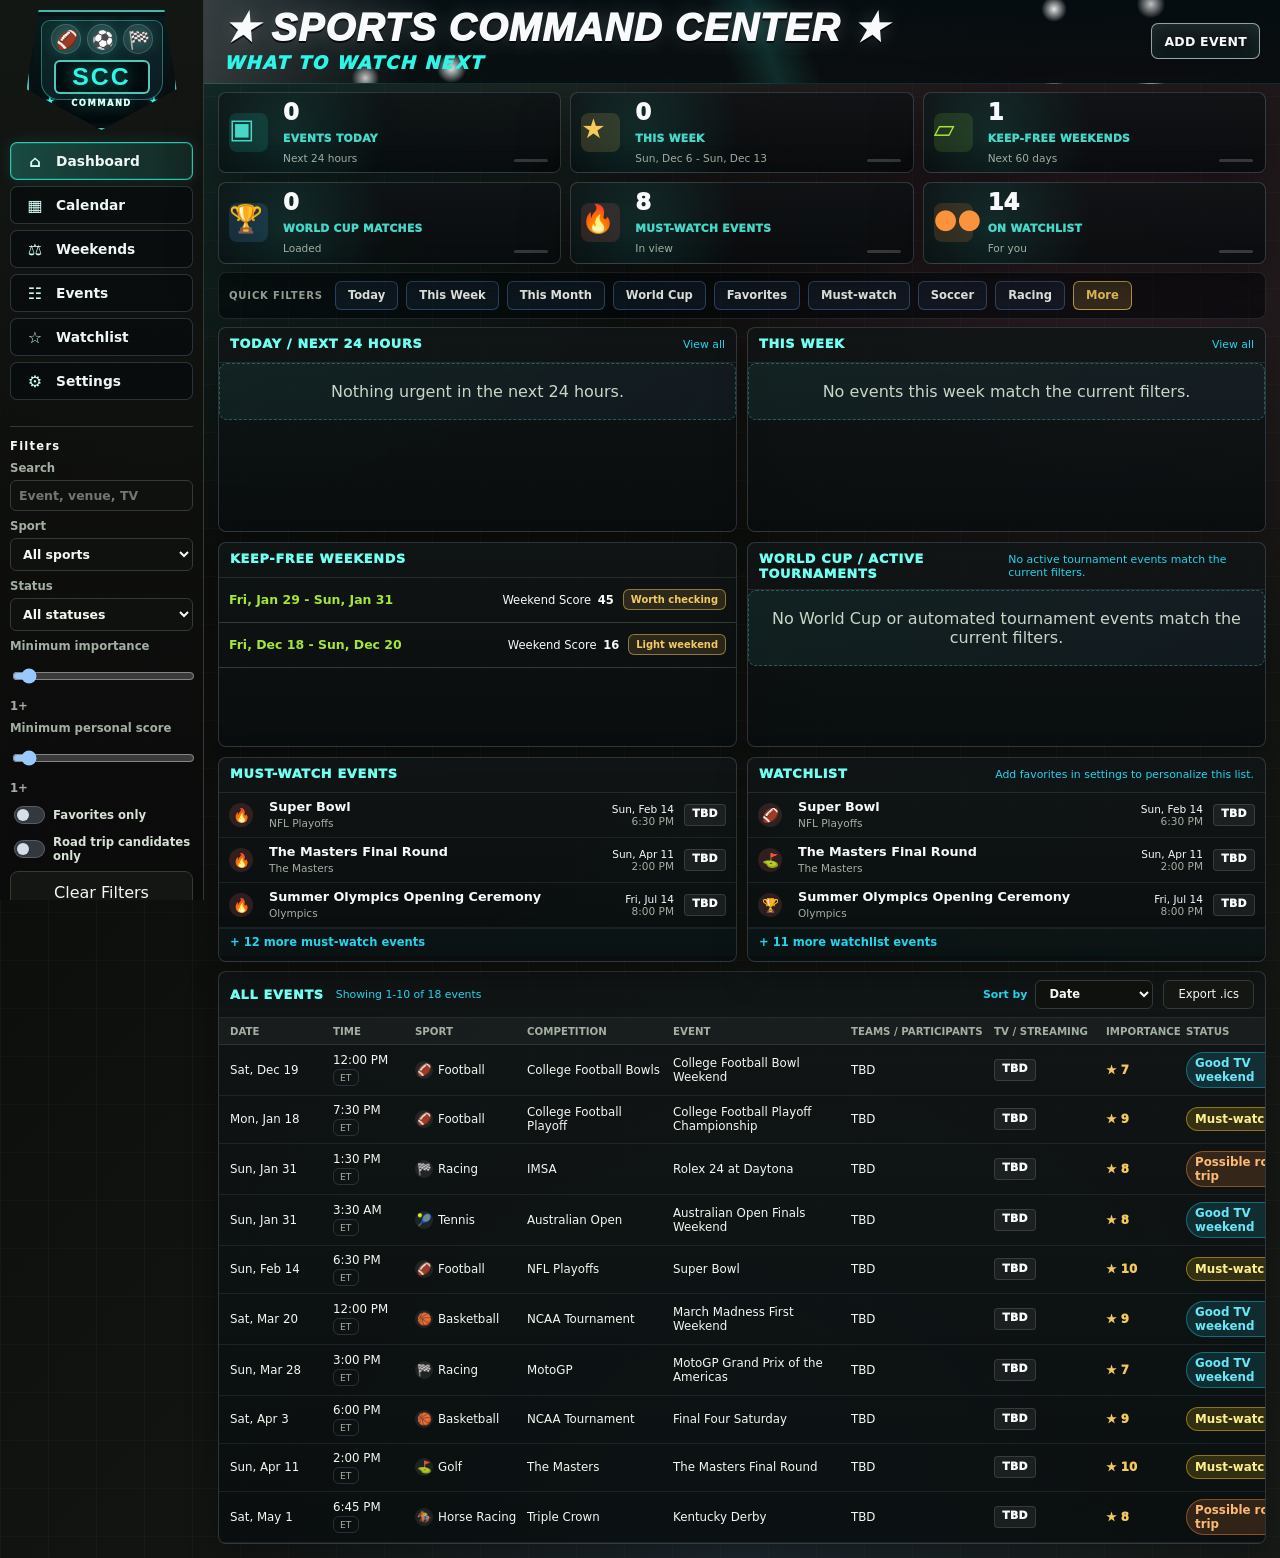
==== index.html @ c69b71da "Remove inactive header icons" ====
<!doctype html>
<html lang="en">
  <head>
    <meta charset="utf-8">
    <meta name="viewport" content="width=device-width, initial-scale=1">
    <title>Sports Command Center</title>
    <link rel="stylesheet" href="styles.css">
  </head>
  <body>
    <div class="app-shell">
      <aside class="sidebar">
        <div class="brand">
          <div class="brand-mark">
            <span class="brand-stars">★</span>
            <span class="brand-sports" aria-hidden="true">
              <span>🏈</span>
              <span>⚽</span>
              <span>🏁</span>
            </span>
            <strong>SCC</strong>
            <span class="brand-ribbon">COMMAND</span>
          </div>
          <div>
            <h1>Sports Command Center</h1>
            <p>Your watch calendar</p>
          </div>
        </div>

        <nav class="nav-list" aria-label="Main views">
          <button class="nav-item active" type="button" data-view="dashboard"><span>⌂</span> Dashboard</button>
          <button class="nav-item" type="button" data-view="calendar"><span>▦</span> Calendar</button>
          <button class="nav-item" type="button" data-view="weekends"><span>⚖</span> Weekends</button>
          <button class="nav-item" type="button" data-view="dashboard" data-nav-filter="all"><span>☷</span> Events</button>
          <button class="nav-item" type="button" data-view="dashboard" data-nav-filter="favorites"><span>☆</span> Watchlist</button>
          <button class="nav-item" type="button" data-view="settings"><span>⚙</span> Settings</button>
        </nav>

        <section class="filter-panel" aria-label="Event filters">
          <h2>Filters</h2>
          <label>
            Search
            <input id="searchInput" type="search" placeholder="Event, venue, TV">
          </label>
          <label>
            Sport
            <select id="sportFilter">
              <option value="all">All sports</option>
            </select>
          </label>
          <label>
            Status
            <select id="statusQuickFilter">
              <option value="all">All statuses</option>
              <option value="Must-watch">Must-watch</option>
              <option value="Good TV weekend">Good TV weekend</option>
              <option value="Possible road trip">Road trip candidate</option>
            </select>
          </label>
          <label>
            Minimum importance
            <input id="importanceFilter" type="range" min="1" max="10" value="1">
            <span id="importanceValue">1+</span>
          </label>
          <label>
            Minimum personal score
            <input id="personalScoreFilter" type="range" min="1" max="10" value="1">
            <span id="personalScoreValue">1+</span>
          </label>
          <label class="checkbox-row">
            <input id="favoritesFilter" type="checkbox">
            Favorites only
          </label>
          <label class="checkbox-row">
            <input id="roadTripFilter" type="checkbox">
            Road trip candidates only
          </label>
          <button id="clearFiltersButton" class="secondary-button" type="button">Clear Filters</button>
        </section>

        <section class="data-panel" aria-label="Share event data">
          <h2>Event updates</h2>
          <button id="exportButton" class="secondary-button" type="button">Export Shared JSON</button>
          <button id="importButton" class="secondary-button" type="button">Import JSON</button>
          <button id="calendarExportButton" class="secondary-button" type="button">Export Google Calendar</button>
          <input id="importFileInput" type="file" accept="application/json,.json" hidden>
          <p id="dataStatus" class="data-status">Share JSON for the app, or export high-priority events to calendar.</p>
          <div class="update-summary" aria-label="Hosted update status">
            <span id="updateSourceStatus">Source: events.json</span>
            <span id="autoUpdateStatus">Auto-update: on</span>
            <span id="lastCheckedStatus">Last checked: never</span>
            <span id="lastSuccessStatus">Last success: never</span>
            <span id="lastMergeStatus">Last merge: no hosted updates yet</span>
          </div>
        </section>

        <section class="sidebar-footer" aria-label="App status">
          <div class="header-update-card sidebar-update-card">
            <span>Last update</span>
            <strong id="headerLastUpdate">Not checked yet</strong>
            <small id="headerUpdateHealth">Ready</small>
            <button id="headerCheckUpdatesButton" class="secondary-button compact-action" type="button">Check for Updates</button>
          </div>
          <p class="data-status">Settings stay on this device.</p>
          <p id="appVersion" class="version-note">Version loading...</p>
        </section>
      </aside>

      <main class="main-content">
        <header class="page-header">
          <div>
            <h2 id="pageTitle">★ SPORTS COMMAND CENTER ★</h2>
            <p id="pageSubtitle" class="page-subtitle">WHAT TO WATCH NEXT</p>
          </div>
          <div class="header-actions">
            <button id="addEventButton" class="primary-button" type="button">Add Event</button>
          </div>
        </header>

        <section id="dashboardView" class="view active-view">
          <section class="command-hero" aria-label="Sports Command Center overview">
            <div>
              <p class="scoreboard-label">Live planning board</p>
              <h3>What should we watch next?</h3>
              <p id="heroSummary">Your personalized sports board is ready.</p>
            </div>
            <div id="worldCupIndicator" class="hero-indicator">World Cup status loading...</div>
          </section>

          <section class="stats-grid" aria-label="Event summary">
            <article class="stat-card">
              <span class="stat-icon">▣</span>
              <strong id="todayEvents">0</strong>
              <p>Events today</p>
              <small>Next 24 hours</small>
            </article>
            <article class="stat-card">
              <span class="stat-icon">★</span>
              <strong id="thisWeekEvents">0</strong>
              <p>This week</p>
              <small id="thisWeekRange">Upcoming</small>
            </article>
            <article class="stat-card">
              <span class="stat-icon">▱</span>
              <strong id="keepFreeWeekends">0</strong>
              <p>Keep-free weekends</p>
              <small>Next 60 days</small>
            </article>
            <article class="stat-card">
              <span class="stat-icon">🏆</span>
              <strong id="worldCupMatches">0</strong>
              <p>World Cup matches</p>
              <small>Loaded</small>
            </article>
            <article class="stat-card">
              <span class="stat-icon">🔥</span>
              <strong id="mustWatchEvents">0</strong>
              <p>Must-watch events</p>
              <small>In view</small>
            </article>
            <article class="stat-card">
              <span class="stat-icon">●●</span>
              <strong id="watchlistEvents">0</strong>
              <p>On watchlist</p>
              <small>For you</small>
            </article>
          </section>

          <section class="quick-filter-bar" aria-label="Dashboard quick filters">
            <button class="quick-chip" type="button" data-quick-filter="today">Today</button>
            <button class="quick-chip" type="button" data-quick-filter="week">This Week</button>
            <button class="quick-chip" type="button" data-quick-filter="month">This Month</button>
            <button class="quick-chip" type="button" data-quick-filter="world-cup">World Cup</button>
            <button class="quick-chip" type="button" data-quick-filter="favorites">Favorites</button>
            <button class="quick-chip" type="button" data-quick-filter="must-watch">Must-watch</button>
            <button class="quick-chip" type="button" data-quick-filter="soccer">Soccer</button>
            <button class="quick-chip" type="button" data-quick-filter="racing">Racing</button>
            <button class="quick-chip active" type="button" data-quick-filter="all">More</button>
          </section>

          <section class="dashboard-grid">
            <div class="dashboard-stack">
              <article class="panel highlight-panel today-panel">
                <div class="panel-heading">
                  <h3>Today / Next 24 Hours</h3>
                  <p>View all</p>
                </div>
                <div id="todayEventList" class="compact-list"></div>
              </article>

              <article class="panel week-panel">
                <div class="panel-heading">
                  <h3>This Week</h3>
                  <p>View all</p>
                </div>
                <div id="thisWeekList" class="compact-list"></div>
              </article>

              <article class="panel tournament-panel">
                <div class="panel-heading">
                  <h3>World Cup / Active Tournaments</h3>
                  <p id="activeTournamentSummary">View all</p>
                </div>
                <div id="activeTournamentList" class="compact-list"></div>
              </article>

              <article class="panel mustwatch-panel">
                <div class="panel-heading">
                  <h3>Must-Watch Events</h3>
                </div>
                <div id="mustWatchList" class="compact-list"></div>
              </article>

              <article class="panel keepfree-panel">
                <div class="panel-heading">
                  <h3>Keep-Free Weekends</h3>
                </div>
                <div id="bestWeekendList" class="weekend-score-list"></div>
              </article>

              <article class="panel watchlist-panel">
                <div class="panel-heading">
                  <h3>Watchlist</h3>
                  <p id="watchlistSummary">View all</p>
                </div>
                <div id="personalWatchList" class="compact-list"></div>
              </article>

              <article class="panel trip-panel">
                <div class="panel-heading">
                  <h3>Optional Trip Candidates</h3>
                  <p id="homeBaseSummary">Home base not set.</p>
                </div>
                <div id="tripList" class="compact-list"></div>
              </article>

              <article class="panel sports-panel">
                <div class="panel-heading">
                  <h3>Sports Covered</h3>
                </div>
                <div id="sportSummary" class="sport-summary"></div>
              </article>
            </div>

            <article class="panel event-list-panel">
              <div class="panel-heading">
                <h3>All Events</h3>
                <p id="eventListSummary">Showing upcoming events.</p>
                <div class="table-actions">
                  <label class="sort-control">Sort by
                    <select id="eventSortInput">
                      <option value="date">Date</option>
                      <option value="importance">Importance</option>
                      <option value="sport">Sport</option>
                    </select>
                  </label>
                  <button id="tableCalendarExportButton" class="secondary-button compact-action" type="button">Export .ics</button>
                </div>
              </div>
              <div id="eventList" class="event-list"></div>
            </article>
          </section>
        </section>

        <section id="calendarView" class="view">
          <div class="calendar-toolbar">
            <button id="previousMonthButton" class="secondary-button" type="button">Previous</button>
            <h3 id="calendarMonthLabel">Month</h3>
            <button id="nextMonthButton" class="secondary-button" type="button">Next</button>
          </div>
          <div class="calendar-weekdays" aria-hidden="true">
            <span>Sun</span>
            <span>Mon</span>
            <span>Tue</span>
            <span>Wed</span>
            <span>Thu</span>
            <span>Fri</span>
            <span>Sat</span>
          </div>
          <div id="calendarGrid" class="calendar-grid"></div>
        </section>

        <section id="weekendsView" class="view">
          <article class="panel">
            <div class="panel-heading">
              <h3>Weekend Planner</h3>
              <p>Events grouped Friday through Sunday.</p>
            </div>
            <div id="weekendList" class="weekend-list"></div>
          </article>
        </section>

        <section id="settingsView" class="view">
          <article class="panel settings-panel settings-view-panel" aria-label="App settings">
            <div class="panel-heading">
              <h3>Settings</h3>
              <p>Personalize your watch calendar.</p>
            </div>
            <div class="settings-grid">
              <label>
                Theme
                <select id="themeInput">
                  <option value="dark">Dark</option>
                  <option value="light">Light</option>
                  <option value="system">System</option>
                </select>
              </label>
              <label>
                Home base
                <input id="homeBaseInput" placeholder="City, State">
              </label>
              <label>
                Default timezone
                <input id="defaultTimezoneInput" placeholder="ET">
              </label>
              <label>
                Default TV service
                <input id="defaultTvInput" placeholder="YouTube TV, ESPN+, Peacock">
              </label>
              <label>
                Favorite sports
                <textarea id="favoriteSportsInput" rows="3" placeholder="Soccer, Racing, Football"></textarea>
              </label>
              <label>
                Favorite leagues and competitions
                <textarea id="favoriteCompetitionsInput" rows="3" placeholder="Champions League, Formula 1, NFL"></textarea>
              </label>
              <label>
                Favorite teams
                <textarea id="favoriteTeamsInput" rows="3" placeholder="Arsenal, USMNT, Dodgers"></textarea>
              </label>
              <label>
                Favorite drivers and athletes
                <textarea id="favoriteDriversInput" rows="3" placeholder="Max Verstappen, Chase Elliott"></textarea>
              </label>
              <label class="checkbox-row">
                <input id="autoUpdateInput" type="checkbox">
                Auto-update hosted events
              </label>
              <label>
                Update source
                <input id="updateUrlInput" placeholder="events.json">
              </label>
            </div>
            <div class="settings-actions">
              <button id="saveSettingsButton" class="primary-button" type="button">Save Settings</button>
              <button id="checkUpdatesButton" class="secondary-button" type="button">Check for Event Updates</button>
            </div>
            <p id="settingsStatus" class="data-status">Settings stay on this device.</p>
          </article>
        </section>
      </main>
    </div>

    <dialog id="eventDialog" class="event-dialog">
      <form id="eventForm" method="dialog">
        <div class="dialog-header">
          <div>
            <p class="eyebrow">Add manual event</p>
            <h2 id="dialogTitle">New sports event</h2>
          </div>
          <button id="closeDialogButton" class="icon-button" type="button" aria-label="Close">X</button>
        </div>

        <input id="eventIdInput" type="hidden">

        <div class="form-grid">
          <div class="form-section-title span-2">Event details</div>

          <label class="span-2">
            Event title
            <input id="titleInput" required placeholder="World Series Game 1">
          </label>

          <label>
            Sport
            <select id="sportInput" required>
              <option>Soccer</option>
              <option>Football</option>
              <option>Racing</option>
              <option>Baseball</option>
              <option>Basketball</option>
              <option>Hockey</option>
              <option>Tennis</option>
              <option>Golf</option>
              <option>Combat Sports</option>
              <option>Horse Racing</option>
              <option>Major Events</option>
            </select>
          </label>

          <label>
            Competition
            <input id="competitionInput" placeholder="MLB Playoffs">
          </label>

          <label>
            Date
            <input id="dateInput" type="date" required>
          </label>

          <label>
            Start time
            <input id="timeInput" type="time">
          </label>

          <label>
            Timezone
            <input id="timezoneInput" placeholder="ET">
          </label>

          <label>
            Importance 1-10
            <input id="importanceInput" type="number" min="1" max="10" value="7" required>
          </label>

          <label>
            Personal score 1-10
            <input id="personalImportanceInput" type="number" min="1" max="10" value="7">
          </label>

          <label>
            Status
            <select id="statusInput">
              <option>Must-watch</option>
              <option>Good TV weekend</option>
              <option>Possible road trip</option>
              <option>Already attending</option>
              <option>Skip</option>
            </select>
          </label>

          <label>
            Venue
            <input id="venueInput" placeholder="Stadium or venue">
          </label>

          <label>
            Location
            <input id="locationInput" placeholder="City, State">
          </label>

          <label>
            TV or streaming
            <input id="tvInput" placeholder="ESPN, Peacock, FOX">
          </label>

          <label class="span-2">
            Notes
            <textarea id="notesInput" rows="3" placeholder="Why this event matters"></textarea>
          </label>

          <div class="form-section-title span-2">Personalization</div>

          <label>
            Teams, clubs, or countries
            <textarea id="teamTagsInput" rows="2" placeholder="USMNT, Arsenal, Dodgers"></textarea>
          </label>

          <label>
            Drivers or athletes
            <textarea id="driverTagsInput" rows="2" placeholder="Max Verstappen, Chase Elliott"></textarea>
          </label>

          <label>
            League or competition tags
            <textarea id="competitionTagsInput" rows="2" placeholder="Formula 1, Champions League, NFL"></textarea>
          </label>

          <label>
            Other watch keywords
            <textarea id="favoriteTagsInput" rows="2" placeholder="Final, derby, rivalry, title race"></textarea>
          </label>

          <div class="form-section-title span-2">Optional trip planning</div>

          <label>
            Distance from home
            <input id="distanceInput" placeholder="320 miles, 4.5 hours, international">
          </label>

          <label>
            Trip status
            <select id="tripStatusInput">
              <option>Idea</option>
              <option>Considering</option>
              <option>Planning</option>
              <option>Booked</option>
              <option>Attended</option>
            </select>
          </label>

          <label>
            Hotel needed?
            <select id="hotelInput">
              <option value="false">No</option>
              <option value="true">Yes</option>
            </select>
          </label>

          <label>
            Ticket link
            <input id="ticketInput" type="url" placeholder="https://">
          </label>

          <label>
            My interest 1-10
            <input id="myInterestInput" type="number" min="1" max="10" value="7">
          </label>

          <label>
            Friend interest 1-10
            <input id="friendInterestInput" type="number" min="1" max="10" value="7">
          </label>

          <label class="span-2">
            Travel notes
            <textarea id="travelNotesInput" rows="3" placeholder="Drive time, hotel area, airport options"></textarea>
          </label>
        </div>

        <div class="dialog-actions">
          <button id="deleteEventButton" class="danger-button" type="button">Delete</button>
          <div class="dialog-action-group">
            <button id="cancelDialogButton" class="secondary-button" type="button">Cancel</button>
            <button class="primary-button" type="submit">Save Event</button>
          </div>
        </div>
      </form>
    </dialog>

    <dialog id="importPreviewDialog" class="event-dialog">
      <form id="importPreviewForm" method="dialog">
        <div class="dialog-header">
          <div>
            <p class="eyebrow">Import preview</p>
            <h2>Review shared calendar</h2>
          </div>
          <button id="closeImportPreviewButton" class="icon-button" type="button" aria-label="Close">X</button>
        </div>

        <div id="importPreviewContent" class="import-preview-content"></div>

        <div class="dialog-actions">
          <button id="cancelImportPreviewButton" class="secondary-button" type="button">Cancel</button>
          <div class="dialog-action-group">
            <button id="confirmImportButton" class="primary-button" type="button">Import Events</button>
          </div>
        </div>
      </form>
    </dialog>

    <script src="app.js"></script>
  </body>
</html>
---- styles.css ----
:root {
  color-scheme: dark;
  --background: #070807;
  --panel: #141614;
  --panel-strong: #20251f;
  --line: #343b33;
  --text: #f5f8f1;
  --muted: #a3afa3;
  --accent: #46d7c7;
  --gold: #f4c95d;
  --danger: #ff6b6b;
  --blue: #60a5fa;
  --pink: #f472b6;
  --green: #4ade80;
  --orange: #fb923c;
  --field: #79e56a;
  --stadium: #f8fafc;
  --shadow: 0 18px 50px rgba(0, 0, 0, 0.38);
}

body[data-theme="light"] {
  color-scheme: light;
  --background: #f5f7f2;
  --panel: #ffffff;
  --panel-strong: #edf3ec;
  --line: #cbd7ca;
  --text: #172017;
  --muted: #5e6b5d;
  --accent: #0f9f91;
  --gold: #c98b12;
  --danger: #c24141;
  --blue: #2563eb;
  --pink: #be3b8b;
  --green: #15803d;
  --orange: #c95f13;
  --field: #2f9e44;
  --stadium: #0f172a;
  --shadow: 0 18px 42px rgba(38, 52, 42, 0.14);
}

* {
  box-sizing: border-box;
}

body {
  margin: 0;
  min-height: 100vh;
  background:
    linear-gradient(90deg, rgba(255, 255, 255, 0.025) 1px, transparent 1px),
    linear-gradient(180deg, rgba(255, 255, 255, 0.018) 1px, transparent 1px),
    radial-gradient(circle at 50% -10%, rgba(248, 250, 252, 0.13), transparent 24%),
    radial-gradient(circle at 14% 0%, rgba(70, 215, 199, 0.18), transparent 30%),
    radial-gradient(circle at 86% 14%, rgba(244, 114, 182, 0.12), transparent 28%),
    radial-gradient(circle at 58% 100%, rgba(96, 165, 250, 0.12), transparent 32%),
    linear-gradient(135deg, #070807 0%, #10120f 48%, #171a16 100%);
  background-size: 48px 48px, 48px 48px, auto, auto, auto, auto, auto;
  color: var(--text);
  font-family: Inter, ui-sans-serif, system-ui, -apple-system, BlinkMacSystemFont, "Segoe UI", sans-serif;
}

body[data-theme="light"] {
  background:
    linear-gradient(90deg, rgba(15, 23, 42, 0.025) 1px, transparent 1px),
    linear-gradient(180deg, rgba(15, 23, 42, 0.02) 1px, transparent 1px),
    radial-gradient(circle at 14% 0%, rgba(15, 159, 145, 0.12), transparent 30%),
    radial-gradient(circle at 86% 14%, rgba(190, 59, 139, 0.09), transparent 28%),
    radial-gradient(circle at 58% 100%, rgba(37, 99, 235, 0.08), transparent 32%),
    linear-gradient(135deg, #f7faf5 0%, #eef4ee 48%, #e8efe7 100%);
}

input,
select,
textarea {
  width: 100%;
  border: 1px solid var(--line);
  border-radius: 8px;
  background: #0f110e;
  color: var(--text);
  font: inherit;
  padding: 11px 12px;
}

body[data-theme="light"] input,
body[data-theme="light"] select,
body[data-theme="light"] textarea {
  background: #ffffff;
}

textarea {
  resize: vertical;
}

input:focus,
select:focus,
textarea:focus {
  border-color: var(--accent);
  box-shadow: 0 0 0 3px rgba(70, 215, 199, 0.16);
  outline: none;
}

label {
  display: grid;
  gap: 7px;
  color: var(--muted);
  font-size: 0.84rem;
  font-weight: 750;
}

button {
  font: inherit;
  cursor: pointer;
}

a {
  color: var(--accent);
}

a:hover {
  color: var(--gold);
}

.app-shell {
  display: grid;
  grid-template-columns: 300px minmax(0, 1fr);
  min-height: 100vh;
}

.sidebar {
  border-right: 1px solid var(--line);
  background:
    linear-gradient(180deg, rgba(20, 22, 19, 0.96), rgba(10, 11, 10, 0.94)),
    linear-gradient(90deg, rgba(70, 215, 199, 0.08) 1px, transparent 1px),
    radial-gradient(circle at 30% 0%, rgba(70, 215, 199, 0.16), transparent 36%);
  background-size: auto, 38px 38px, auto;
  padding: 24px;
}

body[data-theme="light"] .sidebar {
  background:
    linear-gradient(180deg, rgba(255, 255, 255, 0.96), rgba(238, 244, 238, 0.95)),
    radial-gradient(circle at 30% 0%, rgba(15, 159, 145, 0.12), transparent 36%);
}

.brand {
  display: grid;
  grid-template-columns: 54px 1fr;
  gap: 14px;
  align-items: center;
  margin-bottom: 28px;
}

.brand-mark {
  display: grid;
  place-items: center;
  width: 54px;
  height: 54px;
  border: 1px solid rgba(70, 215, 199, 0.55);
  border-radius: 8px;
  background:
    linear-gradient(135deg, rgba(70, 215, 199, 0.3), rgba(244, 201, 93, 0.22), rgba(244, 114, 182, 0.18)),
    repeating-linear-gradient(0deg, rgba(255, 255, 255, 0.09) 0 2px, transparent 2px 5px);
  color: #8ffcf0;
  font-weight: 900;
  text-shadow: 0 0 16px rgba(70, 215, 199, 0.55);
}

.brand h1,
.page-header h2,
.panel-heading h3 {
  margin: 0;
}

.brand h1 {
  font-size: 1.08rem;
  line-height: 1.2;
}

.brand p,
.eyebrow,
.stat-card p,
.event-meta,
.compact-list p {
  color: var(--muted);
}

.brand p {
  margin: 6px 0 0;
  font-size: 0.86rem;
}

.nav-list {
  display: grid;
  gap: 8px;
  margin-bottom: 24px;
}

.nav-item,
.primary-button,
.secondary-button,
.danger-button {
  min-height: 42px;
  border: 1px solid var(--line);
  border-radius: 8px;
  color: var(--text);
}

.nav-item {
  text-align: left;
  padding: 0 14px;
  background: var(--panel);
}

.nav-item.active {
  border-color: rgba(70, 215, 199, 0.75);
  background: rgba(70, 215, 199, 0.14);
}

.primary-button:disabled {
  cursor: not-allowed;
  opacity: 0.58;
}

.main-content {
  min-width: 0;
  padding: 28px;
}

.page-header {
  display: flex;
  justify-content: space-between;
  gap: 18px;
  align-items: center;
  margin-bottom: 18px;
}

.page-header h2 {
  font-size: clamp(1.55rem, 2.3vw, 2.35rem);
  line-height: 1.05;
}

.page-subtitle {
  max-width: 760px;
  margin: 8px 0 0;
  color: var(--muted);
}

.eyebrow {
  margin: 0 0 6px;
  text-transform: uppercase;
  letter-spacing: 0.08em;
  font-size: 0.72rem;
  font-weight: 800;
}

.primary-button {
  padding: 0 18px;
  border-color: rgba(70, 215, 199, 0.85);
  background: linear-gradient(135deg, #2dd4bf, #2563eb 54%, #f97316);
  font-weight: 800;
  box-shadow: 0 12px 34px rgba(45, 212, 191, 0.22);
}

.secondary-button {
  padding: 0 14px;
  background: var(--panel);
}

.compact-action {
  min-height: 34px;
  margin-top: 12px;
}

.filter-panel,
.data-panel,
.settings-panel {
  display: grid;
  gap: 14px;
  border-top: 1px solid var(--line);
  margin-top: 24px;
  padding-top: 22px;
}

.filter-panel h2,
.data-panel h2,
.settings-panel h2 {
  margin: 0;
  font-size: 0.95rem;
}

.filter-panel .secondary-button,
.data-panel .secondary-button,
.settings-panel .secondary-button {
  width: 100%;
}

.data-status {
  margin: 0;
  color: var(--muted);
  font-size: 0.8rem;
  line-height: 1.4;
}

.version-note {
  margin: -4px 0 0;
  color: var(--muted);
  font-size: 0.74rem;
  font-weight: 800;
  letter-spacing: 0.04em;
  text-transform: uppercase;
}

.update-summary {
  display: grid;
  gap: 6px;
  border: 1px solid rgba(70, 215, 199, 0.22);
  border-radius: 8px;
  background: rgba(70, 215, 199, 0.07);
  color: var(--muted);
  font-size: 0.75rem;
  line-height: 1.35;
  padding: 10px;
}

.checkbox-row {
  display: flex;
  align-items: center;
  gap: 10px;
}

.checkbox-row input {
  width: 18px;
  height: 18px;
}

.danger-button {
  padding: 0 14px;
  border-color: rgba(255, 107, 107, 0.72);
  background: rgba(255, 107, 107, 0.13);
  color: #ffd7d7;
}

.view {
  display: none;
}

.active-view {
  display: block;
}

.command-hero {
  display: flex;
  justify-content: space-between;
  gap: 18px;
  align-items: stretch;
  border: 1px solid rgba(70, 215, 199, 0.38);
  border-radius: 8px;
  background:
    linear-gradient(115deg, rgba(34, 197, 94, 0.16), rgba(37, 99, 235, 0.12) 42%, rgba(249, 115, 22, 0.12)),
    repeating-linear-gradient(90deg, rgba(255, 255, 255, 0.055) 0 1px, transparent 1px 12px),
    rgba(15, 18, 16, 0.92);
  box-shadow: var(--shadow);
  margin-bottom: 14px;
  overflow: hidden;
  padding: 18px;
}

body[data-theme="light"] .command-hero {
  background:
    linear-gradient(115deg, rgba(34, 197, 94, 0.12), rgba(37, 99, 235, 0.08) 42%, rgba(249, 115, 22, 0.08)),
    repeating-linear-gradient(90deg, rgba(15, 23, 42, 0.04) 0 1px, transparent 1px 12px),
    rgba(255, 255, 255, 0.92);
}

.command-hero h3 {
  margin: 0;
  font-size: clamp(1.25rem, 2vw, 1.8rem);
}

.command-hero p {
  margin: 8px 0 0;
  color: var(--muted);
}

.scoreboard-label {
  color: var(--gold);
  font-size: 0.74rem;
  font-weight: 950;
  letter-spacing: 0.12em;
  text-transform: uppercase;
}

.hero-indicator {
  display: grid;
  place-items: center;
  min-width: 230px;
  border: 1px solid rgba(244, 201, 93, 0.36);
  border-radius: 8px;
  background:
    linear-gradient(180deg, rgba(244, 201, 93, 0.16), rgba(15, 18, 16, 0.18)),
    repeating-linear-gradient(0deg, rgba(244, 201, 93, 0.12) 0 1px, transparent 1px 5px);
  color: var(--gold);
  font-size: 0.9rem;
  font-weight: 900;
  padding: 14px;
  text-align: center;
}

.quick-filter-bar {
  display: flex;
  flex-wrap: wrap;
  gap: 8px;
  margin-bottom: 16px;
}

.quick-chip {
  min-height: 34px;
  border: 1px solid rgba(96, 165, 250, 0.34);
  border-radius: 999px;
  background: rgba(96, 165, 250, 0.08);
  color: var(--text);
  font-size: 0.82rem;
  font-weight: 850;
  padding: 0 12px;
}

.quick-chip.active {
  border-color: rgba(244, 201, 93, 0.74);
  background: rgba(244, 201, 93, 0.16);
  color: var(--gold);
}

.stats-grid {
  display: grid;
  grid-template-columns: repeat(4, minmax(0, 1fr));
  gap: 14px;
  margin-bottom: 18px;
}

.stat-card,
.panel {
  border: 1px solid var(--line);
  border-radius: 8px;
  background:
    linear-gradient(180deg, rgba(255, 255, 255, 0.035), transparent 38%),
    rgba(20, 22, 19, 0.9);
  box-shadow: var(--shadow);
}

body[data-theme="light"] .stat-card,
body[data-theme="light"] .panel {
  background: rgba(255, 255, 255, 0.88);
}

.stat-card {
  position: relative;
  overflow: hidden;
  padding: 16px;
}

.stat-card::after {
  content: "";
  position: absolute;
  inset: auto 12px 10px auto;
  width: 34px;
  height: 3px;
  border-radius: 999px;
  background: rgba(255, 255, 255, 0.18);
}

.stat-card::before {
  content: "";
  position: absolute;
  inset: 0 auto 0 0;
  width: 4px;
  background: var(--accent);
}

.stat-card:nth-child(2)::before {
  background: var(--gold);
}

.stat-card:nth-child(3)::before {
  background: var(--orange);
}

.stat-card:nth-child(4)::before {
  background: var(--blue);
}

.stat-card span {
  display: block;
  font-size: 1.7rem;
  font-weight: 900;
}

.stat-card p {
  margin: 4px 0 0;
  font-size: 0.86rem;
}

.dashboard-grid {
  display: grid;
  align-items: start;
  grid-template-columns: minmax(280px, 0.9fr) minmax(420px, 1.1fr);
  gap: 18px;
}

.dashboard-stack {
  display: grid;
  gap: 18px;
}

.panel {
  padding: 18px;
}

.event-list-panel {
  align-self: start;
}

.panel-heading {
  margin-bottom: 14px;
}

.panel-heading p {
  margin: 4px 0 0;
  color: var(--muted);
  font-size: 0.86rem;
}

.event-list,
.compact-list,
.sport-summary,
.weekend-list,
.weekend-score-list {
  display: grid;
  gap: 10px;
}

.event-card,
.sport-card,
.trip-card,
.watch-card,
.weekend-card,
.spotlight-card,
.weekend-score-card,
.mini-event-card {
  border: 1px solid var(--line);
  border-left-color: var(--sport-color, var(--accent));
  border-left-width: 4px;
  border-radius: 8px;
  background:
    linear-gradient(135deg, var(--sport-bg, rgba(70, 215, 199, 0.08)), rgba(29, 33, 28, 0.78) 34%),
    rgba(29, 33, 28, 0.76);
  padding: 14px;
}

body[data-theme="light"] .event-card,
body[data-theme="light"] .sport-card,
body[data-theme="light"] .trip-card,
body[data-theme="light"] .watch-card,
body[data-theme="light"] .weekend-card,
body[data-theme="light"] .spotlight-card,
body[data-theme="light"] .weekend-score-card,
body[data-theme="light"] .mini-event-card {
  background:
    linear-gradient(135deg, var(--sport-bg, rgba(15, 159, 145, 0.08)), rgba(255, 255, 255, 0.88) 34%),
    rgba(255, 255, 255, 0.9);
}

.highlight-panel {
  border-color: rgba(244, 201, 93, 0.32);
}

.spotlight-card {
  border-color: var(--sport-line, rgba(70, 215, 199, 0.5));
  background:
    linear-gradient(135deg, var(--sport-bg, rgba(70, 215, 199, 0.16)), rgba(244, 201, 93, 0.09) 52%, rgba(29, 33, 28, 0.84));
}

.spotlight-card h4,
.weekend-score-card h4 {
  margin: 0 0 8px;
}

.spotlight-card p,
.weekend-score-card p {
  margin: 8px 0 0;
  color: var(--muted);
  font-size: 0.86rem;
}

.event-button {
  width: 100%;
  color: var(--text);
  cursor: pointer;
  font: inherit;
  text-align: left;
  transition: border-color 140ms ease, transform 140ms ease, background 140ms ease;
}

.event-button:hover {
  border-color: var(--sport-line, rgba(70, 215, 199, 0.75));
  transform: translateY(-1px);
}

.event-topline {
  display: flex;
  justify-content: space-between;
  gap: 14px;
  align-items: flex-start;
}

.event-card h4 {
  margin: 0 0 8px;
  font-size: 1rem;
}

.event-matchup {
  margin: -2px 0 8px;
  color: var(--stadium);
  font-size: 0.88rem;
  font-weight: 850;
}

.event-meta {
  display: flex;
  flex-wrap: wrap;
  gap: 8px;
  align-items: center;
  font-size: 0.84rem;
}

.tag {
  display: inline-flex;
  align-items: center;
  min-height: 24px;
  border: 1px solid var(--tag-line);
  border-radius: 999px;
  padding: 3px 8px;
  background: var(--tag-bg);
  color: var(--tag-color);
  font-size: 0.74rem;
  font-weight: 850;
}

.status-tag {
  color: var(--tag-color);
}

.source-pill {
  border: 1px solid rgba(96, 165, 250, 0.45);
  border-radius: 999px;
  background: rgba(96, 165, 250, 0.13);
  color: var(--blue);
  font-size: 0.72rem;
  font-weight: 900;
  padding: 3px 8px;
}

.importance {
  display: grid;
  place-items: center;
  min-width: 36px;
  height: 32px;
  border-radius: 8px;
  background: linear-gradient(135deg, var(--gold), #f59e0b);
  color: #141613;
  font-weight: 950;
}

body[data-theme="light"] .importance {
  color: #241a08;
}

.sport-card strong,
.trip-card strong,
.watch-card strong {
  display: block;
  margin-bottom: 4px;
}

.sport-card span,
.trip-card p,
.watch-card p {
  font-size: 0.84rem;
}

.trip-card p,
.watch-card p {
  margin: 0;
}

.watch-card .event-meta {
  margin-top: 10px;
}

.mini-event-card {
  display: grid;
  gap: 5px;
  color: var(--text);
  padding: 12px;
}

.mini-event-card strong {
  font-size: 0.92rem;
}

.mini-event-card span {
  color: var(--muted);
  font-size: 0.78rem;
}

.watch-reason {
  color: var(--gold);
  font-weight: 850;
}

.score-label {
  border: 1px solid rgba(244, 201, 93, 0.5);
  border-radius: 999px;
  background: rgba(244, 201, 93, 0.13);
  color: var(--gold);
  font-size: 0.74rem;
  font-weight: 900;
  padding: 4px 8px;
}

.trip-details {
  display: grid;
  gap: 6px;
  margin-top: 8px;
  color: var(--muted);
  font-size: 0.82rem;
}

.trip-details span {
  display: block;
}

.interest-row {
  display: flex;
  flex-wrap: wrap;
  gap: 8px;
  margin-top: 10px;
}

.interest-pill {
  border: 1px solid var(--line);
  border-radius: 999px;
  padding: 4px 8px;
  color: var(--text);
  font-size: 0.75rem;
  font-weight: 800;
}

.calendar-toolbar {
  display: flex;
  align-items: center;
  justify-content: space-between;
  gap: 14px;
  margin-bottom: 14px;
}

.calendar-toolbar h3 {
  margin: 0;
  font-size: 1.15rem;
}

.calendar-weekdays,
.calendar-grid {
  display: grid;
  grid-template-columns: repeat(7, minmax(0, 1fr));
  gap: 8px;
}

.calendar-weekdays {
  margin-bottom: 8px;
  color: var(--muted);
  font-size: 0.78rem;
  font-weight: 850;
  text-transform: uppercase;
}

.calendar-weekdays span {
  padding: 0 8px;
}

.calendar-day {
  min-height: 136px;
  border: 1px solid var(--line);
  border-radius: 8px;
  background:
    linear-gradient(180deg, rgba(32, 37, 31, 0.94), rgba(20, 22, 19, 0.92));
  padding: 9px;
}

body[data-theme="light"] .calendar-day {
  background:
    linear-gradient(180deg, rgba(255, 255, 255, 0.94), rgba(239, 245, 238, 0.92));
}

.calendar-day.outside-month {
  opacity: 0.42;
}

.day-number {
  margin-bottom: 8px;
  color: var(--muted);
  font-size: 0.78rem;
  font-weight: 850;
}

.calendar-event {
  display: grid;
  gap: 4px;
  width: 100%;
  margin-bottom: 6px;
  border: 1px solid var(--line);
  border-radius: 8px;
  background:
    linear-gradient(135deg, var(--sport-bg, rgba(70, 215, 199, 0.12)), rgba(29, 33, 28, 0.92) 48%);
  color: var(--text);
  padding: 7px;
  text-align: left;
  transition: border-color 140ms ease, transform 140ms ease;
}

body[data-theme="light"] .calendar-event {
  background:
    linear-gradient(135deg, var(--sport-bg, rgba(15, 159, 145, 0.1)), rgba(255, 255, 255, 0.94) 48%);
}

.calendar-event:hover {
  border-color: var(--sport-line, rgba(70, 215, 199, 0.75));
  transform: translateY(-1px);
}

.calendar-event strong {
  font-size: 0.78rem;
  line-height: 1.25;
}

.calendar-event span {
  color: var(--muted);
  font-size: 0.74rem;
}

.weekend-card h4 {
  margin: 0 0 10px;
}

.weekend-events {
  display: grid;
  gap: 10px;
}

.empty-state {
  border: 1px dashed rgba(70, 215, 199, 0.35);
  border-radius: 8px;
  color: #c8d6c7;
  background: linear-gradient(135deg, rgba(70, 215, 199, 0.08), rgba(96, 165, 250, 0.06));
  padding: 18px;
  text-align: center;
}

body[data-theme="light"] .empty-state {
  color: #42513f;
  background: linear-gradient(135deg, rgba(15, 159, 145, 0.08), rgba(37, 99, 235, 0.05));
}

.event-dialog {
  width: min(940px, calc(100vw - 28px));
  border: 1px solid var(--line);
  border-radius: 8px;
  background: #10120f;
  color: var(--text);
  box-shadow: var(--shadow);
  padding: 0;
}

body[data-theme="light"] .event-dialog {
  background: #f8fbf6;
}

.event-dialog::backdrop {
  background: rgba(0, 0, 0, 0.72);
}

.event-dialog form {
  padding: 22px;
}

.dialog-header,
.dialog-actions {
  display: flex;
  align-items: center;
  justify-content: space-between;
  gap: 14px;
}

.dialog-header {
  margin-bottom: 18px;
}

.dialog-header h2 {
  margin: 0;
}

.icon-button {
  width: 42px;
  height: 42px;
  border: 1px solid var(--line);
  border-radius: 8px;
  background: var(--panel);
  color: var(--text);
}

body[data-theme="light"] .icon-button {
  background: #ffffff;
}

.form-grid {
  display: grid;
  grid-template-columns: repeat(2, minmax(0, 1fr));
  gap: 14px;
}

.form-section-title {
  border-top: 1px solid var(--line);
  color: var(--accent);
  font-size: 0.78rem;
  font-weight: 900;
  letter-spacing: 0.08em;
  margin-top: 4px;
  padding-top: 14px;
  text-transform: uppercase;
}

.form-section-title:first-child {
  border-top: 0;
  margin-top: 0;
  padding-top: 0;
}

.span-2 {
  grid-column: 1 / -1;
}

.dialog-actions {
  margin-top: 20px;
}

.dialog-action-group {
  display: flex;
  gap: 10px;
}

.import-preview-content {
  display: grid;
  gap: 16px;
}

.import-summary-grid {
  display: grid;
  grid-template-columns: repeat(3, minmax(0, 1fr));
  gap: 10px;
}

.import-summary-grid article {
  border: 1px solid var(--line);
  border-radius: 8px;
  background: var(--panel);
  padding: 12px;
}

.import-summary-grid strong {
  display: block;
  font-size: 1.35rem;
}

.import-summary-grid span {
  color: var(--muted);
  font-size: 0.78rem;
  font-weight: 800;
  text-transform: uppercase;
}

.import-preview-section h3 {
  margin: 0 0 8px;
  font-size: 0.95rem;
}

.import-preview-section ul {
  display: grid;
  gap: 6px;
  margin: 0;
  padding-left: 18px;
}

.import-preview-section li {
  color: var(--text);
}

.import-preview-section li span {
  color: var(--muted);
}

@media (max-width: 980px) {
  .app-shell,
  .dashboard-grid {
    grid-template-columns: 1fr;
  }

  .sidebar {
    border-bottom: 1px solid var(--line);
    border-right: 0;
  }

  .command-hero {
    flex-direction: column;
  }

  .hero-indicator {
    min-width: 0;
  }

  .stats-grid {
    grid-template-columns: repeat(2, minmax(0, 1fr));
  }
}

@media (max-width: 640px) {
  .sidebar,
  .main-content {
    padding: 18px;
  }

  .page-header {
    align-items: stretch;
    flex-direction: column;
  }

  .stats-grid {
    grid-template-columns: 1fr;
  }

  .event-topline {
    flex-direction: column;
  }

  .importance {
    align-self: flex-start;
  }

  .calendar-toolbar {
    align-items: stretch;
    flex-direction: column;
  }

  .calendar-weekdays {
    display: none;
  }

  .calendar-grid {
    grid-template-columns: 1fr;
  }

  .calendar-day {
    min-height: auto;
  }

  .form-grid {
    grid-template-columns: 1fr;
  }

  .span-2 {
    grid-column: auto;
  }

  .dialog-actions {
    align-items: stretch;
    flex-direction: column;
  }

  .dialog-action-group {
    flex-direction: column-reverse;
  }
}

/* Version 0.16 visual fidelity pass: scoreboard command-center layout. */
.app-shell {
  grid-template-columns: 220px minmax(0, 1fr);
}

.sidebar {
  padding: 18px 14px;
}

.brand {
  grid-template-columns: 1fr;
  gap: 10px;
  justify-items: center;
  text-align: center;
}

.brand-mark {
  position: relative;
  width: 112px;
  height: 92px;
  border-color: rgba(45, 212, 191, 0.72);
  border-radius: 8px 8px 22px 22px;
  color: #dffcf8;
}

.brand-mark strong {
  display: grid;
  place-items: center;
  width: 72px;
  height: 32px;
  border: 1px solid rgba(45, 212, 191, 0.7);
  border-radius: 6px;
  background: rgba(3, 18, 20, 0.78);
  color: #4ff8e8;
  font-size: 1.25rem;
  letter-spacing: 0.04em;
}

.brand-sports {
  position: absolute;
  top: 8px;
  font-size: 1.35rem;
  letter-spacing: -0.12em;
}

.brand h1 {
  font-size: 0.92rem;
  text-transform: uppercase;
}

.brand p {
  display: none;
}

.nav-item {
  display: flex;
  align-items: center;
  gap: 12px;
  min-height: 46px;
  border-color: transparent;
  background: transparent;
  color: #eef7f4;
  font-weight: 850;
}

.nav-item span {
  display: grid;
  place-items: center;
  width: 24px;
  color: #d7fff8;
  font-size: 1.15rem;
}

.nav-item.active {
  border-color: rgba(45, 212, 191, 0.85);
  background: linear-gradient(90deg, rgba(20, 184, 166, 0.34), rgba(20, 184, 166, 0.12));
  box-shadow: inset 0 0 16px rgba(45, 212, 191, 0.14);
}

.main-content {
  padding: 14px 18px 22px;
}

.page-header {
  min-height: 118px;
  border-bottom: 1px solid rgba(45, 212, 191, 0.18);
  background:
    linear-gradient(90deg, rgba(4, 9, 12, 0.18), rgba(4, 9, 12, 0.78)),
    radial-gradient(circle at 58% 0%, rgba(255, 255, 255, 0.44), transparent 9%),
    radial-gradient(circle at 64% 12%, rgba(255, 255, 255, 0.24), transparent 10%),
    radial-gradient(circle at 42% 16%, rgba(255, 255, 255, 0.18), transparent 9%),
    linear-gradient(155deg, rgba(11, 52, 64, 0.35), rgba(3, 7, 10, 0));
  margin: -14px -18px 16px;
  padding: 18px 22px 20px;
}

.page-header h2 {
  color: #ffffff;
  font-size: clamp(2rem, 4vw, 3.6rem);
  font-style: italic;
  font-weight: 1000;
  letter-spacing: 0;
  text-transform: uppercase;
}

.title-star {
  color: #2dd4bf;
  font-style: normal;
}

.eyebrow {
  color: #2ff7e7;
  font-size: 1.05rem;
  font-style: italic;
  letter-spacing: 0.08em;
}

.page-subtitle {
  display: none;
}

.header-actions {
  display: flex;
  align-items: center;
  gap: 10px;
}

.header-update-card {
  display: grid;
  grid-template-columns: 1fr auto;
  gap: 2px 14px;
  min-width: 300px;
  border: 1px solid rgba(148, 163, 184, 0.36);
  border-radius: 8px;
  background:
    radial-gradient(circle at 52% 52%, rgba(45, 212, 191, 0.22), transparent 18%),
    rgba(5, 10, 13, 0.82);
  padding: 12px;
}

.header-update-card span,
.header-update-card small {
  color: var(--muted);
  font-size: 0.72rem;
  font-weight: 850;
  text-transform: uppercase;
}

.header-update-card strong {
  color: #f8fafc;
  font-size: 0.86rem;
}

.header-update-card small {
  color: #7ee787;
  text-transform: none;
}

.header-update-card .secondary-button {
  grid-row: 1 / span 3;
  grid-column: 2;
  min-height: 38px;
  margin: 0;
  white-space: nowrap;
}

.command-hero {
  display: none;
}

.stats-grid {
  grid-template-columns: repeat(6, minmax(0, 1fr));
  gap: 12px;
}

.stat-card {
  display: grid;
  grid-template-columns: 54px 1fr;
  gap: 10px;
  min-height: 80px;
  align-items: center;
  padding: 12px;
}

.stat-card::before {
  width: 0;
}

.stat-icon {
  display: grid;
  grid-row: 1 / span 3;
  place-items: center;
  width: 48px;
  height: 48px;
  border-radius: 8px;
  background: rgba(45, 212, 191, 0.14);
  color: var(--accent);
  font-size: 1.6rem;
}

.stat-card:nth-child(2) .stat-icon {
  background: rgba(244, 201, 93, 0.15);
  color: var(--gold);
}

.stat-card:nth-child(3) .stat-icon {
  background: rgba(163, 230, 53, 0.13);
  color: #a3e635;
}

.stat-card:nth-child(4) .stat-icon {
  background: rgba(96, 165, 250, 0.15);
  color: #60a5fa;
}

.stat-card:nth-child(5) .stat-icon {
  background: rgba(248, 113, 113, 0.14);
  color: #f87171;
}

.stat-card:nth-child(6) .stat-icon {
  background: rgba(251, 146, 60, 0.15);
  color: #fb923c;
}

.stat-card strong {
  color: #f8fafc;
  font-size: 1.65rem;
  font-weight: 1000;
  line-height: 1;
}

.stat-card p {
  color: var(--accent);
  font-size: 0.78rem;
  font-weight: 950;
  margin: 0;
  text-transform: uppercase;
}

.stat-card small {
  color: var(--muted);
  font-size: 0.74rem;
}

.quick-filter-bar {
  border: 1px solid rgba(148, 163, 184, 0.18);
  border-radius: 8px;
  background: rgba(2, 7, 10, 0.56);
  padding: 12px;
}

.dashboard-grid {
  display: block;
}

.dashboard-stack {
  grid-template-columns: repeat(3, minmax(0, 1fr));
  gap: 14px;
}

.today-panel {
  order: 1;
}

.week-panel {
  order: 2;
}

.keepfree-panel {
  order: 3;
}

.tournament-panel {
  order: 4;
}

.mustwatch-panel {
  order: 5;
}

.watchlist-panel {
  order: 6;
}

.trip-panel,
.sports-panel {
  display: none;
  order: 7;
}

.panel {
  overflow: hidden;
  padding: 0;
}

.panel-heading {
  display: flex;
  justify-content: space-between;
  gap: 12px;
  align-items: baseline;
  border-bottom: 1px solid rgba(148, 163, 184, 0.16);
  margin: 0;
  padding: 12px 14px;
}

.panel-heading h3 {
  color: #70fff0;
  font-size: 0.98rem;
  font-weight: 1000;
  letter-spacing: 0.04em;
  text-transform: uppercase;
}

.panel-heading p {
  color: #22d3ee;
  font-size: 0.72rem;
  margin: 0;
}

.compact-list,
.sport-summary,
.weekend-score-list,
.event-list,
.weekend-list {
  gap: 0;
}

.mini-event-card {
  grid-template-columns: 58px 34px 1fr auto;
  align-items: center;
  border-width: 0 0 1px 0;
  border-left-width: 0;
  border-radius: 0;
  background: rgba(255, 255, 255, 0.015);
  min-height: 58px;
}

.mini-time {
  color: #2ff7e7;
  font-weight: 950;
}

.mini-time small {
  display: block;
  color: var(--muted);
}

.sport-disc {
  display: grid;
  place-items: center;
  width: 28px;
  height: 28px;
  border-radius: 50%;
  background: rgba(255, 255, 255, 0.09);
  font-size: 1.05rem;
}

.mini-main {
  display: grid;
  gap: 2px;
}

.mini-main strong {
  color: #f8fafc;
}

.mini-main small,
.mini-tv {
  color: var(--muted);
  font-size: 0.76rem;
}

.mini-tv {
  color: #f8fafc;
  font-weight: 950;
}

.tournament-header-row {
  display: grid;
  grid-template-columns: 40px 1fr 62px;
  gap: 10px;
  align-items: center;
  padding: 14px;
}

.trophy-mark {
  font-size: 1.7rem;
}

.tournament-header-row strong {
  display: block;
}

.tournament-header-row small,
.match-count small {
  display: block;
  color: var(--muted);
  font-size: 0.72rem;
}

.match-count {
  border: 1px solid rgba(96, 165, 250, 0.52);
  border-radius: 8px;
  color: #93c5fd;
  font-size: 1.35rem;
  font-weight: 1000;
  padding: 6px;
  text-align: center;
}

.world-cup-match-grid {
  display: grid;
  grid-template-columns: repeat(3, minmax(0, 1fr));
  gap: 8px;
  padding: 0 14px 12px;
}

.world-cup-tile {
  display: grid;
  gap: 8px;
  border: 1px solid rgba(148, 163, 184, 0.28);
  border-radius: 8px;
  background: linear-gradient(180deg, rgba(96, 165, 250, 0.12), rgba(255, 255, 255, 0.03));
  color: var(--text);
  padding: 10px;
  text-align: left;
}

.world-cup-tile > span {
  color: var(--muted);
  font-size: 0.68rem;
  font-weight: 900;
  text-transform: uppercase;
}

.flag-matchup {
  display: grid;
  grid-template-columns: 1fr auto 1fr;
  gap: 8px;
  align-items: center;
  text-align: center;
}

.flag-matchup span {
  display: grid;
  gap: 5px;
  font-size: 1.7rem;
}

.flag-matchup small {
  color: #f8fafc;
  font-size: 0.76rem;
  font-weight: 1000;
}

.link-button {
  border: 0;
  background: transparent;
  color: #22d3ee;
  font-weight: 850;
  padding: 0 14px 14px;
  text-align: left;
}

.event-list-panel {
  margin-top: 14px;
}

.events-table {
  display: grid;
}

.events-table-head,
.event-row {
  display: grid;
  grid-template-columns: 112px 70px 120px 160px minmax(220px, 1fr) 130px 90px 130px;
  gap: 12px;
  align-items: center;
  min-width: 1000px;
  padding: 10px 14px;
}

.events-table-head {
  border-bottom: 1px solid rgba(148, 163, 184, 0.16);
  background: rgba(255, 255, 255, 0.04);
  color: var(--muted);
  font-size: 0.72rem;
  font-weight: 900;
  text-transform: uppercase;
}

.event-row {
  width: 100%;
  border: 0;
  border-bottom: 1px solid rgba(148, 163, 184, 0.12);
  background: transparent;
  color: var(--text);
  font-size: 0.84rem;
  text-align: left;
}

.event-row:hover {
  background: rgba(45, 212, 191, 0.06);
}

.event-row small {
  border: 1px solid rgba(148, 163, 184, 0.22);
  border-radius: 6px;
  color: var(--muted);
  margin-left: 6px;
  padding: 2px 6px;
}

.row-icon {
  margin-right: 7px;
}

.row-importance {
  color: var(--gold);
  font-weight: 950;
}

.event-list {
  overflow-x: auto;
}

@media (max-width: 1200px) {
  .stats-grid,
  .dashboard-stack {
    grid-template-columns: repeat(2, minmax(0, 1fr));
  }

  .header-actions {
    align-items: flex-end;
    flex-direction: column;
  }
}

@media (max-width: 760px) {
  .app-shell {
    grid-template-columns: 1fr;
  }

  .sidebar {
    display: block;
  }

  .page-header {
    align-items: stretch;
    flex-direction: column;
    margin-top: 0;
  }

  .header-update-card {
    min-width: 0;
    width: 100%;
  }

  .stats-grid,
  .dashboard-stack,
  .world-cup-match-grid {
    grid-template-columns: 1fr;
  }
}

/* Version 0.16.2: approved concept fidelity pass. */
.app-shell {
  grid-template-columns: 214px minmax(0, 1fr);
}

.sidebar {
  min-height: 100vh;
  padding: 14px;
}

.brand {
  gap: 8px;
  margin-bottom: 18px;
}

.brand-mark {
  width: 118px;
  height: 102px;
  border-color: rgba(45, 212, 191, 0.75);
  border-radius: 10px 10px 28px 28px;
  clip-path: polygon(10% 0, 90% 0, 100% 72%, 50% 100%, 0 72%);
}

.brand-mark strong {
  width: 78px;
  height: 34px;
  font-size: 1.3rem;
}

.brand-sports {
  top: 9px;
  font-size: 1.45rem;
}

.nav-list {
  gap: 7px;
  margin-bottom: 20px;
}

.nav-item {
  min-height: 43px;
}

.filter-panel,
.data-panel,
.settings-panel {
  gap: 10px;
  margin-top: 18px;
  padding-top: 17px;
}

.main-content {
  padding: 0 18px 18px;
}

.page-header {
  min-height: 108px;
  margin: 0 -18px 10px;
  padding: 12px 22px 13px;
}

.page-header h2 {
  font-size: clamp(2rem, 3.25vw, 3rem);
}

.eyebrow {
  font-size: 0.98rem;
}

.header-update-card {
  min-width: 292px;
  padding: 10px 12px;
}

.primary-button {
  min-height: 36px;
  padding: 0 12px;
  background: rgba(45, 212, 191, 0.13);
  box-shadow: inset 0 0 18px rgba(45, 212, 191, 0.12);
}

.stats-grid {
  gap: 10px;
  margin-bottom: 10px;
}

.stat-card {
  grid-template-columns: 50px 1fr;
  gap: 8px;
  min-height: 74px;
  padding: 10px;
}

.stat-icon {
  width: 44px;
  height: 44px;
}

.stat-card strong {
  font-size: 1.55rem;
}

.stat-card p {
  font-size: 0.72rem;
}

.stat-card small {
  font-size: 0.7rem;
}

.quick-filter-bar {
  gap: 10px;
  margin-bottom: 10px;
  padding: 10px;
}

.quick-filter-bar::before {
  content: "Quick filters";
  align-self: center;
  color: var(--muted);
  font-size: 0.7rem;
  font-weight: 900;
  letter-spacing: 0.08em;
  margin-right: 4px;
  text-transform: uppercase;
}

.quick-chip {
  min-height: 31px;
  font-size: 0.78rem;
  padding: 0 13px;
}

.dashboard-stack {
  gap: 12px;
}

.panel-heading {
  min-height: 42px;
  padding: 9px 13px;
}

.panel-heading h3 {
  font-size: 0.88rem;
}

.mini-event-card {
  grid-template-columns: 56px 32px 1fr auto;
  min-height: 49px;
  padding: 9px 12px;
}

.sport-disc {
  width: 27px;
  height: 27px;
}

.mini-main strong {
  font-size: 0.86rem;
}

.channel-badge,
.mini-tv {
  display: inline-grid;
  place-items: center;
  min-width: 48px;
  min-height: 24px;
  border: 1px solid rgba(148, 163, 184, 0.22);
  border-radius: 5px;
  background: rgba(255, 255, 255, 0.06);
  color: #f8fafc;
  font-size: 0.75rem;
  font-weight: 1000;
  letter-spacing: 0.02em;
  padding: 2px 7px;
}

.tournament-header-row {
  padding: 12px 13px;
}

.world-cup-match-grid {
  gap: 7px;
  padding: 0 13px 10px;
}

.world-cup-tile {
  gap: 7px;
  padding: 8px;
}

.flag-matchup span {
  font-size: 1.55rem;
}

.event-list-panel {
  margin-top: 12px;
}

.event-list-panel .panel-heading {
  display: grid;
  grid-template-columns: auto 1fr auto;
  align-items: center;
}

.table-actions {
  display: flex;
  gap: 10px;
  justify-content: flex-end;
  align-items: center;
}

.sort-control {
  display: flex;
  align-items: center;
  gap: 8px;
  color: #22d3ee;
  font-size: 0.74rem;
  font-weight: 800;
}

.sort-control select {
  width: 132px;
  min-height: 32px;
  padding: 5px 9px;
}

.table-actions .compact-action {
  min-height: 32px;
  margin: 0;
}

.events-table-head,
.event-row {
  grid-template-columns: 104px 62px 112px 150px minmax(190px, 1fr) minmax(150px, 0.8fr) 116px 82px 118px;
  gap: 10px;
  min-width: 1160px;
  padding: 8px 13px;
}

.event-row {
  min-height: 42px;
  font-size: 0.8rem;
}

.priority-row {
  display: grid;
  grid-template-columns: 34px 1fr auto auto;
  gap: 10px;
  align-items: center;
  min-height: 55px;
  border: 0;
  border-bottom: 1px solid rgba(148, 163, 184, 0.12);
  background: transparent;
  padding: 9px 13px;
}

.priority-icon {
  display: grid;
  place-items: center;
  width: 28px;
  height: 28px;
  border-radius: 50%;
  background: rgba(248, 113, 113, 0.15);
  color: #f87171;
  font-size: 1rem;
}

.priority-main {
  display: grid;
  gap: 2px;
}

.priority-main strong {
  color: #f8fafc;
  font-size: 0.88rem;
}

.priority-main small,
.priority-date small {
  color: var(--muted);
  font-size: 0.74rem;
}

.priority-date {
  display: grid;
  color: #f8fafc;
  font-size: 0.78rem;
  text-align: right;
}

@media (max-width: 760px) {
  .event-list-panel .panel-heading,
  .table-actions {
    display: grid;
    justify-content: stretch;
  }

  .sort-control {
    justify-content: space-between;
  }
}

/* Version 0.16.3: pixel-target visual match pass. */
.app-shell {
  grid-template-columns: 204px minmax(0, 1fr);
}

.sidebar {
  position: sticky;
  top: 0;
  display: flex;
  flex-direction: column;
  height: 100vh;
  overflow-y: auto;
  padding: 10px;
  scrollbar-width: thin;
}

.brand {
  display: grid;
  grid-template-columns: 1fr;
  justify-items: center;
  gap: 0;
  margin-bottom: 12px;
  text-align: center;
}

.brand h1,
.brand p {
  display: none;
}

.brand-mark {
  position: relative;
  width: 150px;
  height: 120px;
  isolation: isolate;
  border: 2px solid rgba(94, 234, 212, 0.78);
  border-radius: 13px 13px 34px 34px;
  background:
    linear-gradient(180deg, rgba(11, 28, 30, 0.96), rgba(4, 10, 12, 0.98)),
    radial-gradient(circle at 50% 18%, rgba(94, 234, 212, 0.22), transparent 45%);
  box-shadow:
    inset 0 0 0 4px rgba(8, 17, 20, 0.86),
    0 0 24px rgba(45, 212, 191, 0.24);
  clip-path: polygon(8% 0, 92% 0, 100% 66%, 50% 100%, 0 66%);
}

.brand-mark::before {
  content: "";
  position: absolute;
  inset: 8px 12px 28px;
  z-index: -1;
  border: 1px solid rgba(94, 234, 212, 0.38);
  border-radius: 9px 9px 18px 18px;
  background: linear-gradient(145deg, rgba(45, 212, 191, 0.1), rgba(96, 165, 250, 0.08));
}

.brand-sports {
  position: absolute;
  top: 12px;
  left: 50%;
  display: flex;
  gap: 6px;
  transform: translateX(-50%);
}

.brand-sports span {
  display: grid;
  place-items: center;
  width: 30px;
  height: 30px;
  border: 1px solid rgba(255, 255, 255, 0.18);
  border-radius: 50%;
  background: rgba(255, 255, 255, 0.08);
  font-size: 1.12rem;
}

.brand-mark strong {
  position: absolute;
  top: 48px;
  left: 50%;
  width: 96px;
  height: 34px;
  border: 2px solid rgba(94, 234, 212, 0.85);
  border-radius: 6px;
  background: rgba(2, 8, 10, 0.82);
  color: #2ff7e7;
  display: grid;
  place-items: center;
  transform: translateX(-50%);
  font-family: Impact, Haettenschweiler, "Arial Black", sans-serif;
  font-size: 1.55rem;
  letter-spacing: 0.08em;
  text-shadow: 0 0 15px rgba(45, 212, 191, 0.72);
}

.brand-ribbon {
  position: absolute;
  bottom: 20px;
  left: 50%;
  color: #d9fff9;
  font-size: 0.52rem;
  font-weight: 1000;
  letter-spacing: 0.18em;
  transform: translateX(-50%);
}

.brand-stars {
  position: absolute;
  bottom: 20px;
  left: 16px;
  color: #2ff7e7;
  font-size: 0.75rem;
}

.brand-stars::after {
  content: "★";
  position: absolute;
  left: 104px;
}

.nav-list {
  gap: 6px;
  margin-bottom: 14px;
}

.nav-item {
  display: flex;
  align-items: center;
  gap: 11px;
  min-height: 38px;
  border-color: rgba(148, 163, 184, 0.26);
  border-radius: 7px;
  background: rgba(4, 9, 11, 0.56);
  font-size: 0.86rem;
  font-weight: 850;
}

.nav-item span {
  display: grid;
  place-items: center;
  width: 20px;
  color: #d6fff9;
  font-size: 1rem;
}

.nav-item.active {
  border-color: rgba(45, 212, 191, 0.92);
  background: linear-gradient(90deg, rgba(45, 212, 191, 0.28), rgba(45, 212, 191, 0.1));
  box-shadow: inset 0 0 0 1px rgba(45, 212, 191, 0.2), 0 0 16px rgba(45, 212, 191, 0.14);
}

.filter-panel,
.data-panel,
.settings-panel {
  gap: 8px;
  margin-top: 12px;
  padding-top: 12px;
}

.filter-panel h2,
.data-panel h2,
.settings-panel h2 {
  font-size: 0.72rem;
  letter-spacing: 0.11em;
}

.filter-panel label,
.data-panel label,
.settings-panel label {
  gap: 5px;
  font-size: 0.73rem;
}

.filter-panel input,
.filter-panel select,
.settings-panel input,
.settings-panel select,
.settings-panel textarea {
  min-height: 31px;
  border-radius: 6px;
  padding: 7px 8px;
  font-size: 0.78rem;
}

.checkbox-row {
  display: flex;
  grid-template-columns: none;
  align-items: center;
  gap: 8px;
  color: #d7e1d6;
  font-weight: 650;
}

.checkbox-row input[type="checkbox"] {
  position: relative;
  width: 31px;
  min-width: 31px;
  height: 18px;
  min-height: 18px;
  appearance: none;
  border: 1px solid rgba(148, 163, 184, 0.35);
  border-radius: 999px;
  background: rgba(148, 163, 184, 0.3);
  padding: 0;
}

.checkbox-row input[type="checkbox"]::after {
  content: "";
  position: absolute;
  top: 2px;
  left: 2px;
  width: 12px;
  height: 12px;
  border-radius: 50%;
  background: #d8dee9;
  transition: transform 140ms ease, background 140ms ease;
}

.checkbox-row input[type="checkbox"]:checked {
  border-color: rgba(45, 212, 191, 0.72);
  background: rgba(45, 212, 191, 0.34);
}

.checkbox-row input[type="checkbox"]:checked::after {
  background: #2ff7e7;
  transform: translateX(13px);
}

.data-panel .secondary-button,
.settings-panel .secondary-button {
  min-height: 31px;
  border-radius: 6px;
  font-size: 0.74rem;
}

.sidebar-update-card {
  grid-template-columns: 1fr;
  min-width: 0;
  margin-top: 6px;
  padding: 9px;
}

.sidebar-update-card .secondary-button {
  grid-row: auto;
  grid-column: auto;
  margin-top: 6px;
  width: 100%;
}

.version-note {
  color: #2ff7e7;
  font-size: 0.8rem;
}

.main-content {
  padding: 0 14px 14px;
}

.page-header {
  min-height: 84px;
  margin: 0 -14px 8px;
  padding: 9px 20px 10px;
  background:
    radial-gradient(circle at 15% 94%, rgba(255, 255, 255, 0.78), transparent 1.5%),
    radial-gradient(circle at 23% 82%, rgba(255, 255, 255, 0.92), transparent 1.8%),
    radial-gradient(circle at 79% 11%, rgba(255, 255, 255, 0.9), transparent 1.5%),
    radial-gradient(circle at 88% 5%, rgba(255, 255, 255, 0.75), transparent 1.5%),
    linear-gradient(108deg, rgba(255, 255, 255, 0.2), transparent 21%),
    linear-gradient(70deg, transparent 48%, rgba(45, 212, 191, 0.16), transparent 56%),
    linear-gradient(180deg, rgba(3, 12, 16, 0.94), rgba(5, 10, 12, 0.76));
}

.page-header::before {
  opacity: 0.52;
}

.page-header h2 {
  max-width: min(820px, 62vw);
  color: #f8fafc;
  font-family: Impact, Haettenschweiler, "Arial Black", sans-serif;
  font-size: clamp(1.9rem, 3vw, 2.65rem);
  font-style: italic;
  letter-spacing: 0.035em;
  line-height: 0.98;
  white-space: nowrap;
  text-shadow: 0 2px 0 rgba(0, 0, 0, 0.72), 0 0 20px rgba(255, 255, 255, 0.18);
}

.page-subtitle {
  display: block;
  margin: 5px 0 0;
  color: #2ff7e7;
  font-size: clamp(0.92rem, 1.4vw, 1.16rem);
  font-style: italic;
  font-weight: 1000;
  letter-spacing: 0.09em;
  text-transform: uppercase;
}

.header-actions {
  gap: 12px;
}

.primary-button {
  min-height: 36px;
  border-color: rgba(248, 250, 252, 0.6);
  border-radius: 7px;
  background:
    linear-gradient(180deg, rgba(255, 255, 255, 0.08), rgba(255, 255, 255, 0.02)),
    rgba(7, 12, 15, 0.78);
  color: #f8fafc;
  font-size: 0.78rem;
  letter-spacing: 0.02em;
  text-transform: uppercase;
}

.command-hero {
  display: none;
}

.stats-grid {
  grid-template-columns: repeat(6, minmax(118px, 1fr));
  gap: 9px;
  margin: 0 0 8px;
}

.stat-card {
  grid-template-columns: 46px 1fr;
  min-height: 67px;
  border-color: rgba(148, 163, 184, 0.28);
  background:
    radial-gradient(circle at 20% 50%, rgba(45, 212, 191, 0.13), transparent 36%),
    linear-gradient(180deg, rgba(255, 255, 255, 0.035), rgba(255, 255, 255, 0.008)),
    rgba(5, 9, 11, 0.86);
  padding: 8px 10px;
}

.stat-icon {
  width: 39px;
  height: 39px;
  border-radius: 8px;
  font-size: 1.25rem;
}

.stat-card strong {
  font-size: 1.42rem;
}

.stat-card p {
  font-size: 0.67rem;
  letter-spacing: 0.03em;
}

.stat-card small {
  font-size: 0.66rem;
  line-height: 1.1;
}

.quick-filter-bar {
  flex-wrap: nowrap;
  gap: 8px;
  overflow-x: auto;
  margin-bottom: 8px;
  padding: 8px 10px;
}

.quick-filter-bar::before {
  flex: 0 0 auto;
  font-size: 0.63rem;
}

.quick-chip {
  flex: 0 0 auto;
  min-height: 29px;
  border-radius: 6px;
  font-size: 0.72rem;
  padding: 0 12px;
}

.dashboard-stack {
  grid-template-columns: repeat(3, minmax(0, 1fr));
  gap: 10px;
}

.dashboard-stack .panel {
  min-height: 205px;
}

.panel {
  border-color: rgba(148, 163, 184, 0.26);
  background:
    linear-gradient(180deg, rgba(255, 255, 255, 0.04), rgba(255, 255, 255, 0.012)),
    rgba(5, 10, 11, 0.84);
  box-shadow: 0 12px 32px rgba(0, 0, 0, 0.3);
}

.panel-heading {
  min-height: 35px;
  padding: 8px 11px;
}

.panel-heading h3 {
  font-size: 0.8rem;
  letter-spacing: 0.055em;
}

.panel-heading p {
  font-size: 0.68rem;
}

.mini-event-card {
  grid-template-columns: 52px 28px 1fr auto;
  min-height: 45px;
  padding: 7px 10px;
}

.mini-time {
  color: #2ff7e7;
  font-size: 0.78rem;
  line-height: 1.15;
}

.mini-time small {
  font-size: 0.66rem;
}

.sport-disc,
.sport-logo {
  display: grid;
  place-items: center;
  width: 25px;
  height: 25px;
  border-radius: 50%;
  background: rgba(255, 255, 255, 0.09);
  object-fit: contain;
}

.sport-logo,
.channel-logo,
.flag-logo {
  padding: 2px;
}

.mini-main strong {
  font-size: 0.79rem;
  line-height: 1.15;
}

.mini-main small {
  font-size: 0.68rem;
  line-height: 1.15;
}

.channel-badge {
  min-width: 42px;
  min-height: 22px;
  border-radius: 4px;
  font-size: 0.68rem;
  line-height: 1;
  padding: 2px 6px;
  white-space: nowrap;
}

.channel-logo {
  max-width: 44px;
  max-height: 16px;
}

.more-row {
  width: 100%;
  min-height: 28px;
  border: 0;
  border-top: 1px solid rgba(148, 163, 184, 0.1);
  background: rgba(45, 212, 191, 0.025);
  color: #22d3ee;
  font-size: 0.72rem;
  font-weight: 850;
  text-align: left;
  padding: 0 11px;
}

.tournament-header-row {
  grid-template-columns: 32px 1fr 53px;
  gap: 8px;
  padding: 9px 11px;
}

.trophy-mark {
  font-size: 1.35rem;
}

.tournament-header-row strong {
  font-size: 0.83rem;
}

.tournament-header-row small,
.match-count small {
  font-size: 0.62rem;
}

.match-count {
  font-size: 1.05rem;
  padding: 4px;
}

.world-cup-match-grid {
  gap: 6px;
  padding: 0 11px 8px;
}

.world-cup-tile {
  gap: 5px;
  min-height: 68px;
  padding: 7px;
}

.world-cup-tile > span {
  font-size: 0.58rem;
}

.world-cup-tile strong {
  font-size: 0.64rem;
}

.flag-matchup {
  gap: 5px;
}

.flag-matchup span {
  gap: 3px;
  font-size: 1.3rem;
}

.flag-emoji {
  display: block;
}

.flag-logo {
  width: 28px;
  height: 19px;
  border-radius: 3px;
  object-fit: cover;
}

.flag-matchup small {
  font-size: 0.64rem;
}

.link-button {
  padding: 0 11px 9px;
  font-size: 0.72rem;
}

.priority-row {
  grid-template-columns: 30px 1fr auto auto;
  min-height: 45px;
  padding: 7px 10px;
}

.priority-icon {
  width: 24px;
  height: 24px;
  font-size: 0.86rem;
}

.priority-main strong {
  font-size: 0.8rem;
  line-height: 1.15;
}

.priority-main small,
.priority-date,
.priority-date small {
  font-size: 0.66rem;
}

.weekend-score-card {
  display: grid;
  grid-template-columns: minmax(112px, 1fr) auto auto;
  align-items: center;
  gap: 9px;
  min-height: 45px;
  border-width: 0 0 1px 0;
  border-left-width: 0;
  border-radius: 0;
  background: transparent;
  padding: 7px 10px;
}

.weekend-date {
  color: #a3e635;
  font-size: 0.78rem;
  font-weight: 900;
}

.weekend-score {
  color: #f8fafc;
  font-size: 0.72rem;
  white-space: nowrap;
}

.weekend-score strong {
  margin-left: 3px;
}

.score-label {
  border-radius: 6px;
  font-size: 0.62rem;
  padding: 4px 7px;
  text-align: center;
  white-space: nowrap;
}

.event-list-panel {
  margin-top: 9px;
}

.event-list-panel .panel-heading {
  min-height: 39px;
  padding: 8px 11px;
}

.sort-control {
  font-size: 0.68rem;
}

.sort-control select {
  width: 118px;
  min-height: 29px;
  border-radius: 6px;
  font-size: 0.72rem;
}

.table-actions .compact-action {
  min-height: 29px;
  border-radius: 6px;
  font-size: 0.72rem;
}

.events-table-head,
.event-row {
  grid-template-columns: 95px 74px 104px 138px minmax(170px, 1fr) minmax(135px, 0.75fr) 104px 72px 112px;
  min-width: 1080px;
  gap: 8px;
  padding: 7px 11px;
}

.events-table-head {
  font-size: 0.64rem;
}

.event-row {
  min-height: 36px;
  font-size: 0.74rem;
}

.event-row small {
  display: block;
  width: fit-content;
  margin: 2px 0 0;
  font-size: 0.58rem;
}

.row-icon {
  display: inline-grid;
  place-items: center;
  width: 18px;
  height: 18px;
  margin-right: 5px;
  border-radius: 50%;
  background: rgba(255, 255, 255, 0.08);
}

@media (max-width: 1300px) {
  .stats-grid {
    grid-template-columns: repeat(3, minmax(0, 1fr));
  }

  .dashboard-stack {
    grid-template-columns: repeat(2, minmax(0, 1fr));
  }
}

@media (max-width: 760px) {
  .app-shell {
    grid-template-columns: 1fr;
  }

  .sidebar {
    position: static;
    height: auto;
    max-height: none;
  }

  .brand-mark {
    width: 132px;
    height: 106px;
  }

  .page-header {
    min-height: 0;
    margin: 0 -14px 8px;
  }

  .page-header h2 {
    max-width: 100%;
    white-space: normal;
  }

  .header-actions {
    align-items: flex-start;
    flex-direction: row;
    flex-wrap: wrap;
  }

  .stats-grid,
  .dashboard-stack,
  .world-cup-match-grid {
    grid-template-columns: 1fr;
  }

  .dashboard-stack .panel {
    min-height: 0;
  }

  .quick-filter-bar {
    flex-wrap: nowrap;
  }

  .weekend-score-card {
    grid-template-columns: 1fr;
  }
}

/* Version 0.16.4: move settings out of the sidebar rail. */
.sidebar-footer {
  display: grid;
  gap: 8px;
  margin-top: auto;
  padding-top: 12px;
  border-top: 1px solid rgba(148, 163, 184, 0.2);
}

.sidebar-footer .data-status {
  margin: 0;
  color: #d7e1d6;
  font-size: 0.72rem;
  line-height: 1.35;
}

.settings-view-panel {
  display: grid;
  gap: 0;
  margin: 0;
  padding: 0;
}

.settings-view-panel .panel-heading {
  border-bottom-color: rgba(45, 212, 191, 0.22);
}

.settings-grid {
  display: grid;
  grid-template-columns: repeat(2, minmax(0, 1fr));
  gap: 14px;
  padding: 16px;
}

.settings-grid label {
  gap: 7px;
  color: #d7e1d6;
  font-size: 0.78rem;
  font-weight: 850;
}

.settings-grid input,
.settings-grid select,
.settings-grid textarea {
  min-height: 38px;
  border-color: rgba(148, 163, 184, 0.28);
  border-radius: 7px;
  background: rgba(2, 8, 10, 0.62);
  padding: 9px 10px;
  font-size: 0.84rem;
}

.settings-grid .checkbox-row {
  align-self: end;
  min-height: 38px;
}

.settings-actions {
  display: flex;
  flex-wrap: wrap;
  gap: 10px;
  padding: 0 16px 14px;
}

.settings-actions .primary-button,
.settings-actions .secondary-button {
  min-height: 36px;
}

.settings-view-panel > .data-status {
  margin: 0;
  border-top: 1px solid rgba(148, 163, 184, 0.14);
  padding: 12px 16px 14px;
}

@media (max-width: 760px) {
  .sidebar-footer {
    margin-top: 14px;
  }

  .settings-grid {
    grid-template-columns: 1fr;
  }
}
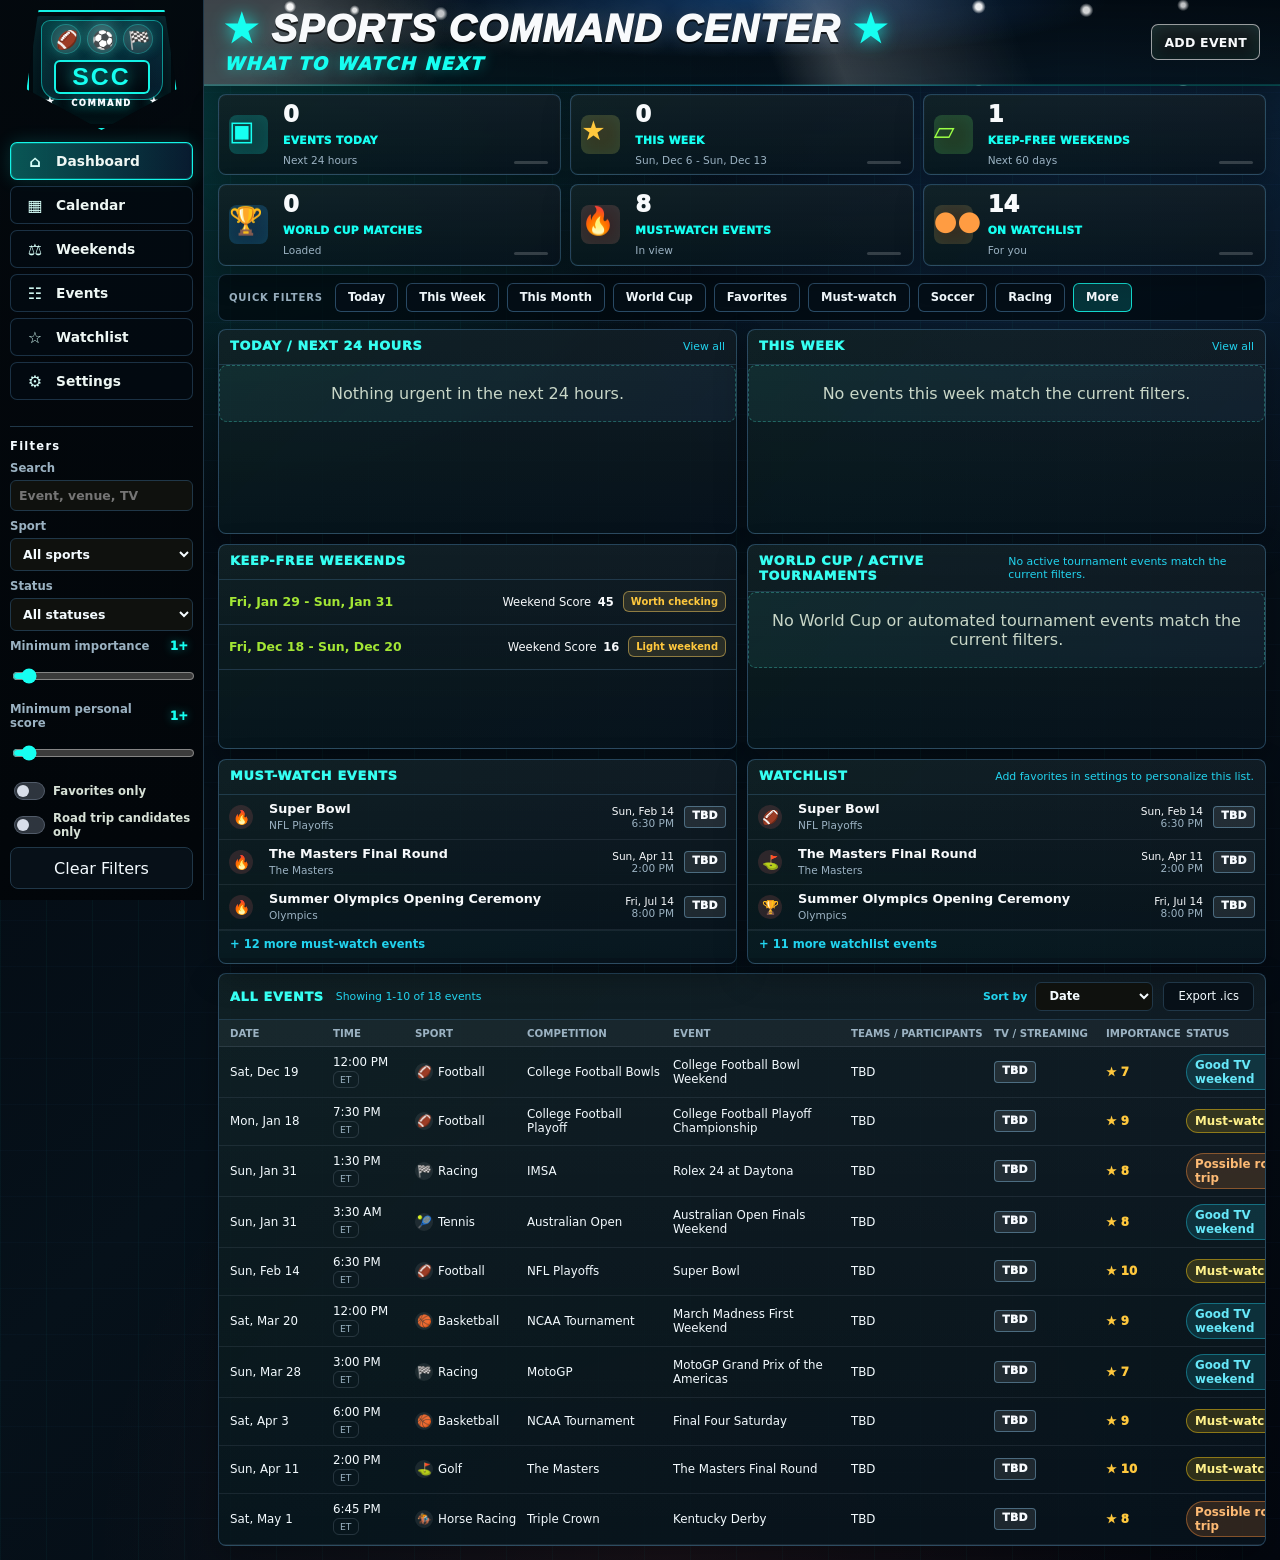
==== commit 6a849656: "Polish command center visuals" ====
--- a/index.html
+++ b/index.html
@@ -56,15 +56,13 @@
               <option value="Possible road trip">Road trip candidate</option>
             </select>
           </label>
-          <label>
-            Minimum importance
+          <label class="range-filter-label">
+            <span class="filter-label-row">Minimum importance <span id="importanceValue">1+</span></span>
             <input id="importanceFilter" type="range" min="1" max="10" value="1">
-            <span id="importanceValue">1+</span>
-          </label>
-          <label>
-            Minimum personal score
+          </label>
+          <label class="range-filter-label">
+            <span class="filter-label-row">Minimum personal score <span id="personalScoreValue">1+</span></span>
             <input id="personalScoreFilter" type="range" min="1" max="10" value="1">
-            <span id="personalScoreValue">1+</span>
           </label>
           <label class="checkbox-row">
             <input id="favoritesFilter" type="checkbox">
@@ -84,13 +82,6 @@
           <button id="calendarExportButton" class="secondary-button" type="button">Export Google Calendar</button>
           <input id="importFileInput" type="file" accept="application/json,.json" hidden>
           <p id="dataStatus" class="data-status">Share JSON for the app, or export high-priority events to calendar.</p>
-          <div class="update-summary" aria-label="Hosted update status">
-            <span id="updateSourceStatus">Source: events.json</span>
-            <span id="autoUpdateStatus">Auto-update: on</span>
-            <span id="lastCheckedStatus">Last checked: never</span>
-            <span id="lastSuccessStatus">Last success: never</span>
-            <span id="lastMergeStatus">Last merge: no hosted updates yet</span>
-          </div>
         </section>
 
         <section class="sidebar-footer" aria-label="App status">
@@ -108,7 +99,7 @@
       <main class="main-content">
         <header class="page-header">
           <div>
-            <h2 id="pageTitle">★ SPORTS COMMAND CENTER ★</h2>
+            <h2 id="pageTitle"><span class="title-star">★</span> SPORTS COMMAND CENTER <span class="title-star">★</span></h2>
             <p id="pageSubtitle" class="page-subtitle">WHAT TO WATCH NEXT</p>
           </div>
           <div class="header-actions">
--- a/styles.css
+++ b/styles.css
@@ -309,18 +309,6 @@
   text-transform: uppercase;
 }
 
-.update-summary {
-  display: grid;
-  gap: 6px;
-  border: 1px solid rgba(70, 215, 199, 0.22);
-  border-radius: 8px;
-  background: rgba(70, 215, 199, 0.07);
-  color: var(--muted);
-  font-size: 0.75rem;
-  line-height: 1.35;
-  padding: 10px;
-}
-
 .checkbox-row {
   display: flex;
   align-items: center;
@@ -2775,3 +2763,245 @@
     grid-template-columns: 1fr;
   }
 }
+
+/* Version 0.17.0: final command-center visual polish. */
+body:not([data-theme="light"]) {
+  --background: #02060d;
+  --panel: #071018;
+  --panel-strong: #0b1824;
+  --line: #203748;
+  --text: #f4fbff;
+  --muted: #9bb2c2;
+  --accent: #16fff1;
+  --gold: #ffc83d;
+  --danger: #ff594f;
+  --blue: #2f8cff;
+  --pink: #ff4f91;
+  --green: #9cff45;
+  --orange: #ff8a2b;
+  --field: #38f5ff;
+  --stadium: #f8fbff;
+  --shadow: 0 18px 42px rgba(0, 0, 0, 0.42);
+}
+
+body:not([data-theme="light"]) {
+  background:
+    linear-gradient(90deg, rgba(22, 255, 241, 0.035) 1px, transparent 1px),
+    linear-gradient(180deg, rgba(47, 140, 255, 0.026) 1px, transparent 1px),
+    radial-gradient(circle at 18% 0%, rgba(22, 255, 241, 0.22), transparent 28%),
+    radial-gradient(circle at 84% 4%, rgba(47, 140, 255, 0.18), transparent 30%),
+    radial-gradient(circle at 52% 100%, rgba(255, 89, 79, 0.08), transparent 34%),
+    linear-gradient(135deg, #02060d 0%, #06111a 48%, #03070f 100%);
+  background-size: 46px 46px, 46px 46px, auto, auto, auto, auto;
+}
+
+body:not([data-theme="light"]) .sidebar {
+  background:
+    linear-gradient(180deg, rgba(3, 8, 13, 0.98), rgba(2, 6, 10, 0.98)),
+    radial-gradient(circle at 50% 0%, rgba(22, 255, 241, 0.22), transparent 28%),
+    linear-gradient(90deg, rgba(22, 255, 241, 0.08) 1px, transparent 1px);
+  background-size: auto, auto, 34px 34px;
+}
+
+body:not([data-theme="light"]) .page-header {
+  min-height: 86px;
+  overflow: hidden;
+  background:
+    radial-gradient(circle at 8% 8%, rgba(255, 255, 255, 0.95) 0 3px, transparent 6px),
+    radial-gradient(circle at 14% 12%, rgba(255, 255, 255, 0.86) 0 2px, transparent 5px),
+    radial-gradient(circle at 22% 16%, rgba(255, 255, 255, 0.74) 0 3px, transparent 7px),
+    radial-gradient(circle at 72% 8%, rgba(255, 255, 255, 0.92) 0 3px, transparent 7px),
+    radial-gradient(circle at 82% 12%, rgba(255, 255, 255, 0.82) 0 3px, transparent 7px),
+    radial-gradient(circle at 91% 6%, rgba(255, 255, 255, 0.75) 0 2px, transparent 6px),
+    linear-gradient(112deg, rgba(255, 255, 255, 0.23) 0 7%, transparent 24%),
+    linear-gradient(68deg, transparent 52%, rgba(255, 255, 255, 0.18) 58%, transparent 75%),
+    radial-gradient(ellipse at 50% 0%, rgba(47, 140, 255, 0.32), transparent 48%),
+    linear-gradient(180deg, rgba(2, 10, 17, 0.97), rgba(4, 16, 24, 0.78));
+  border-bottom-color: rgba(22, 255, 241, 0.24);
+  box-shadow: inset 0 -1px 0 rgba(22, 255, 241, 0.16), 0 12px 34px rgba(0, 0, 0, 0.32);
+}
+
+body:not([data-theme="light"]) .page-header::before {
+  opacity: 0.62;
+  background:
+    linear-gradient(90deg, transparent, rgba(22, 255, 241, 0.28), transparent),
+    repeating-linear-gradient(90deg, rgba(255, 255, 255, 0.06) 0 1px, transparent 1px 9px);
+}
+
+.page-header h2 {
+  text-transform: uppercase;
+}
+
+.title-star {
+  color: #16fff1;
+  font-style: normal;
+  text-shadow: 0 0 18px rgba(22, 255, 241, 0.86);
+}
+
+body:not([data-theme="light"]) .page-subtitle {
+  color: #16fff1;
+  text-shadow: 0 0 14px rgba(22, 255, 241, 0.38);
+}
+
+body:not([data-theme="light"]) .brand-mark {
+  border-color: rgba(22, 255, 241, 0.95);
+  background:
+    linear-gradient(180deg, rgba(7, 25, 34, 0.96), rgba(1, 8, 13, 0.98)),
+    radial-gradient(circle at 50% 18%, rgba(47, 140, 255, 0.22), transparent 45%);
+  box-shadow:
+    inset 0 0 0 4px rgba(2, 8, 13, 0.92),
+    inset 0 0 30px rgba(22, 255, 241, 0.12),
+    0 0 24px rgba(22, 255, 241, 0.28),
+    0 18px 36px rgba(0, 0, 0, 0.34);
+}
+
+body:not([data-theme="light"]) .brand-mark::before {
+  border-color: rgba(22, 255, 241, 0.48);
+  background:
+    radial-gradient(circle at 50% 12%, rgba(255, 255, 255, 0.1), transparent 32%),
+    linear-gradient(145deg, rgba(22, 255, 241, 0.14), rgba(47, 140, 255, 0.1));
+}
+
+body:not([data-theme="light"]) .brand-sports span {
+  border-color: rgba(22, 255, 241, 0.28);
+  background: rgba(255, 255, 255, 0.1);
+  box-shadow: 0 0 14px rgba(22, 255, 241, 0.14);
+}
+
+body:not([data-theme="light"]) .brand-mark strong {
+  border-color: rgba(22, 255, 241, 0.95);
+  background: linear-gradient(180deg, rgba(5, 19, 27, 0.96), rgba(1, 8, 13, 0.98));
+  color: #16fff1;
+  text-shadow: 0 0 16px rgba(22, 255, 241, 0.82);
+}
+
+body:not([data-theme="light"]) .brand-ribbon,
+body:not([data-theme="light"]) .brand-stars {
+  color: #f8fbff;
+  text-shadow: 0 0 12px rgba(22, 255, 241, 0.72);
+}
+
+body:not([data-theme="light"]) .nav-item {
+  border-color: rgba(116, 192, 255, 0.22);
+  background: rgba(3, 12, 18, 0.72);
+}
+
+body:not([data-theme="light"]) .nav-item.active {
+  border-color: rgba(22, 255, 241, 0.95);
+  background: linear-gradient(90deg, rgba(22, 255, 241, 0.32), rgba(47, 140, 255, 0.14));
+  box-shadow: inset 0 0 0 1px rgba(22, 255, 241, 0.2), 0 0 18px rgba(22, 255, 241, 0.16);
+}
+
+body:not([data-theme="light"]) .stat-card,
+body:not([data-theme="light"]) .panel {
+  border-color: rgba(116, 192, 255, 0.28);
+  background:
+    linear-gradient(180deg, rgba(255, 255, 255, 0.052), rgba(255, 255, 255, 0.012)),
+    linear-gradient(135deg, rgba(22, 255, 241, 0.04), rgba(47, 140, 255, 0.03)),
+    rgba(3, 11, 16, 0.88);
+}
+
+body:not([data-theme="light"]) .stat-card {
+  box-shadow: inset 0 0 0 1px rgba(255, 255, 255, 0.02), 0 12px 28px rgba(0, 0, 0, 0.28);
+}
+
+body:not([data-theme="light"]) .stat-icon {
+  background: rgba(22, 255, 241, 0.16);
+  color: #16fff1;
+  box-shadow: inset 0 0 16px rgba(22, 255, 241, 0.08);
+}
+
+body:not([data-theme="light"]) .stat-card:nth-child(2) .stat-icon {
+  background: rgba(255, 200, 61, 0.17);
+  color: #ffc83d;
+}
+
+body:not([data-theme="light"]) .stat-card:nth-child(3) .stat-icon {
+  background: rgba(156, 255, 69, 0.15);
+  color: #9cff45;
+}
+
+body:not([data-theme="light"]) .stat-card:nth-child(4) .stat-icon {
+  background: rgba(47, 140, 255, 0.18);
+  color: #58a6ff;
+}
+
+body:not([data-theme="light"]) .stat-card:nth-child(5) .stat-icon {
+  background: rgba(255, 89, 79, 0.17);
+  color: #ff665c;
+}
+
+body:not([data-theme="light"]) .stat-card:nth-child(6) .stat-icon {
+  background: rgba(255, 138, 43, 0.17);
+  color: #ff9c42;
+}
+
+body:not([data-theme="light"]) .panel-heading {
+  border-bottom-color: rgba(116, 192, 255, 0.18);
+}
+
+body:not([data-theme="light"]) .panel-heading h3 {
+  color: #36fff2;
+}
+
+body:not([data-theme="light"]) .quick-filter-bar {
+  border-color: rgba(116, 192, 255, 0.22);
+  background: rgba(2, 9, 15, 0.72);
+}
+
+body:not([data-theme="light"]) .quick-chip {
+  border-color: rgba(116, 192, 255, 0.34);
+  background: rgba(5, 15, 24, 0.9);
+}
+
+body:not([data-theme="light"]) .quick-chip.active,
+body:not([data-theme="light"]) .quick-chip:hover {
+  border-color: rgba(22, 255, 241, 0.82);
+  background: rgba(22, 255, 241, 0.16);
+  color: #f8fbff;
+}
+
+body:not([data-theme="light"]) .mini-event-card:hover,
+body:not([data-theme="light"]) .priority-row:hover,
+body:not([data-theme="light"]) .event-row:hover {
+  background: rgba(22, 255, 241, 0.075);
+}
+
+body:not([data-theme="light"]) .channel-badge {
+  border-color: rgba(148, 213, 255, 0.38);
+  background: rgba(255, 255, 255, 0.09);
+  color: #f8fbff;
+}
+
+.range-filter-label {
+  gap: 6px;
+}
+
+.filter-label-row {
+  display: flex;
+  align-items: center;
+  justify-content: space-between;
+  gap: 8px;
+  width: 100%;
+}
+
+#importanceValue,
+#personalScoreValue {
+  display: inline-flex;
+  align-items: center;
+  justify-content: center;
+  min-width: 28px;
+  color: #16fff1;
+  font-weight: 1000;
+  text-shadow: 0 0 10px rgba(22, 255, 241, 0.45);
+}
+
+body:not([data-theme="light"]) input[type="range"] {
+  accent-color: #16fff1;
+}
+
+@media (max-width: 760px) {
+  .filter-label-row {
+    align-items: flex-start;
+  }
+}
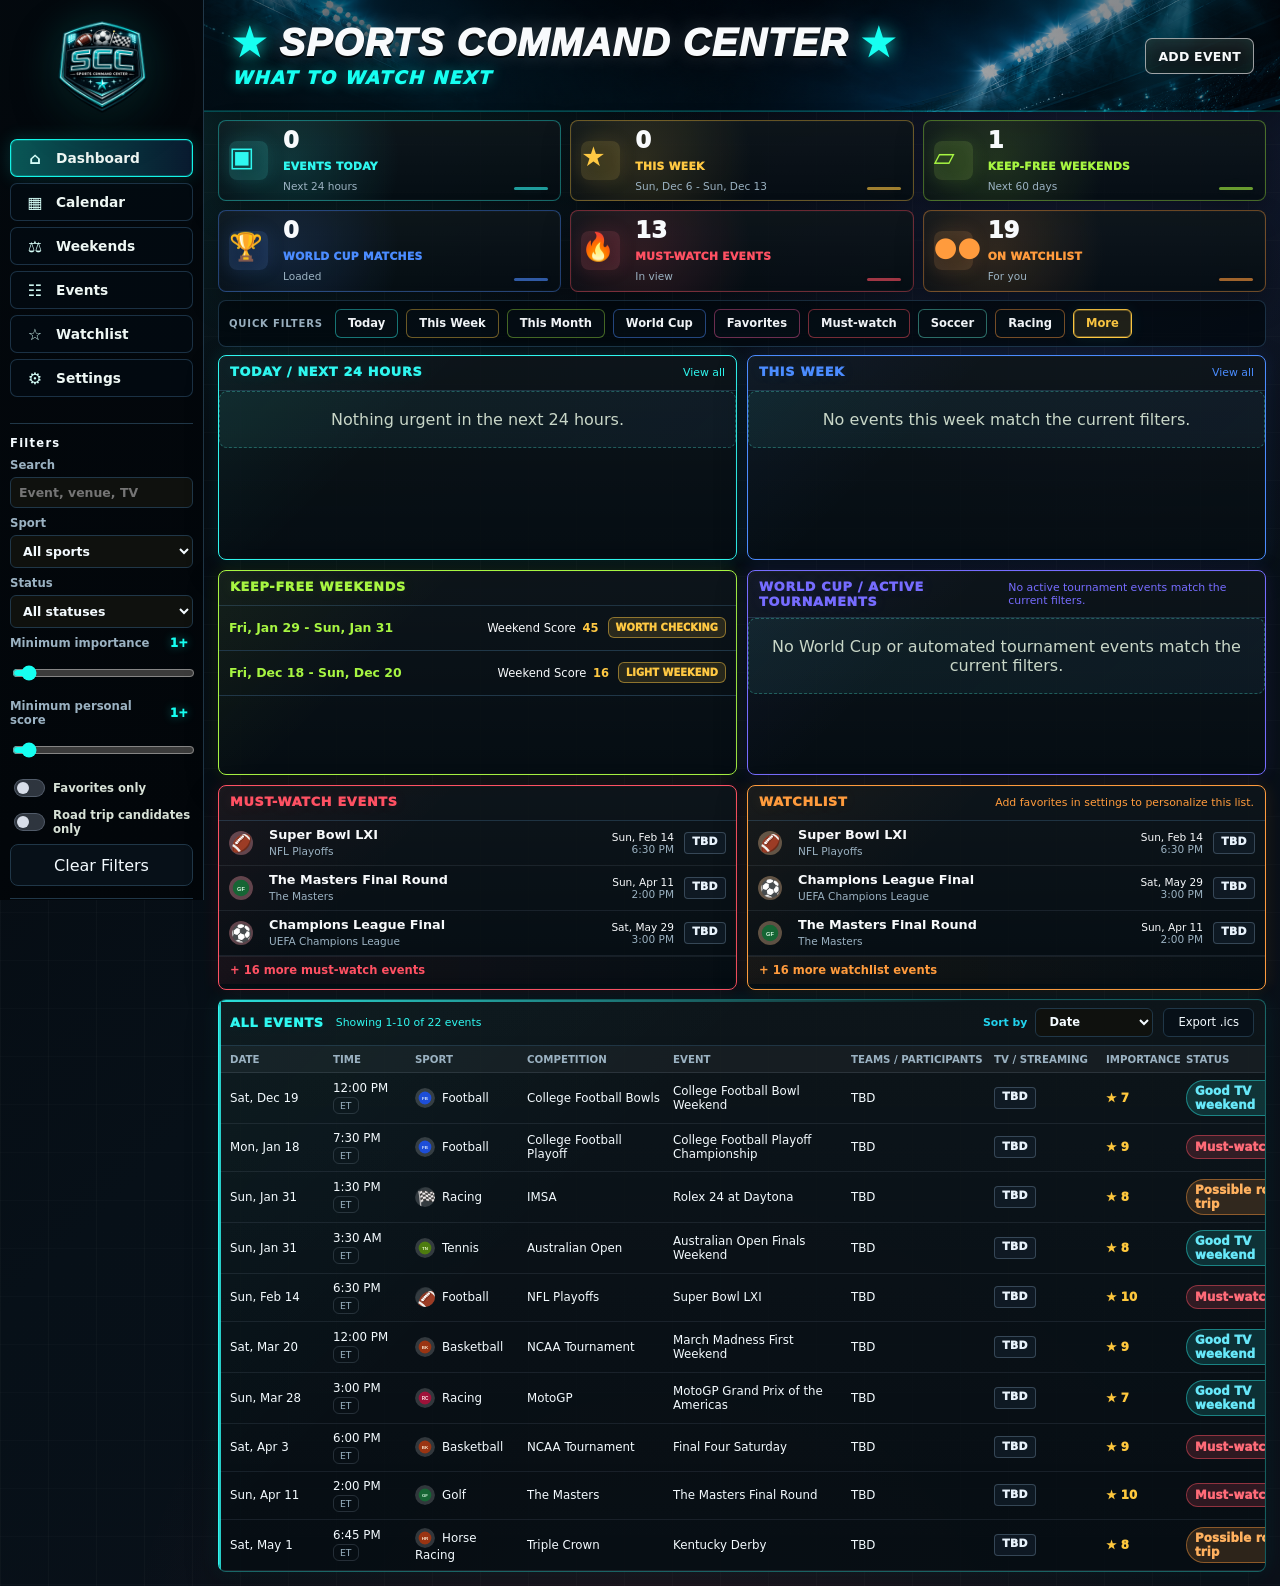
==== commit d9818be0: "Update Sports Command Center to v0.18.3" ====
--- a/index.html
+++ b/index.html
@@ -10,6 +10,7 @@
     <div class="app-shell">
       <aside class="sidebar">
         <div class="brand">
+          <img src="assets/brand/scc-crest.png" alt="Sports Command Center crest" class="brand-logo">
           <div class="brand-mark">
             <span class="brand-stars">★</span>
             <span class="brand-sports" aria-hidden="true">
--- a/styles.css
+++ b/styles.css
@@ -3005,3 +3005,664 @@
     align-items: flex-start;
   }
 }
+
+.logo-frame {
+  display: grid;
+  place-items: center;
+  position: relative;
+  flex: 0 0 auto;
+  overflow: hidden;
+}
+
+.logo-frame img {
+  display: block;
+}
+
+.logo-fallback {
+  display: none;
+}
+
+.logo-failed img {
+  display: none;
+}
+
+.logo-failed .logo-fallback {
+  display: grid;
+  place-items: center;
+  width: 100%;
+  height: 100%;
+}
+
+.sport-logo-frame {
+  width: 25px;
+  height: 25px;
+  border-radius: 50%;
+  background: rgba(255, 255, 255, 0.09);
+}
+
+.sport-logo {
+  width: 100%;
+  height: 100%;
+  object-fit: contain;
+  padding: 3px;
+}
+
+.channel-logo-frame {
+  width: 46px;
+  height: 18px;
+  border-radius: 3px;
+}
+
+.channel-logo {
+  width: 100%;
+  height: 100%;
+  object-fit: contain;
+  padding: 0;
+}
+
+.channel-badge .logo-fallback {
+  color: inherit;
+  font: inherit;
+  white-space: nowrap;
+}
+
+.flag-logo-frame {
+  width: 28px;
+  height: 19px;
+  border-radius: 3px;
+  background: rgba(255, 255, 255, 0.08);
+}
+
+.flag-logo {
+  width: 100%;
+  height: 100%;
+  border-radius: 3px;
+  object-fit: cover;
+  padding: 0;
+}
+
+.priority-icon .sport-logo-frame {
+  width: 24px;
+  height: 24px;
+}
+
+.trophy-mark .sport-logo-frame {
+  width: 28px;
+  height: 28px;
+}
+
+.row-logo {
+  display: inline-flex;
+  align-items: center;
+  margin-right: 7px;
+  vertical-align: middle;
+}
+
+.row-logo .sport-logo-frame {
+  width: 20px;
+  height: 20px;
+}
+
+.brand-logo {
+  display: block;
+  width: min(176px, 100%);
+  max-height: 124px;
+  height: auto;
+  object-fit: contain;
+  object-position: center;
+  filter: drop-shadow(0 14px 24px rgba(0, 0, 0, 0.42)) drop-shadow(0 0 18px rgba(22, 255, 241, 0.16));
+}
+
+.brand-mark {
+  display: none !important;
+}
+
+.page-header,
+body[data-theme="light"] .page-header,
+body:not([data-theme="light"]) .page-header {
+  min-height: 112px;
+  padding: 14px 26px 13px 28px;
+  background-image:
+    linear-gradient(90deg, rgba(2, 8, 14, 0.68), rgba(2, 8, 14, 0.22), rgba(2, 8, 14, 0.58)),
+    url("assets/brand/stadium-banner.png");
+  background-size: cover;
+  background-position: center 28%;
+  background-repeat: no-repeat;
+}
+
+.page-header::before,
+body:not([data-theme="light"]) .page-header::before {
+  opacity: 0.1;
+}
+
+@media (max-width: 760px) {
+  .page-header,
+  body[data-theme="light"] .page-header,
+  body:not([data-theme="light"]) .page-header {
+    min-height: 104px;
+    padding: 12px 16px;
+    background-position: center top;
+  }
+}
+
+/* Version 0.18.3 command-center color system. */
+:root {
+  --bg-main: #05080d;
+  --bg-panel: rgba(7, 13, 18, 0.92);
+  --bg-panel-soft: rgba(12, 20, 27, 0.86);
+  --border-soft: rgba(120, 165, 190, 0.24);
+  --panel-surface: rgba(3, 11, 16, 0.9);
+  --panel-sheen: rgba(255, 255, 255, 0.045);
+
+  --brand-cyan: #2ff7f0;
+  --accent-cyan: #2ff7f0;
+  --accent-blue: #4b8cff;
+  --accent-violet: #766cff;
+  --accent-lime: #a7f542;
+  --accent-gold: #ffc943;
+  --accent-orange: #ff9b3d;
+  --accent-red: #ff5163;
+  --accent-pink: #ff5ea8;
+
+  --text-main: #f5f8fb;
+  --text-muted: #9aa8b5;
+
+  --background: var(--bg-main);
+  --panel: #071018;
+  --panel-strong: #101923;
+  --line: var(--border-soft);
+  --text: var(--text-main);
+  --muted: var(--text-muted);
+  --accent: var(--brand-cyan);
+  --gold: var(--accent-gold);
+  --danger: var(--accent-red);
+  --blue: var(--accent-blue);
+  --pink: var(--accent-pink);
+  --green: var(--accent-lime);
+  --orange: var(--accent-orange);
+  --stadium: var(--text-main);
+  --shadow: 0 18px 44px rgba(0, 0, 0, 0.36);
+}
+
+body[data-theme="light"] {
+  --bg-main: #f4f7fb;
+  --bg-panel: rgba(255, 255, 255, 0.94);
+  --bg-panel-soft: rgba(244, 248, 252, 0.9);
+  --border-soft: rgba(69, 93, 118, 0.24);
+  --panel-surface: rgba(255, 255, 255, 0.94);
+  --panel-sheen: rgba(75, 140, 255, 0.06);
+
+  --brand-cyan: #008f9a;
+  --accent-cyan: #008f9a;
+  --accent-blue: #245fd6;
+  --accent-violet: #5b4fc9;
+  --accent-lime: #4f8d15;
+  --accent-gold: #b17700;
+  --accent-orange: #b6530f;
+  --accent-red: #c9374b;
+  --accent-pink: #b22e74;
+
+  --text-main: #101820;
+  --text-muted: #566574;
+
+  --background: var(--bg-main);
+  --panel: #ffffff;
+  --panel-strong: #edf3f8;
+  --line: var(--border-soft);
+  --text: var(--text-main);
+  --muted: var(--text-muted);
+  --accent: var(--brand-cyan);
+  --gold: var(--accent-gold);
+  --danger: var(--accent-red);
+  --blue: var(--accent-blue);
+  --pink: var(--accent-pink);
+  --green: var(--accent-lime);
+  --orange: var(--accent-orange);
+  --stadium: var(--text-main);
+  --shadow: 0 16px 38px rgba(28, 41, 54, 0.13);
+}
+
+body:not([data-theme="light"]) {
+  background:
+    linear-gradient(90deg, rgba(255, 255, 255, 0.022) 1px, transparent 1px),
+    linear-gradient(180deg, rgba(255, 255, 255, 0.016) 1px, transparent 1px),
+    radial-gradient(circle at 16% -8%, rgba(47, 247, 240, 0.18), transparent 28%),
+    radial-gradient(circle at 84% 8%, rgba(118, 108, 255, 0.12), transparent 26%),
+    radial-gradient(circle at 52% 108%, rgba(255, 81, 99, 0.1), transparent 30%),
+    linear-gradient(135deg, #05080d 0%, #071018 46%, #0b111a 100%);
+  background-size: 48px 48px, 48px 48px, auto, auto, auto, auto;
+}
+
+.today-panel {
+  --section-accent: var(--accent-cyan);
+  --section-border: rgba(47, 247, 240, 0.4);
+  --section-bg: rgba(47, 247, 240, 0.055);
+  --section-shadow: rgba(47, 247, 240, 0.13);
+}
+
+.week-panel {
+  --section-accent: var(--accent-blue);
+  --section-border: rgba(75, 140, 255, 0.42);
+  --section-bg: rgba(75, 140, 255, 0.06);
+  --section-shadow: rgba(75, 140, 255, 0.13);
+}
+
+.keepfree-panel {
+  --section-accent: var(--accent-lime);
+  --section-secondary: var(--accent-gold);
+  --section-border: rgba(167, 245, 66, 0.42);
+  --section-bg: rgba(167, 245, 66, 0.055);
+  --section-shadow: rgba(167, 245, 66, 0.12);
+}
+
+.tournament-panel {
+  --section-accent: var(--accent-violet);
+  --section-secondary: var(--accent-blue);
+  --section-border: rgba(118, 108, 255, 0.43);
+  --section-bg: rgba(118, 108, 255, 0.06);
+  --section-shadow: rgba(118, 108, 255, 0.14);
+}
+
+.mustwatch-panel {
+  --section-accent: var(--accent-red);
+  --section-border: rgba(255, 81, 99, 0.44);
+  --section-bg: rgba(255, 81, 99, 0.055);
+  --section-shadow: rgba(255, 81, 99, 0.13);
+}
+
+.watchlist-panel {
+  --section-accent: var(--accent-orange);
+  --section-secondary: var(--accent-gold);
+  --section-border: rgba(255, 155, 61, 0.43);
+  --section-bg: rgba(255, 155, 61, 0.055);
+  --section-shadow: rgba(255, 155, 61, 0.13);
+}
+
+.event-list-panel {
+  --section-accent: var(--brand-cyan);
+  --section-border: rgba(47, 247, 240, 0.34);
+  --section-bg: rgba(47, 247, 240, 0.035);
+  --section-shadow: rgba(47, 247, 240, 0.09);
+}
+
+.dashboard-stack .panel,
+.event-list-panel {
+  position: relative;
+  border-color: var(--section-border, var(--border-soft));
+  border-left-color: var(--section-accent, var(--brand-cyan));
+  background:
+    linear-gradient(135deg, var(--section-bg, rgba(47, 247, 240, 0.045)), transparent 34%),
+    linear-gradient(180deg, var(--panel-sheen), rgba(255, 255, 255, 0.012)),
+    var(--panel-surface);
+  box-shadow:
+    inset 0 0 0 1px rgba(255, 255, 255, 0.015),
+    0 13px 32px rgba(0, 0, 0, 0.28),
+    0 0 22px var(--section-shadow, rgba(47, 247, 240, 0.08));
+}
+
+body[data-theme="light"] .dashboard-stack .panel,
+body[data-theme="light"] .event-list-panel {
+  box-shadow:
+    inset 0 0 0 1px rgba(255, 255, 255, 0.6),
+    0 14px 30px rgba(24, 36, 48, 0.11);
+}
+
+.dashboard-stack .panel::before,
+.event-list-panel::before {
+  content: "";
+  position: absolute;
+  inset: 0 auto auto 0;
+  width: 100%;
+  height: 2px;
+  background: linear-gradient(90deg, var(--section-accent, var(--brand-cyan)), transparent 72%);
+  opacity: 0.9;
+  pointer-events: none;
+}
+
+.dashboard-stack .panel::after,
+.event-list-panel::after {
+  content: "";
+  position: absolute;
+  inset: 0 auto 0 0;
+  width: 2px;
+  background: var(--section-accent, var(--brand-cyan));
+  opacity: 0.82;
+  pointer-events: none;
+}
+
+.panel-heading {
+  border-bottom-color: rgba(120, 165, 190, 0.18);
+}
+
+.panel-heading h3,
+body:not([data-theme="light"]) .panel-heading h3 {
+  color: var(--section-accent, var(--brand-cyan));
+  text-shadow: 0 0 14px var(--section-shadow, rgba(47, 247, 240, 0.24));
+}
+
+.panel-heading p,
+.more-row,
+.link-button {
+  color: var(--section-accent, var(--brand-cyan));
+}
+
+.more-row,
+.link-button {
+  background: linear-gradient(90deg, var(--section-bg, rgba(47, 247, 240, 0.04)), transparent);
+}
+
+.today-panel .mini-time,
+.today-panel .more-row {
+  color: var(--accent-cyan);
+}
+
+.week-panel .mini-time,
+.week-panel .more-row {
+  color: var(--accent-blue);
+}
+
+.tournament-panel .tournament-count,
+.tournament-panel .world-cup-tile strong,
+.tournament-panel .link-button {
+  color: var(--section-secondary, var(--accent-blue));
+}
+
+.tournament-panel .world-cup-tile {
+  border-color: rgba(118, 108, 255, 0.34);
+  background:
+    linear-gradient(135deg, rgba(118, 108, 255, 0.12), rgba(75, 140, 255, 0.05)),
+    rgba(9, 16, 24, 0.82);
+}
+
+.mustwatch-panel .priority-icon {
+  background: rgba(255, 81, 99, 0.16);
+  color: var(--accent-red);
+  box-shadow: inset 0 0 14px rgba(255, 81, 99, 0.1);
+}
+
+.watchlist-panel .priority-icon {
+  background: rgba(255, 155, 61, 0.16);
+  color: var(--accent-orange);
+  box-shadow: inset 0 0 14px rgba(255, 155, 61, 0.1);
+}
+
+.keepfree-panel .weekend-date {
+  color: var(--accent-lime);
+}
+
+.keepfree-panel .score-label,
+.weekend-card .score-label {
+  border: 1px solid rgba(255, 201, 67, 0.48);
+  background: rgba(255, 201, 67, 0.13);
+  color: var(--accent-gold);
+  font-weight: 950;
+  text-transform: uppercase;
+}
+
+.weekend-score strong {
+  color: var(--accent-gold);
+}
+
+.event-list-panel .panel-heading h3 {
+  color: var(--brand-cyan);
+}
+
+.event-list-panel .event-row:hover {
+  background: rgba(47, 247, 240, 0.055);
+}
+
+.stat-card {
+  --tile-accent: var(--accent-cyan);
+  --tile-border: rgba(47, 247, 240, 0.34);
+  --tile-bg: rgba(47, 247, 240, 0.14);
+  --tile-glow: rgba(47, 247, 240, 0.12);
+  border-color: var(--tile-border);
+  background:
+    radial-gradient(circle at 21% 50%, var(--tile-bg), transparent 40%),
+    linear-gradient(180deg, var(--panel-sheen), rgba(255, 255, 255, 0.01)),
+    var(--panel-surface);
+  box-shadow:
+    inset 0 0 0 1px rgba(255, 255, 255, 0.016),
+    0 12px 28px rgba(0, 0, 0, 0.26),
+    0 0 18px var(--tile-glow);
+}
+
+.stat-card:nth-child(1) {
+  --tile-accent: var(--accent-cyan);
+  --tile-border: rgba(47, 247, 240, 0.38);
+  --tile-bg: rgba(47, 247, 240, 0.15);
+  --tile-glow: rgba(47, 247, 240, 0.14);
+}
+
+.stat-card:nth-child(2) {
+  --tile-accent: var(--accent-gold);
+  --tile-border: rgba(255, 201, 67, 0.38);
+  --tile-bg: rgba(255, 201, 67, 0.14);
+  --tile-glow: rgba(255, 201, 67, 0.13);
+}
+
+.stat-card:nth-child(3) {
+  --tile-accent: var(--accent-lime);
+  --tile-border: rgba(167, 245, 66, 0.38);
+  --tile-bg: rgba(167, 245, 66, 0.14);
+  --tile-glow: rgba(167, 245, 66, 0.12);
+}
+
+.stat-card:nth-child(4) {
+  --tile-accent: var(--accent-blue);
+  --tile-border: rgba(75, 140, 255, 0.4);
+  --tile-bg: rgba(75, 140, 255, 0.15);
+  --tile-glow: rgba(75, 140, 255, 0.14);
+}
+
+.stat-card:nth-child(5) {
+  --tile-accent: var(--accent-red);
+  --tile-border: rgba(255, 81, 99, 0.4);
+  --tile-bg: rgba(255, 81, 99, 0.15);
+  --tile-glow: rgba(255, 81, 99, 0.13);
+}
+
+.stat-card:nth-child(6) {
+  --tile-accent: var(--accent-orange);
+  --tile-border: rgba(255, 155, 61, 0.4);
+  --tile-bg: rgba(255, 155, 61, 0.15);
+  --tile-glow: rgba(255, 155, 61, 0.13);
+}
+
+.stat-card .stat-icon,
+body:not([data-theme="light"]) .stat-icon {
+  background: var(--tile-bg);
+  color: var(--tile-accent);
+  box-shadow:
+    inset 0 0 16px rgba(255, 255, 255, 0.04),
+    0 0 18px var(--tile-glow);
+}
+
+.stat-card p,
+body:not([data-theme="light"]) .stat-card p {
+  color: var(--tile-accent);
+}
+
+.stat-card::after {
+  background: var(--tile-accent);
+  box-shadow: 0 0 14px var(--tile-glow);
+  opacity: 0.62;
+}
+
+.quick-chip {
+  --chip-accent: var(--brand-cyan);
+  --chip-border: rgba(120, 165, 190, 0.3);
+  --chip-bg: rgba(7, 15, 22, 0.82);
+  --chip-active-bg: rgba(47, 247, 240, 0.13);
+  border-color: var(--chip-border);
+  background: var(--chip-bg);
+  color: var(--text-main);
+}
+
+.quick-chip[data-quick-filter="today"] {
+  --chip-accent: var(--accent-cyan);
+  --chip-border: rgba(47, 247, 240, 0.45);
+  --chip-active-bg: rgba(47, 247, 240, 0.14);
+}
+
+.quick-chip[data-quick-filter="week"] {
+  --chip-accent: var(--accent-gold);
+  --chip-border: rgba(255, 201, 67, 0.42);
+  --chip-active-bg: rgba(255, 201, 67, 0.14);
+}
+
+.quick-chip[data-quick-filter="month"] {
+  --chip-accent: var(--accent-lime);
+  --chip-border: rgba(167, 245, 66, 0.4);
+  --chip-active-bg: rgba(167, 245, 66, 0.13);
+}
+
+.quick-chip[data-quick-filter="world-cup"] {
+  --chip-accent: var(--accent-blue);
+  --chip-border: rgba(75, 140, 255, 0.46);
+  --chip-active-bg: rgba(75, 140, 255, 0.14);
+}
+
+.quick-chip[data-quick-filter="favorites"] {
+  --chip-accent: var(--accent-pink);
+  --chip-border: rgba(255, 94, 168, 0.42);
+  --chip-active-bg: rgba(255, 94, 168, 0.13);
+}
+
+.quick-chip[data-quick-filter="must-watch"] {
+  --chip-accent: var(--accent-red);
+  --chip-border: rgba(255, 81, 99, 0.46);
+  --chip-active-bg: rgba(255, 81, 99, 0.14);
+}
+
+.quick-chip[data-quick-filter="soccer"] {
+  --chip-accent: var(--accent-lime);
+  --chip-border: rgba(94, 234, 212, 0.44);
+  --chip-active-bg: rgba(94, 234, 212, 0.12);
+}
+
+.quick-chip[data-quick-filter="racing"] {
+  --chip-accent: var(--accent-orange);
+  --chip-border: rgba(255, 155, 61, 0.46);
+  --chip-active-bg: rgba(255, 155, 61, 0.14);
+}
+
+.quick-chip[data-quick-filter="all"] {
+  --chip-accent: var(--accent-gold);
+  --chip-border: rgba(255, 201, 67, 0.34);
+  --chip-active-bg: rgba(255, 201, 67, 0.11);
+}
+
+.quick-chip.active,
+.quick-chip:hover,
+body:not([data-theme="light"]) .quick-chip.active,
+body:not([data-theme="light"]) .quick-chip:hover {
+  border-color: var(--chip-accent);
+  background: var(--chip-active-bg);
+  color: var(--chip-accent);
+  box-shadow:
+    inset 0 0 0 1px var(--chip-border),
+    0 0 16px rgba(47, 247, 240, 0.08);
+}
+
+body[data-theme="light"] .quick-chip {
+  background: rgba(255, 255, 255, 0.82);
+  color: var(--text-main);
+}
+
+body[data-theme="light"] .quick-chip.active,
+body[data-theme="light"] .quick-chip:hover {
+  background: var(--chip-active-bg);
+  color: var(--chip-accent);
+}
+
+.status-tag {
+  font-weight: 950;
+  letter-spacing: 0.01em;
+}
+
+.channel-badge,
+.mini-tv,
+body:not([data-theme="light"]) .channel-badge {
+  border-color: rgba(126, 153, 178, 0.36);
+  background: rgba(18, 30, 42, 0.76);
+  color: #e8f2fb;
+}
+
+body[data-theme="light"] .channel-badge,
+body[data-theme="light"] .mini-tv {
+  border-color: rgba(79, 98, 118, 0.28);
+  background: rgba(236, 242, 248, 0.82);
+  color: #24303d;
+}
+
+.source-pill {
+  border-color: rgba(75, 140, 255, 0.42);
+  background: rgba(75, 140, 255, 0.12);
+  color: var(--accent-blue);
+}
+
+body:not([data-theme="light"]) .dashboard-stack .panel,
+body:not([data-theme="light"]) .event-list-panel {
+  border-color: var(--section-border, var(--border-soft));
+  border-left-color: var(--section-accent, var(--brand-cyan));
+  background:
+    linear-gradient(135deg, var(--section-bg, rgba(47, 247, 240, 0.045)), transparent 34%),
+    linear-gradient(180deg, var(--panel-sheen), rgba(255, 255, 255, 0.012)),
+    var(--panel-surface);
+}
+
+body:not([data-theme="light"]) .stats-grid .stat-card {
+  border-color: var(--tile-border);
+  background:
+    radial-gradient(circle at 21% 50%, var(--tile-bg), transparent 40%),
+    linear-gradient(180deg, var(--panel-sheen), rgba(255, 255, 255, 0.01)),
+    var(--panel-surface);
+}
+
+body:not([data-theme="light"]) .stats-grid .stat-card .stat-icon {
+  background: var(--tile-bg);
+  color: var(--tile-accent);
+  box-shadow:
+    inset 0 0 16px rgba(255, 255, 255, 0.04),
+    0 0 18px var(--tile-glow);
+}
+
+body:not([data-theme="light"]) .stats-grid .stat-card p {
+  color: var(--tile-accent);
+}
+
+body:not([data-theme="light"]) .quick-filter-bar .quick-chip {
+  border-color: var(--chip-border);
+  background: var(--chip-bg);
+  color: var(--text-main);
+}
+
+body:not([data-theme="light"]) .quick-filter-bar .quick-chip.active,
+body:not([data-theme="light"]) .quick-filter-bar .quick-chip:hover {
+  border-color: var(--chip-accent);
+  background: var(--chip-active-bg);
+  color: var(--chip-accent);
+}
+
+/* Keep the six dashboard module borders continuous instead of corner-lit. */
+.dashboard-stack .panel,
+body:not([data-theme="light"]) .dashboard-stack .panel,
+body[data-theme="light"] .dashboard-stack .panel {
+  border: 1px solid var(--section-accent, var(--brand-cyan));
+  box-shadow:
+    inset 0 0 0 1px rgba(255, 255, 255, 0.018),
+    0 13px 32px rgba(0, 0, 0, 0.28),
+    0 0 18px var(--section-shadow, rgba(47, 247, 240, 0.08));
+}
+
+.dashboard-stack .panel::before,
+.dashboard-stack .panel::after {
+  display: none;
+}
+
+body[data-theme="light"] .dashboard-stack .panel {
+  box-shadow:
+    inset 0 0 0 1px rgba(255, 255, 255, 0.62),
+    0 14px 30px rgba(24, 36, 48, 0.11);
+}
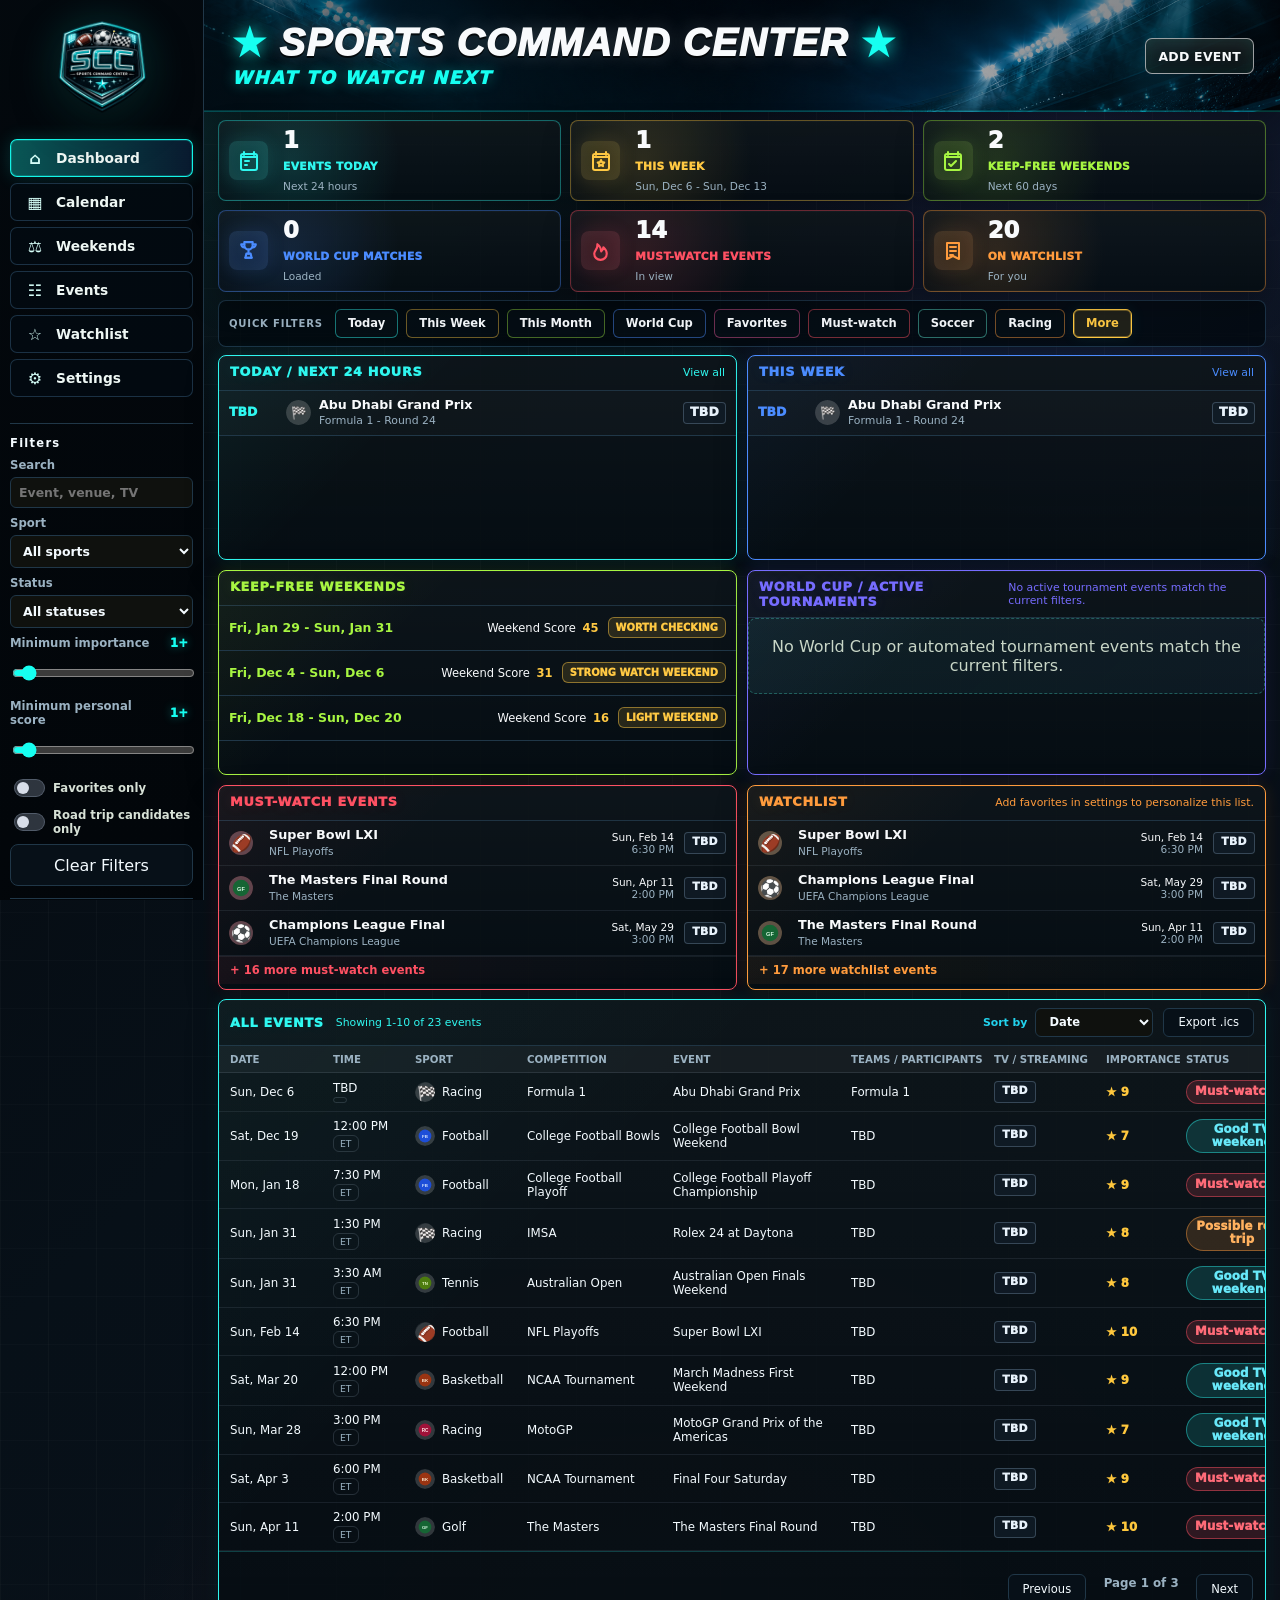
==== commit 71dd1090: "Polish stat tile icons" ====
--- a/index.html
+++ b/index.html
@@ -120,37 +120,82 @@
 
           <section class="stats-grid" aria-label="Event summary">
             <article class="stat-card">
-              <span class="stat-icon">▣</span>
+              <span class="stat-icon" aria-hidden="true">
+                <svg viewBox="0 0 24 24" focusable="false">
+                  <path d="M7 3v3" />
+                  <path d="M17 3v3" />
+                  <path d="M4 8h16" />
+                  <rect x="4" y="5" width="16" height="16" rx="2" />
+                  <path d="M8 12h4" />
+                  <path d="M8 16h2" />
+                </svg>
+              </span>
               <strong id="todayEvents">0</strong>
               <p>Events today</p>
               <small>Next 24 hours</small>
             </article>
             <article class="stat-card">
-              <span class="stat-icon">★</span>
+              <span class="stat-icon" aria-hidden="true">
+                <svg viewBox="0 0 24 24" focusable="false">
+                  <path d="M7 3v3" />
+                  <path d="M17 3v3" />
+                  <path d="M4 8h16" />
+                  <rect x="4" y="5" width="16" height="16" rx="2" />
+                  <path d="m12 11 1 2.1 2.3.3-1.7 1.6.4 2.2-2-1.1-2 1.1.4-2.2-1.7-1.6 2.3-.3Z" />
+                </svg>
+              </span>
               <strong id="thisWeekEvents">0</strong>
               <p>This week</p>
               <small id="thisWeekRange">Upcoming</small>
             </article>
             <article class="stat-card">
-              <span class="stat-icon">▱</span>
+              <span class="stat-icon" aria-hidden="true">
+                <svg viewBox="0 0 24 24" focusable="false">
+                  <path d="M7 3v3" />
+                  <path d="M17 3v3" />
+                  <path d="M4 8h16" />
+                  <rect x="4" y="5" width="16" height="16" rx="2" />
+                  <path d="m8 15 2 2 5-5" />
+                </svg>
+              </span>
               <strong id="keepFreeWeekends">0</strong>
               <p>Keep-free weekends</p>
               <small>Next 60 days</small>
             </article>
             <article class="stat-card">
-              <span class="stat-icon">🏆</span>
+              <span class="stat-icon" aria-hidden="true">
+                <svg viewBox="0 0 24 24" focusable="false">
+                  <path d="M8 4h8v3a4 4 0 0 1-8 0Z" />
+                  <path d="M8 6H5a3 3 0 0 0 3 3" />
+                  <path d="M16 6h3a3 3 0 0 1-3 3" />
+                  <path d="M12 11v4" />
+                  <path d="M9 19h6" />
+                  <path d="M10 15h4l1 4H9Z" />
+                </svg>
+              </span>
               <strong id="worldCupMatches">0</strong>
               <p>World Cup matches</p>
               <small>Loaded</small>
             </article>
             <article class="stat-card">
-              <span class="stat-icon">🔥</span>
+              <span class="stat-icon" aria-hidden="true">
+                <svg viewBox="0 0 24 24" focusable="false">
+                  <path d="M12 21c3.3 0 6-2.5 6-5.9 0-2.3-1.2-4.4-3.2-6.2-.3 1.9-1 3.2-2.1 4-.2-2.9-1.4-5.2-3.7-6.9.4 3.1-.8 4.7-1.9 6.2A5.7 5.7 0 0 0 6 15.1C6 18.5 8.7 21 12 21Z" />
+                </svg>
+              </span>
               <strong id="mustWatchEvents">0</strong>
               <p>Must-watch events</p>
               <small>In view</small>
             </article>
             <article class="stat-card">
-              <span class="stat-icon">●●</span>
+              <span class="stat-icon" aria-hidden="true">
+                <svg viewBox="0 0 24 24" focusable="false">
+                  <path d="M6 20V4h12v16l-6-3Z" />
+                  <path d="M9 8h6" />
+                  <path d="M9 12h6" />
+                  <path d="M9 16h3" />
+                </svg>
+              </span>
               <strong id="watchlistEvents">0</strong>
               <p>On watchlist</p>
               <small>For you</small>
@@ -249,6 +294,11 @@
                 </div>
               </div>
               <div id="eventList" class="event-list"></div>
+              <div id="eventPagination" class="event-pagination" hidden>
+                <button id="eventPreviousPageButton" class="secondary-button compact-action" type="button">Previous</button>
+                <span id="eventPageCount">Page 1 of 1</span>
+                <button id="eventNextPageButton" class="secondary-button compact-action" type="button">Next</button>
+              </div>
             </article>
           </section>
         </section>
--- a/styles.css
+++ b/styles.css
@@ -1874,6 +1874,33 @@
   margin: 0;
 }
 
+.event-pagination {
+  display: flex;
+  justify-content: flex-end;
+  align-items: center;
+  gap: 9px;
+  padding: 10px 12px 12px;
+  border-top: 1px solid rgba(47, 247, 240, 0.22);
+}
+
+.event-pagination[hidden] {
+  display: none;
+}
+
+.event-pagination span {
+  min-width: 92px;
+  color: var(--muted);
+  font-size: 0.74rem;
+  font-weight: 800;
+  text-align: center;
+}
+
+.event-pagination .compact-action {
+  min-height: 29px;
+  border-radius: 6px;
+  font-size: 0.72rem;
+}
+
 .events-table-head,
 .event-row {
   grid-template-columns: 104px 62px 112px 150px minmax(190px, 1fr) minmax(150px, 0.8fr) 116px 82px 118px;
@@ -1941,6 +1968,10 @@
   }
 
   .sort-control {
+    justify-content: space-between;
+  }
+
+  .event-pagination {
     justify-content: space-between;
   }
 }
@@ -3577,8 +3608,14 @@
 }
 
 .status-tag {
+  display: inline-flex;
+  align-items: center;
+  justify-content: center;
+  min-width: 92px;
   font-weight: 950;
   letter-spacing: 0.01em;
+  line-height: 1.12;
+  text-align: center;
 }
 
 .channel-badge,
@@ -3645,10 +3682,13 @@
   color: var(--chip-accent);
 }
 
-/* Keep the six dashboard module borders continuous instead of corner-lit. */
+/* Keep the dashboard module borders continuous instead of corner-lit. */
 .dashboard-stack .panel,
+.event-list-panel,
 body:not([data-theme="light"]) .dashboard-stack .panel,
-body[data-theme="light"] .dashboard-stack .panel {
+body:not([data-theme="light"]) .event-list-panel,
+body[data-theme="light"] .dashboard-stack .panel,
+body[data-theme="light"] .event-list-panel {
   border: 1px solid var(--section-accent, var(--brand-cyan));
   box-shadow:
     inset 0 0 0 1px rgba(255, 255, 255, 0.018),
@@ -3657,12 +3697,49 @@
 }
 
 .dashboard-stack .panel::before,
-.dashboard-stack .panel::after {
+.dashboard-stack .panel::after,
+.event-list-panel::before,
+.event-list-panel::after {
   display: none;
 }
 
-body[data-theme="light"] .dashboard-stack .panel {
+body[data-theme="light"] .dashboard-stack .panel,
+body[data-theme="light"] .event-list-panel {
   box-shadow:
     inset 0 0 0 1px rgba(255, 255, 255, 0.62),
     0 14px 30px rgba(24, 36, 48, 0.11);
 }
+
+.stat-card::after {
+  display: none;
+}
+
+/* Version 0.19.3: keep stat tile SVG icons centered and consistent. */
+.stats-grid .stat-card .stat-icon,
+body:not([data-theme="light"]) .stats-grid .stat-card .stat-icon,
+body[data-theme="light"] .stats-grid .stat-card .stat-icon {
+  display: inline-grid;
+  place-items: center;
+  width: 39px;
+  height: 39px;
+  line-height: 1;
+  font-size: 0;
+  color: var(--tile-accent);
+}
+
+.stats-grid .stat-icon svg {
+  display: block;
+  width: 24px;
+  height: 24px;
+  fill: none;
+  stroke: currentColor;
+  stroke-width: 2.05;
+  stroke-linecap: round;
+  stroke-linejoin: round;
+}
+
+.stats-grid .stat-card:nth-child(4) .stat-icon svg,
+.stats-grid .stat-card:nth-child(5) .stat-icon svg {
+  width: 25px;
+  height: 25px;
+}
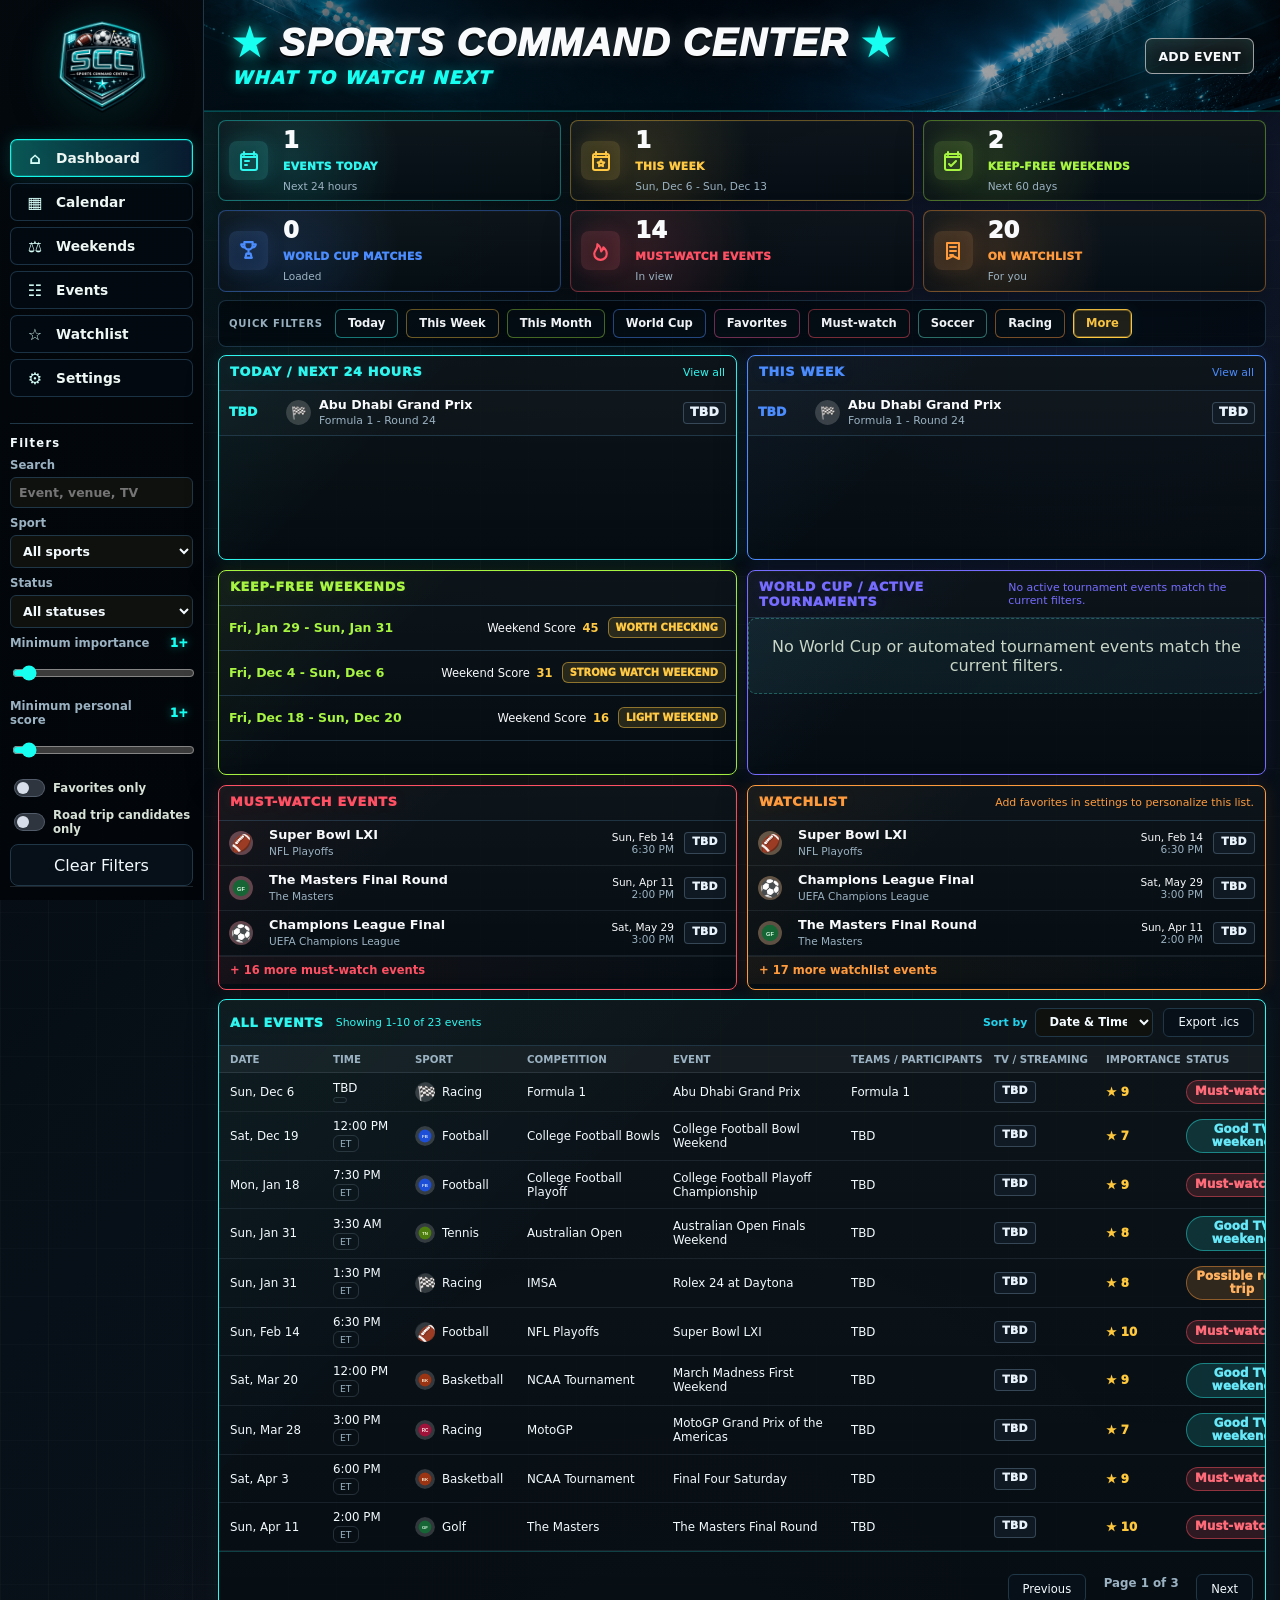
==== commit f79da597: "Add dedicated events board" ====
--- a/index.html
+++ b/index.html
@@ -31,7 +31,7 @@
           <button class="nav-item active" type="button" data-view="dashboard"><span>⌂</span> Dashboard</button>
           <button class="nav-item" type="button" data-view="calendar"><span>▦</span> Calendar</button>
           <button class="nav-item" type="button" data-view="weekends"><span>⚖</span> Weekends</button>
-          <button class="nav-item" type="button" data-view="dashboard" data-nav-filter="all"><span>☷</span> Events</button>
+          <button class="nav-item" type="button" data-view="events"><span>☷</span> Events</button>
           <button class="nav-item" type="button" data-view="dashboard" data-nav-filter="favorites"><span>☆</span> Watchlist</button>
           <button class="nav-item" type="button" data-view="settings"><span>⚙</span> Settings</button>
         </nav>
@@ -74,15 +74,6 @@
             Road trip candidates only
           </label>
           <button id="clearFiltersButton" class="secondary-button" type="button">Clear Filters</button>
-        </section>
-
-        <section class="data-panel" aria-label="Share event data">
-          <h2>Event updates</h2>
-          <button id="exportButton" class="secondary-button" type="button">Export Shared JSON</button>
-          <button id="importButton" class="secondary-button" type="button">Import JSON</button>
-          <button id="calendarExportButton" class="secondary-button" type="button">Export Google Calendar</button>
-          <input id="importFileInput" type="file" accept="application/json,.json" hidden>
-          <p id="dataStatus" class="data-status">Share JSON for the app, or export high-priority events to calendar.</p>
         </section>
 
         <section class="sidebar-footer" aria-label="App status">
@@ -285,7 +276,7 @@
                 <div class="table-actions">
                   <label class="sort-control">Sort by
                     <select id="eventSortInput">
-                      <option value="date">Date</option>
+                      <option value="date">Date &amp; Time</option>
                       <option value="importance">Importance</option>
                       <option value="sport">Sport</option>
                     </select>
@@ -298,6 +289,96 @@
                 <button id="eventPreviousPageButton" class="secondary-button compact-action" type="button">Previous</button>
                 <span id="eventPageCount">Page 1 of 1</span>
                 <button id="eventNextPageButton" class="secondary-button compact-action" type="button">Next</button>
+              </div>
+            </article>
+          </section>
+        </section>
+
+        <section id="eventsView" class="view">
+          <section class="events-command-board" aria-label="Events command board">
+            <div class="events-board-intro">
+              <div>
+                <p class="scoreboard-label">Event board</p>
+                <h3>Shared sports agenda</h3>
+                <p id="eventsBoardSummary">Browse upcoming events with watch priority, TV info, and shared interest signals.</p>
+              </div>
+              <button id="eventsBoardExportButton" class="secondary-button compact-action" type="button">Export .ics</button>
+            </div>
+
+            <section class="events-board-stats" aria-label="Events page summary">
+              <article class="events-board-stat">
+                <span>Upcoming</span>
+                <strong id="eventsBoardUpcoming">0</strong>
+              </article>
+              <article class="events-board-stat">
+                <span>Next 7 days</span>
+                <strong id="eventsBoardNext7">0</strong>
+              </article>
+              <article class="events-board-stat">
+                <span>This weekend</span>
+                <strong id="eventsBoardWeekend">0</strong>
+              </article>
+              <article class="events-board-stat">
+                <span>Must-watch</span>
+                <strong id="eventsBoardMustWatch">0</strong>
+              </article>
+              <article class="events-board-stat">
+                <span>Watchlist</span>
+                <strong id="eventsBoardFavorites">0</strong>
+              </article>
+              <article class="events-board-stat">
+                <span>TV TBD</span>
+                <strong id="eventsBoardTbdTv">0</strong>
+              </article>
+            </section>
+
+            <section class="events-board-controls" aria-label="Event board controls">
+              <label class="events-search-control">
+                Search events
+                <input id="eventsPageSearchInput" type="search" placeholder="Team, race, competition, channel">
+              </label>
+              <label>
+                Date range
+                <select id="eventsDateRangeInput">
+                  <option value="upcoming">Upcoming</option>
+                  <option value="today">Today / 24 hours</option>
+                  <option value="week">Next 7 days</option>
+                  <option value="weekend">This weekend</option>
+                  <option value="thirty">Next 30 days</option>
+                  <option value="month">This month</option>
+                  <option value="all">All matching</option>
+                </select>
+              </label>
+              <label>
+                Sort by
+                <select id="eventsPageSortInput">
+                  <option value="date">Date &amp; Time</option>
+                  <option value="priority">Watch priority</option>
+                  <option value="must-watch">Must-watch first</option>
+                  <option value="sport">Sport</option>
+                  <option value="competition">Competition</option>
+                </select>
+              </label>
+              <button id="eventsPageClearButton" class="secondary-button compact-action" type="button">Reset Board</button>
+              <div class="events-board-chips" aria-label="Event board quick filters">
+                <button class="events-board-chip active" type="button" data-events-filter="all">All</button>
+                <button class="events-board-chip" type="button" data-events-filter="must-watch">Must-watch</button>
+                <button class="events-board-chip" type="button" data-events-filter="favorites">Watchlist</button>
+                <button class="events-board-chip" type="button" data-events-filter="world-cup">World Cup</button>
+                <button class="events-board-chip" type="button" data-events-filter="racing">Racing</button>
+                <button class="events-board-chip" type="button" data-events-filter="soccer">Soccer</button>
+                <button class="events-board-chip" type="button" data-events-filter="tbd-tv">TV TBD</button>
+              </div>
+            </section>
+
+            <article class="panel events-agenda-panel">
+              <div class="panel-heading">
+                <h3>Upcoming Agenda</h3>
+                <p id="eventsPageSummary">Showing matching events.</p>
+              </div>
+              <div id="eventsAgendaList" class="events-agenda-list"></div>
+              <div id="eventsPagePagination" class="event-pagination" hidden>
+                <button id="eventsPageMoreButton" class="secondary-button compact-action" type="button">Load More Events</button>
               </div>
             </article>
           </section>
@@ -383,6 +464,18 @@
                 <input id="updateUrlInput" placeholder="events.json">
               </label>
             </div>
+            <section class="settings-share-panel" aria-label="Share event data">
+              <div>
+                <h4>Share event data</h4>
+                <p id="dataStatus" class="data-status">Share JSON for the app, or export high-priority events to calendar.</p>
+              </div>
+              <div class="settings-share-actions">
+                <button id="exportButton" class="secondary-button" type="button">Export Shared JSON</button>
+                <button id="importButton" class="secondary-button" type="button">Import JSON</button>
+                <button id="calendarExportButton" class="secondary-button" type="button">Export Google Calendar</button>
+                <input id="importFileInput" type="file" accept="application/json,.json" hidden>
+              </div>
+            </section>
             <div class="settings-actions">
               <button id="saveSettingsButton" class="primary-button" type="button">Save Settings</button>
               <button id="checkUpdatesButton" class="secondary-button" type="button">Check for Event Updates</button>
--- a/styles.css
+++ b/styles.css
@@ -2767,11 +2767,50 @@
   min-height: 38px;
 }
 
+.settings-share-panel {
+  display: grid;
+  grid-template-columns: minmax(0, 1fr) minmax(280px, 0.9fr);
+  gap: 14px;
+  align-items: center;
+  border-top: 1px solid rgba(148, 163, 184, 0.14);
+  border-bottom: 1px solid rgba(148, 163, 184, 0.14);
+  background:
+    radial-gradient(circle at 0% 50%, rgba(45, 212, 191, 0.11), transparent 32%),
+    rgba(2, 8, 14, 0.36);
+  padding: 14px 16px;
+}
+
+.settings-share-panel h4 {
+  margin: 0 0 5px;
+  color: #70fff0;
+  font-size: 0.88rem;
+  font-weight: 1000;
+  letter-spacing: 0.08em;
+  text-transform: uppercase;
+}
+
+.settings-share-actions {
+  display: grid;
+  grid-template-columns: repeat(3, minmax(0, 1fr));
+  gap: 8px;
+}
+
+.settings-share-actions .secondary-button {
+  min-height: 36px;
+  border-color: rgba(45, 212, 191, 0.28);
+  background: rgba(7, 18, 28, 0.78);
+}
+
+.settings-share-actions .secondary-button:hover {
+  border-color: rgba(45, 212, 191, 0.68);
+  color: #70fff0;
+}
+
 .settings-actions {
   display: flex;
   flex-wrap: wrap;
   gap: 10px;
-  padding: 0 16px 14px;
+  padding: 14px 16px;
 }
 
 .settings-actions .primary-button,
@@ -2791,6 +2830,11 @@
   }
 
   .settings-grid {
+    grid-template-columns: 1fr;
+  }
+
+  .settings-share-panel,
+  .settings-share-actions {
     grid-template-columns: 1fr;
   }
 }
@@ -3743,3 +3787,1420 @@
   width: 25px;
   height: 25px;
 }
+
+/* Version 0.20.0: premium SCC broadcast Calendar view. */
+#calendarView {
+  --calendar-accent: var(--brand-cyan, #2ff7f0);
+  --calendar-blue: var(--accent-blue, #4b8cff);
+  --calendar-gold: var(--accent-gold, #ffc943);
+  --calendar-red: var(--accent-red, #ff5163);
+  --calendar-cell: rgba(5, 15, 23, 0.88);
+  --calendar-cell-strong: rgba(8, 22, 33, 0.94);
+  --calendar-line: rgba(89, 145, 184, 0.28);
+  --calendar-glow: rgba(47, 247, 240, 0.12);
+}
+
+.calendar-toolbar {
+  align-items: center;
+  margin-bottom: 10px;
+  border: 1px solid rgba(47, 247, 240, 0.32);
+  border-radius: 8px;
+  background:
+    radial-gradient(circle at 50% 0%, rgba(47, 247, 240, 0.16), transparent 34%),
+    linear-gradient(90deg, rgba(47, 247, 240, 0.09), rgba(75, 140, 255, 0.07) 48%, rgba(47, 247, 240, 0.055)),
+    rgba(3, 10, 16, 0.9);
+  box-shadow:
+    inset 0 1px 0 rgba(255, 255, 255, 0.06),
+    0 0 22px rgba(47, 247, 240, 0.08);
+  padding: 7px;
+}
+
+.calendar-toolbar h3 {
+  color: var(--text-main, var(--text));
+  font-size: 1.04rem;
+  font-weight: 950;
+  letter-spacing: 0.03em;
+  text-align: center;
+  text-transform: uppercase;
+  text-shadow: 0 0 18px rgba(47, 247, 240, 0.22);
+}
+
+.calendar-toolbar .secondary-button {
+  min-width: 96px;
+  border-color: rgba(47, 247, 240, 0.24);
+  background: rgba(7, 18, 28, 0.78);
+  color: var(--text-main, var(--text));
+  font-size: 0.78rem;
+  font-weight: 850;
+}
+
+.calendar-toolbar .secondary-button:hover {
+  border-color: var(--calendar-accent);
+  color: var(--calendar-accent);
+  box-shadow: 0 0 14px rgba(47, 247, 240, 0.14);
+}
+
+.calendar-weekdays {
+  gap: 6px;
+  margin-bottom: 6px;
+  border: 1px solid rgba(75, 140, 255, 0.18);
+  border-radius: 8px;
+  background:
+    linear-gradient(90deg, rgba(47, 247, 240, 0.065), rgba(75, 140, 255, 0.045)),
+    rgba(2, 8, 14, 0.76);
+  color: var(--calendar-accent);
+  font-size: 0.66rem;
+  letter-spacing: 0.12em;
+  padding: 6px;
+}
+
+.calendar-weekdays span {
+  border-right: 1px solid rgba(120, 165, 190, 0.12);
+  padding: 2px 8px;
+}
+
+.calendar-weekdays span:last-child {
+  border-right: 0;
+}
+
+.calendar-grid {
+  gap: 7px;
+  border: 1px solid rgba(47, 247, 240, 0.24);
+  border-radius: 8px;
+  background:
+    radial-gradient(circle at 18% 0%, rgba(47, 247, 240, 0.12), transparent 34%),
+    radial-gradient(circle at 82% 100%, rgba(75, 140, 255, 0.11), transparent 32%),
+    linear-gradient(90deg, rgba(255, 255, 255, 0.018) 1px, transparent 1px),
+    linear-gradient(180deg, rgba(255, 255, 255, 0.014) 1px, transparent 1px),
+    rgba(2, 8, 14, 0.76);
+  background-size: auto, auto, 36px 36px, 36px 36px, auto;
+  box-shadow:
+    inset 0 0 0 1px rgba(255, 255, 255, 0.018),
+    0 14px 34px rgba(0, 0, 0, 0.3),
+    0 0 22px rgba(47, 247, 240, 0.07);
+  padding: 7px;
+}
+
+.calendar-day {
+  position: relative;
+  display: flex;
+  min-height: 126px;
+  max-height: 220px;
+  overflow-y: auto;
+  flex-direction: column;
+  gap: 5px;
+  border: 1px solid var(--calendar-line);
+  border-radius: 8px;
+  background:
+    linear-gradient(180deg, rgba(255, 255, 255, 0.035), transparent 18%),
+    radial-gradient(circle at 12% 0%, rgba(47, 247, 240, 0.055), transparent 36%),
+    linear-gradient(180deg, var(--calendar-cell-strong), var(--calendar-cell));
+  box-shadow:
+    inset 0 1px 0 rgba(255, 255, 255, 0.045),
+    inset 0 -18px 30px rgba(0, 0, 0, 0.12);
+  padding: 7px;
+  scrollbar-color: rgba(47, 247, 240, 0.42) rgba(255, 255, 255, 0.04);
+  scrollbar-width: thin;
+}
+
+.calendar-day:hover {
+  border-color: rgba(47, 247, 240, 0.48);
+  background:
+    linear-gradient(180deg, rgba(255, 255, 255, 0.045), transparent 18%),
+    radial-gradient(circle at 12% 0%, rgba(47, 247, 240, 0.09), transparent 38%),
+    linear-gradient(180deg, rgba(9, 26, 39, 0.96), rgba(4, 14, 22, 0.94));
+}
+
+.calendar-day::-webkit-scrollbar {
+  width: 5px;
+}
+
+.calendar-day::-webkit-scrollbar-track {
+  background: rgba(255, 255, 255, 0.04);
+}
+
+.calendar-day::-webkit-scrollbar-thumb {
+  border-radius: 999px;
+  background: rgba(47, 247, 240, 0.42);
+}
+
+.calendar-day.outside-month {
+  opacity: 1;
+  border-color: rgba(84, 116, 143, 0.16);
+  background:
+    linear-gradient(180deg, rgba(255, 255, 255, 0.02), transparent 18%),
+    linear-gradient(180deg, rgba(6, 13, 20, 0.62), rgba(4, 9, 15, 0.66));
+}
+
+.calendar-day.is-weekend:not(.outside-month) {
+  background:
+    linear-gradient(180deg, rgba(255, 255, 255, 0.035), transparent 18%),
+    radial-gradient(circle at 90% 0%, rgba(75, 140, 255, 0.09), transparent 35%),
+    linear-gradient(180deg, var(--calendar-cell-strong), var(--calendar-cell));
+}
+
+.calendar-day.has-events {
+  border-color: rgba(47, 247, 240, 0.3);
+}
+
+.calendar-day.has-priority-events {
+  border-color: rgba(255, 81, 99, 0.46);
+  box-shadow:
+    inset 0 1px 0 rgba(255, 255, 255, 0.05),
+    0 0 18px rgba(255, 81, 99, 0.08);
+}
+
+.calendar-day.is-today {
+  border-color: rgba(47, 247, 240, 0.72);
+  box-shadow:
+    inset 0 1px 0 rgba(255, 255, 255, 0.06),
+    0 0 0 1px rgba(47, 247, 240, 0.18),
+    0 0 24px rgba(47, 247, 240, 0.14);
+}
+
+.day-number {
+  display: inline-grid;
+  min-width: 24px;
+  height: 22px;
+  width: fit-content;
+  place-items: center;
+  margin: 0 0 2px;
+  border: 1px solid rgba(120, 165, 190, 0.2);
+  border-radius: 6px;
+  background: rgba(8, 20, 30, 0.74);
+  color: var(--text-muted, var(--muted));
+  font-size: 0.68rem;
+  font-weight: 950;
+  line-height: 1;
+  padding: 0 7px;
+}
+
+.outside-month .day-number {
+  border-color: rgba(120, 165, 190, 0.12);
+  background: rgba(255, 255, 255, 0.035);
+  color: rgba(154, 168, 181, 0.56);
+}
+
+.is-today .day-number {
+  border-color: rgba(47, 247, 240, 0.85);
+  background: var(--calendar-accent);
+  color: #021015;
+  box-shadow: 0 0 16px rgba(47, 247, 240, 0.28);
+}
+
+.calendar-event {
+  display: grid;
+  grid-template-columns: minmax(0, 1fr);
+  gap: 3px;
+  width: 100%;
+  margin: 0;
+  border: 1px solid rgba(120, 165, 190, 0.18);
+  border-left: 3px solid var(--sport-color, var(--calendar-accent));
+  border-radius: 6px;
+  background:
+    linear-gradient(90deg, var(--sport-bg, rgba(47, 247, 240, 0.12)), transparent 42%),
+    linear-gradient(180deg, rgba(16, 31, 44, 0.9), rgba(6, 15, 24, 0.92));
+  color: var(--text-main, var(--text));
+  padding: 5px 6px 5px 7px;
+  text-align: left;
+  transition: border-color 140ms ease, transform 140ms ease, background 140ms ease;
+}
+
+.calendar-event:hover {
+  border-color: var(--sport-line, rgba(47, 247, 240, 0.62));
+  border-left-color: var(--sport-color, var(--calendar-accent));
+  background:
+    linear-gradient(90deg, var(--sport-bg, rgba(47, 247, 240, 0.15)), transparent 48%),
+    linear-gradient(180deg, rgba(19, 38, 54, 0.96), rgba(7, 18, 29, 0.96));
+  transform: translateY(-1px);
+}
+
+.calendar-event.priority-calendar-event {
+  border-color: rgba(255, 81, 99, 0.4);
+  border-left-color: var(--calendar-red);
+  box-shadow: inset 0 0 0 1px rgba(255, 81, 99, 0.06);
+}
+
+.calendar-event .tag {
+  width: fit-content;
+  max-width: 82px;
+  border-radius: 5px;
+  overflow: hidden;
+  padding: 2px 5px;
+  color: var(--sport-color, var(--tag-color));
+  font-size: 0.54rem;
+  letter-spacing: 0.02em;
+  line-height: 1;
+  text-overflow: ellipsis;
+  white-space: nowrap;
+}
+
+.calendar-event strong {
+  display: -webkit-box;
+  overflow: hidden;
+  color: var(--text-main, var(--text));
+  font-size: 0.7rem;
+  font-weight: 900;
+  line-height: 1.16;
+  -webkit-box-orient: vertical;
+  -webkit-line-clamp: 2;
+}
+
+.calendar-event-meta {
+  display: block;
+  overflow: hidden;
+  color: var(--text-muted, var(--muted));
+  font-size: 0.61rem;
+  font-weight: 750;
+  letter-spacing: 0.01em;
+  line-height: 1.15;
+  text-overflow: ellipsis;
+  white-space: nowrap;
+}
+
+body[data-theme="light"] #calendarView {
+  --calendar-cell: rgba(242, 247, 252, 0.92);
+  --calendar-cell-strong: rgba(255, 255, 255, 0.96);
+  --calendar-line: rgba(69, 93, 118, 0.24);
+  --calendar-glow: rgba(0, 143, 154, 0.11);
+}
+
+body[data-theme="light"] .calendar-toolbar,
+body[data-theme="light"] .calendar-weekdays,
+body[data-theme="light"] .calendar-grid {
+  background:
+    linear-gradient(90deg, rgba(0, 143, 154, 0.08), rgba(36, 95, 214, 0.05)),
+    rgba(255, 255, 255, 0.9);
+  box-shadow: 0 14px 28px rgba(24, 36, 48, 0.08);
+}
+
+body[data-theme="light"] .calendar-day {
+  background:
+    linear-gradient(180deg, rgba(255, 255, 255, 0.92), rgba(239, 246, 252, 0.9));
+  box-shadow:
+    inset 0 1px 0 rgba(255, 255, 255, 0.75),
+    0 8px 18px rgba(24, 36, 48, 0.05);
+}
+
+body[data-theme="light"] .calendar-day.outside-month {
+  background:
+    linear-gradient(180deg, rgba(245, 249, 252, 0.78), rgba(230, 238, 246, 0.72));
+}
+
+body[data-theme="light"] .day-number {
+  background: rgba(237, 244, 250, 0.95);
+  color: var(--text-muted);
+}
+
+body[data-theme="light"] .is-today .day-number {
+  background: var(--calendar-accent);
+  color: #ffffff;
+}
+
+body[data-theme="light"] .calendar-event {
+  background:
+    linear-gradient(90deg, var(--sport-bg, rgba(0, 143, 154, 0.09)), transparent 42%),
+    linear-gradient(180deg, rgba(255, 255, 255, 0.98), rgba(241, 247, 252, 0.94));
+}
+
+@media (max-width: 760px) {
+  .calendar-toolbar {
+    display: grid;
+    grid-template-columns: repeat(2, minmax(0, 1fr));
+    gap: 7px;
+  }
+
+  .calendar-toolbar h3 {
+    grid-column: 1 / -1;
+    order: -1;
+  }
+
+  .calendar-toolbar .secondary-button {
+    width: 100%;
+    min-width: 0;
+  }
+
+  .calendar-grid {
+    grid-template-columns: 1fr;
+    padding: 6px;
+  }
+
+  .calendar-day {
+    min-height: 92px;
+    max-height: none;
+  }
+
+  .calendar-event {
+    padding: 6px 7px;
+  }
+
+  .calendar-event strong {
+    font-size: 0.73rem;
+  }
+}
+
+/* Version 0.20.1: Weekends shared-interest command board. */
+#weekendsView {
+  --weekend-cyan: var(--brand-cyan, #2ff7f0);
+  --weekend-blue: var(--accent-blue, #4b8cff);
+  --weekend-gold: var(--accent-gold, #ffc943);
+  --weekend-lime: var(--accent-lime, #a7f542);
+  --weekend-orange: var(--accent-orange, #ff9b3d);
+  --weekend-red: var(--accent-red, #ff5163);
+}
+
+#weekendsView > .panel {
+  border-color: rgba(47, 247, 240, 0.3);
+  background:
+    radial-gradient(circle at 12% 0%, rgba(47, 247, 240, 0.11), transparent 32%),
+    radial-gradient(circle at 86% 12%, rgba(75, 140, 255, 0.09), transparent 30%),
+    linear-gradient(180deg, rgba(9, 22, 34, 0.94), rgba(3, 10, 16, 0.96));
+  box-shadow:
+    inset 0 0 0 1px rgba(255, 255, 255, 0.018),
+    0 18px 38px rgba(0, 0, 0, 0.3),
+    0 0 22px rgba(47, 247, 240, 0.06);
+}
+
+#weekendsView .panel-heading {
+  border-bottom-color: rgba(47, 247, 240, 0.24);
+  background:
+    linear-gradient(90deg, rgba(47, 247, 240, 0.08), rgba(75, 140, 255, 0.055) 48%, rgba(47, 247, 240, 0.035)),
+    rgba(2, 8, 14, 0.72);
+}
+
+#weekendsView .panel-heading h3 {
+  color: var(--weekend-cyan);
+  text-shadow: 0 0 16px rgba(47, 247, 240, 0.22);
+}
+
+#weekendsView .weekend-list {
+  gap: 14px;
+  padding: 12px;
+}
+
+.weekend-command-card {
+  position: relative;
+  overflow: hidden;
+  border-color: var(--sport-line, rgba(47, 247, 240, 0.34));
+  border-left-color: var(--sport-color, var(--weekend-cyan));
+  background:
+    radial-gradient(circle at 0% 0%, var(--sport-bg, rgba(47, 247, 240, 0.12)), transparent 34%),
+    linear-gradient(135deg, rgba(17, 41, 58, 0.82), rgba(5, 14, 23, 0.95) 48%, rgba(2, 8, 14, 0.98)),
+    var(--panel-surface, rgba(5, 13, 21, 0.96));
+  box-shadow:
+    inset 0 1px 0 rgba(255, 255, 255, 0.055),
+    0 12px 28px rgba(0, 0, 0, 0.28),
+    0 0 16px color-mix(in srgb, var(--sport-color, #2ff7f0) 20%, transparent);
+  padding: 0;
+}
+
+.weekend-command-card::before {
+  position: absolute;
+  inset: 0 0 auto;
+  height: 1px;
+  background: linear-gradient(90deg, transparent, var(--sport-color, var(--weekend-cyan)), transparent);
+  content: "";
+  opacity: 0.82;
+}
+
+.weekend-command-header {
+  display: grid;
+  grid-template-columns: minmax(0, 1fr) minmax(132px, 170px) minmax(230px, 280px);
+  gap: 12px;
+  align-items: stretch;
+  padding: 14px 14px 10px;
+}
+
+.weekend-title-block {
+  display: grid;
+  gap: 7px;
+  min-width: 0;
+}
+
+.weekend-kicker {
+  color: var(--sport-color, var(--weekend-cyan));
+  font-size: 0.65rem;
+  font-weight: 950;
+  letter-spacing: 0.14em;
+  line-height: 1;
+  text-transform: uppercase;
+}
+
+.weekend-command-card h4 {
+  margin: 0;
+  color: var(--text-main, #f8fafc);
+  font-size: 1.05rem;
+  font-weight: 950;
+  letter-spacing: 0.01em;
+}
+
+.weekend-signal-row {
+  display: flex;
+  flex-wrap: wrap;
+  gap: 7px;
+  align-items: center;
+  color: var(--text-muted, var(--muted));
+  font-size: 0.78rem;
+  font-weight: 750;
+}
+
+.weekend-command-card .score-label {
+  display: inline-flex;
+  align-items: center;
+  min-height: 24px;
+  border-color: rgba(255, 201, 67, 0.48);
+  border-radius: 6px;
+  padding: 4px 8px;
+  line-height: 1;
+}
+
+.weekend-score-box,
+.weekend-shared-box {
+  display: grid;
+  align-content: center;
+  gap: 4px;
+  min-width: 0;
+  border: 1px solid rgba(120, 165, 190, 0.2);
+  border-radius: 8px;
+  background:
+    linear-gradient(180deg, rgba(255, 255, 255, 0.045), rgba(255, 255, 255, 0.012)),
+    rgba(4, 13, 21, 0.72);
+  padding: 10px;
+}
+
+.weekend-score-box span,
+.weekend-shared-box span {
+  color: var(--text-muted, var(--muted));
+  font-size: 0.62rem;
+  font-weight: 950;
+  letter-spacing: 0.12em;
+  text-transform: uppercase;
+}
+
+.weekend-score-box strong {
+  color: var(--weekend-gold);
+  font-size: 1.55rem;
+  font-weight: 1000;
+  line-height: 1;
+}
+
+.weekend-score-box small,
+.weekend-shared-box small,
+.weekend-shared-box em {
+  overflow: hidden;
+  color: var(--text-muted, var(--muted));
+  font-size: 0.7rem;
+  font-style: normal;
+  font-weight: 750;
+  line-height: 1.25;
+  text-overflow: ellipsis;
+  white-space: nowrap;
+}
+
+.weekend-shared-box {
+  border-color: rgba(47, 247, 240, 0.24);
+  background:
+    radial-gradient(circle at 18% 22%, rgba(47, 247, 240, 0.12), transparent 42%),
+    linear-gradient(180deg, rgba(255, 255, 255, 0.04), rgba(255, 255, 255, 0.012)),
+    rgba(4, 13, 21, 0.74);
+}
+
+.weekend-shared-box strong {
+  color: var(--weekend-cyan);
+  font-size: 1.08rem;
+  font-weight: 1000;
+  line-height: 1;
+}
+
+.weekend-shared-box em {
+  color: var(--weekend-gold);
+}
+
+.weekend-command-actions {
+  display: flex;
+  justify-content: flex-start;
+  padding: 2px 0 0;
+}
+
+.weekend-command-actions .secondary-button {
+  border-color: rgba(47, 247, 240, 0.28);
+  background: rgba(7, 18, 28, 0.78);
+  color: var(--text-main, #f8fafc);
+  font-size: 0.75rem;
+  font-weight: 850;
+}
+
+.weekend-command-actions .secondary-button:hover {
+  border-color: var(--sport-color, var(--weekend-cyan));
+  color: var(--sport-color, var(--weekend-cyan));
+}
+
+.weekend-command-events {
+  gap: 8px;
+  padding: 0 14px 14px;
+}
+
+.weekend-event-row {
+  display: grid;
+  grid-template-columns: 38px minmax(0, 1fr) minmax(218px, 264px) 66px;
+  gap: 10px;
+  align-items: center;
+  border: 1px solid rgba(120, 165, 190, 0.18);
+  border-left: 3px solid var(--sport-color, var(--weekend-cyan));
+  border-radius: 8px;
+  background:
+    linear-gradient(90deg, var(--sport-bg, rgba(47, 247, 240, 0.1)), transparent 38%),
+    linear-gradient(180deg, rgba(16, 31, 44, 0.86), rgba(5, 14, 23, 0.92));
+  color: var(--text-main, #f8fafc);
+  min-height: 80px;
+  padding: 9px 10px;
+}
+
+.weekend-event-row:hover {
+  border-color: var(--sport-line, rgba(47, 247, 240, 0.54));
+  border-left-color: var(--sport-color, var(--weekend-cyan));
+  background:
+    linear-gradient(90deg, var(--sport-bg, rgba(47, 247, 240, 0.15)), transparent 42%),
+    linear-gradient(180deg, rgba(19, 38, 54, 0.95), rgba(7, 18, 29, 0.96));
+  transform: translateY(-1px);
+}
+
+.weekend-event-logo {
+  display: grid;
+  place-items: center;
+}
+
+.weekend-event-logo .logo-frame,
+.weekend-event-logo .sport-disc {
+  width: 32px;
+  height: 32px;
+}
+
+.weekend-event-logo .sport-logo {
+  max-width: 24px;
+  max-height: 24px;
+}
+
+.weekend-event-main {
+  display: grid;
+  gap: 4px;
+  min-width: 0;
+}
+
+.weekend-event-tags,
+.weekend-event-meta {
+  display: flex;
+  flex-wrap: wrap;
+  gap: 5px;
+  align-items: center;
+}
+
+.weekend-event-tags .tag {
+  min-width: 0;
+  border-radius: 999px;
+  padding: 3px 7px;
+  font-size: 0.58rem;
+  line-height: 1;
+}
+
+.weekend-event-main > strong {
+  overflow: hidden;
+  color: var(--text-main, #f8fafc);
+  font-size: 0.93rem;
+  font-weight: 950;
+  line-height: 1.18;
+  text-overflow: ellipsis;
+  white-space: nowrap;
+}
+
+.weekend-event-main .event-matchup {
+  overflow: hidden;
+  color: var(--text-muted, var(--muted));
+  font-size: 0.72rem;
+  font-weight: 750;
+  line-height: 1.1;
+  text-overflow: ellipsis;
+  white-space: nowrap;
+}
+
+.weekend-event-meta {
+  color: var(--text-muted, var(--muted));
+  font-size: 0.71rem;
+  font-weight: 720;
+  line-height: 1.15;
+}
+
+.weekend-event-meta span:not(:first-child)::before {
+  color: rgba(148, 163, 184, 0.46);
+  content: "/";
+  margin-right: 5px;
+}
+
+.weekend-event-reason {
+  width: fit-content;
+  color: var(--weekend-gold);
+  font-size: 0.7rem;
+  font-weight: 950;
+}
+
+.shared-interest-card {
+  display: grid;
+  gap: 5px;
+  min-width: 0;
+  border: 1px solid rgba(47, 247, 240, 0.22);
+  border-radius: 8px;
+  background:
+    radial-gradient(circle at 12% 30%, rgba(47, 247, 240, 0.12), transparent 48%),
+    rgba(3, 12, 19, 0.72);
+  padding: 7px 8px;
+}
+
+.shared-interest-head,
+.interest-meter,
+.shared-interest-label {
+  display: flex;
+  align-items: center;
+}
+
+.shared-interest-head {
+  justify-content: space-between;
+  gap: 8px;
+  color: var(--text-muted, var(--muted));
+  font-size: 0.6rem;
+  font-weight: 950;
+  letter-spacing: 0.09em;
+  line-height: 1;
+  text-transform: uppercase;
+}
+
+.shared-interest-head strong {
+  color: var(--weekend-cyan);
+  font-size: 0.78rem;
+  font-weight: 1000;
+}
+
+.shared-interest-bars {
+  display: grid;
+  gap: 4px;
+}
+
+.interest-meter {
+  display: grid;
+  grid-template-columns: 42px minmax(0, 1fr) 18px;
+  gap: 6px;
+  color: var(--text-muted, var(--muted));
+  font-size: 0.63rem;
+  font-weight: 850;
+}
+
+.interest-meter i {
+  position: relative;
+  overflow: hidden;
+  height: 6px;
+  border-radius: 999px;
+  background: rgba(255, 255, 255, 0.11);
+}
+
+.interest-meter b {
+  position: absolute;
+  inset: 0 auto 0 0;
+  width: var(--my-interest);
+  border-radius: inherit;
+  background: linear-gradient(90deg, var(--weekend-cyan), var(--weekend-blue));
+  box-shadow: 0 0 10px rgba(47, 247, 240, 0.24);
+}
+
+.friend-meter b {
+  width: var(--friend-interest);
+  background: linear-gradient(90deg, var(--weekend-gold), var(--weekend-orange));
+  box-shadow: 0 0 10px rgba(255, 201, 67, 0.2);
+}
+
+.interest-meter strong {
+  color: var(--text-main, #f8fafc);
+  font-size: 0.66rem;
+  font-weight: 950;
+  text-align: right;
+}
+
+.shared-interest-label {
+  justify-content: center;
+  min-height: 18px;
+  border-radius: 999px;
+  background: rgba(47, 247, 240, 0.1);
+  color: var(--weekend-cyan);
+  font-size: 0.64rem;
+  font-weight: 950;
+  line-height: 1;
+}
+
+.shared-strong .shared-interest-card,
+.shared-lock .shared-interest-card {
+  border-color: rgba(255, 201, 67, 0.34);
+  background:
+    radial-gradient(circle at 12% 30%, rgba(255, 201, 67, 0.13), transparent 50%),
+    rgba(3, 12, 19, 0.74);
+}
+
+.shared-strong .shared-interest-label,
+.shared-lock .shared-interest-label {
+  background: rgba(255, 201, 67, 0.12);
+  color: var(--weekend-gold);
+}
+
+.shared-split .shared-interest-card {
+  border-color: rgba(255, 155, 61, 0.32);
+}
+
+.shared-split .shared-interest-label {
+  background: rgba(255, 155, 61, 0.12);
+  color: var(--weekend-orange);
+}
+
+.shared-low .shared-interest-card {
+  border-color: rgba(148, 163, 184, 0.2);
+}
+
+.shared-low .shared-interest-label {
+  background: rgba(148, 163, 184, 0.1);
+  color: var(--text-muted, var(--muted));
+}
+
+.weekend-priority-badge {
+  display: grid;
+  place-items: center;
+  gap: 2px;
+  min-width: 54px;
+  border: 1px solid rgba(255, 201, 67, 0.32);
+  border-radius: 8px;
+  background:
+    linear-gradient(180deg, rgba(255, 201, 67, 0.16), rgba(255, 201, 67, 0.06)),
+    rgba(3, 12, 19, 0.74);
+  color: var(--weekend-gold);
+  padding: 6px 5px;
+}
+
+.weekend-priority-badge small {
+  color: var(--text-muted, var(--muted));
+  font-size: 0.54rem;
+  font-weight: 950;
+  letter-spacing: 0.08em;
+  text-transform: uppercase;
+}
+
+.weekend-priority-badge strong {
+  color: var(--weekend-gold);
+  font-size: 1rem;
+  font-weight: 1000;
+  line-height: 1;
+}
+
+body[data-theme="light"] #weekendsView > .panel,
+body[data-theme="light"] .weekend-command-card {
+  background:
+    radial-gradient(circle at 12% 0%, rgba(0, 143, 154, 0.09), transparent 32%),
+    linear-gradient(180deg, rgba(255, 255, 255, 0.98), rgba(236, 245, 250, 0.94));
+  box-shadow: 0 14px 28px rgba(24, 36, 48, 0.08);
+}
+
+body[data-theme="light"] .weekend-score-box,
+body[data-theme="light"] .weekend-shared-box,
+body[data-theme="light"] .shared-interest-card,
+body[data-theme="light"] .weekend-priority-badge {
+  background: rgba(255, 255, 255, 0.78);
+}
+
+body[data-theme="light"] .weekend-event-row {
+  background:
+    linear-gradient(90deg, var(--sport-bg, rgba(0, 143, 154, 0.08)), transparent 40%),
+    linear-gradient(180deg, rgba(255, 255, 255, 0.98), rgba(240, 247, 252, 0.94));
+}
+
+@media (max-width: 1100px) {
+  .weekend-command-header {
+    grid-template-columns: minmax(0, 1fr) minmax(128px, 160px);
+  }
+
+  .weekend-shared-box {
+    grid-column: 1 / -1;
+  }
+
+  .weekend-event-row {
+    grid-template-columns: 36px minmax(0, 1fr) minmax(198px, 240px) 58px;
+  }
+}
+
+@media (max-width: 760px) {
+  #weekendsView .weekend-list {
+    padding: 8px;
+  }
+
+  .weekend-command-header,
+  .weekend-event-row {
+    grid-template-columns: 1fr;
+  }
+
+  .weekend-command-header {
+    gap: 8px;
+    padding: 12px 10px 8px;
+  }
+
+  .weekend-command-events {
+    padding-left: 10px;
+    padding-right: 10px;
+  }
+
+  .weekend-command-actions {
+    justify-content: stretch;
+  }
+
+  .weekend-command-actions .secondary-button {
+    width: 100%;
+  }
+
+  .weekend-event-row {
+    gap: 8px;
+    min-height: 0;
+  }
+
+  .weekend-event-logo {
+    display: none;
+  }
+
+  .weekend-event-main > strong,
+  .weekend-event-main .event-matchup,
+  .weekend-shared-box small,
+  .weekend-shared-box em {
+    white-space: normal;
+  }
+
+  .weekend-priority-badge {
+    grid-template-columns: auto auto;
+    justify-content: center;
+  }
+}
+
+/* Version 0.21.0: dedicated Events command board. */
+#eventsView {
+  --events-cyan: var(--brand-cyan, #2ff7f0);
+  --events-blue: var(--accent-blue, #4b8cff);
+  --events-gold: var(--accent-gold, #ffc943);
+  --events-orange: var(--accent-orange, #ff9b3d);
+  --events-red: var(--accent-red, #ff5163);
+}
+
+.events-command-board {
+  display: grid;
+  gap: 12px;
+}
+
+.events-board-intro,
+.events-board-controls,
+.events-agenda-panel {
+  border: 1px solid rgba(47, 247, 240, 0.28);
+  border-radius: 8px;
+  background:
+    radial-gradient(circle at 12% 0%, rgba(47, 247, 240, 0.12), transparent 36%),
+    radial-gradient(circle at 88% 20%, rgba(75, 140, 255, 0.09), transparent 32%),
+    linear-gradient(180deg, rgba(8, 22, 34, 0.94), rgba(2, 8, 14, 0.97));
+  box-shadow:
+    inset 0 1px 0 rgba(255, 255, 255, 0.04),
+    0 16px 34px rgba(0, 0, 0, 0.26),
+    0 0 22px rgba(47, 247, 240, 0.06);
+}
+
+.events-board-intro {
+  display: flex;
+  gap: 14px;
+  align-items: center;
+  justify-content: space-between;
+  padding: 14px 16px;
+}
+
+.events-board-intro h3 {
+  margin: 2px 0 4px;
+  color: var(--text-main, #f8fafc);
+  font-size: 1.25rem;
+  font-weight: 1000;
+  letter-spacing: 0.01em;
+  text-transform: uppercase;
+}
+
+.events-board-intro p:last-child {
+  max-width: 760px;
+  margin: 0;
+  color: var(--text-muted, var(--muted));
+  font-size: 0.82rem;
+  font-weight: 750;
+  line-height: 1.35;
+}
+
+.events-board-stats {
+  display: grid;
+  grid-template-columns: repeat(6, minmax(0, 1fr));
+  gap: 8px;
+}
+
+.events-board-stat {
+  display: grid;
+  gap: 4px;
+  min-height: 72px;
+  border: 1px solid rgba(120, 165, 190, 0.2);
+  border-top-color: rgba(47, 247, 240, 0.38);
+  border-radius: 8px;
+  background:
+    linear-gradient(135deg, rgba(47, 247, 240, 0.1), transparent 44%),
+    linear-gradient(180deg, rgba(10, 24, 36, 0.92), rgba(3, 10, 16, 0.96));
+  padding: 10px 12px;
+}
+
+.events-board-stat:nth-child(2) {
+  border-top-color: rgba(75, 140, 255, 0.48);
+  background:
+    linear-gradient(135deg, rgba(75, 140, 255, 0.11), transparent 44%),
+    linear-gradient(180deg, rgba(10, 24, 36, 0.92), rgba(3, 10, 16, 0.96));
+}
+
+.events-board-stat:nth-child(3) {
+  border-top-color: rgba(167, 245, 66, 0.48);
+  background:
+    linear-gradient(135deg, rgba(167, 245, 66, 0.1), transparent 44%),
+    linear-gradient(180deg, rgba(10, 24, 36, 0.92), rgba(3, 10, 16, 0.96));
+}
+
+.events-board-stat:nth-child(4) {
+  border-top-color: rgba(255, 81, 99, 0.48);
+  background:
+    linear-gradient(135deg, rgba(255, 81, 99, 0.11), transparent 44%),
+    linear-gradient(180deg, rgba(10, 24, 36, 0.92), rgba(3, 10, 16, 0.96));
+}
+
+.events-board-stat:nth-child(5),
+.events-board-stat:nth-child(6) {
+  border-top-color: rgba(255, 155, 61, 0.48);
+  background:
+    linear-gradient(135deg, rgba(255, 155, 61, 0.1), transparent 44%),
+    linear-gradient(180deg, rgba(10, 24, 36, 0.92), rgba(3, 10, 16, 0.96));
+}
+
+.events-board-stat span {
+  color: var(--text-muted, var(--muted));
+  font-size: 0.64rem;
+  font-weight: 950;
+  letter-spacing: 0.11em;
+  line-height: 1;
+  text-transform: uppercase;
+}
+
+.events-board-stat strong {
+  color: var(--text-main, #f8fafc);
+  font-size: 1.5rem;
+  font-weight: 1000;
+  line-height: 1;
+}
+
+.events-board-controls {
+  display: grid;
+  grid-template-columns: minmax(240px, 1fr) minmax(150px, 180px) minmax(150px, 180px) auto;
+  gap: 10px;
+  align-items: end;
+  padding: 12px;
+}
+
+.events-board-controls label {
+  display: grid;
+  gap: 5px;
+  color: var(--text-muted, var(--muted));
+  font-size: 0.68rem;
+  font-weight: 950;
+  letter-spacing: 0.04em;
+  text-transform: uppercase;
+}
+
+.events-board-controls input,
+.events-board-controls select {
+  min-height: 38px;
+  border-color: rgba(120, 165, 190, 0.24);
+  background: rgba(2, 8, 14, 0.78);
+  color: var(--text-main, #f8fafc);
+  font-size: 0.82rem;
+}
+
+.events-board-chips {
+  display: flex;
+  grid-column: 1 / -1;
+  flex-wrap: wrap;
+  gap: 7px;
+}
+
+.events-board-chip {
+  min-height: 30px;
+  border: 1px solid rgba(120, 165, 190, 0.26);
+  border-radius: 7px;
+  background: rgba(2, 8, 14, 0.72);
+  color: var(--text-main, #f8fafc);
+  cursor: pointer;
+  font-size: 0.72rem;
+  font-weight: 950;
+  padding: 6px 10px;
+}
+
+.events-board-chip:hover,
+.events-board-chip.active {
+  border-color: var(--events-cyan);
+  background: rgba(47, 247, 240, 0.12);
+  color: var(--events-cyan);
+}
+
+.events-agenda-panel {
+  padding: 0;
+}
+
+.events-agenda-panel .panel-heading {
+  border-bottom-color: rgba(47, 247, 240, 0.22);
+  background:
+    linear-gradient(90deg, rgba(47, 247, 240, 0.08), rgba(75, 140, 255, 0.05)),
+    rgba(2, 8, 14, 0.76);
+}
+
+.events-agenda-list {
+  display: grid;
+  gap: 12px;
+  padding: 12px;
+}
+
+.events-date-group {
+  display: grid;
+  gap: 7px;
+}
+
+.events-date-heading {
+  display: flex;
+  align-items: center;
+  justify-content: space-between;
+  gap: 10px;
+  border-bottom: 1px solid rgba(47, 247, 240, 0.16);
+  color: var(--events-cyan);
+  font-size: 0.72rem;
+  font-weight: 1000;
+  letter-spacing: 0.1em;
+  padding: 2px 2px 7px;
+  text-transform: uppercase;
+}
+
+.events-date-heading small {
+  color: var(--text-muted, var(--muted));
+  font-size: 0.66rem;
+  font-weight: 850;
+  letter-spacing: 0;
+  text-transform: none;
+}
+
+.events-agenda-day {
+  display: grid;
+  gap: 7px;
+}
+
+.events-agenda-card {
+  display: grid;
+  grid-template-columns: 76px 38px minmax(0, 1fr) minmax(190px, 230px) 64px;
+  gap: 10px;
+  align-items: center;
+  min-height: 78px;
+  border: 1px solid rgba(120, 165, 190, 0.18);
+  border-left: 3px solid var(--sport-color, var(--events-cyan));
+  border-radius: 8px;
+  background:
+    linear-gradient(90deg, var(--sport-bg, rgba(47, 247, 240, 0.1)), transparent 38%),
+    linear-gradient(180deg, rgba(14, 30, 43, 0.92), rgba(4, 13, 21, 0.96));
+  color: var(--text-main, #f8fafc);
+  cursor: pointer;
+  padding: 9px 10px;
+  text-align: left;
+  transition: transform 160ms ease, border-color 160ms ease, background 160ms ease;
+}
+
+.events-agenda-card:hover {
+  border-color: var(--sport-line, rgba(47, 247, 240, 0.5));
+  border-left-color: var(--sport-color, var(--events-cyan));
+  background:
+    linear-gradient(90deg, var(--sport-bg, rgba(47, 247, 240, 0.15)), transparent 42%),
+    linear-gradient(180deg, rgba(18, 38, 54, 0.97), rgba(5, 15, 25, 0.98));
+  transform: translateY(-1px);
+}
+
+.events-agenda-time,
+.events-agenda-logo,
+.events-agenda-priority {
+  display: grid;
+  place-items: center;
+}
+
+.events-agenda-time {
+  gap: 1px;
+  justify-items: start;
+  color: var(--events-cyan);
+  font-weight: 950;
+  line-height: 1;
+}
+
+.events-agenda-time strong {
+  font-size: 0.88rem;
+  line-height: 1;
+}
+
+.events-agenda-time small {
+  color: var(--text-muted, var(--muted));
+  font-size: 0.62rem;
+  font-weight: 950;
+}
+
+.events-agenda-logo .logo-frame,
+.events-agenda-logo .sport-disc {
+  width: 32px;
+  height: 32px;
+}
+
+.events-agenda-logo .sport-logo {
+  max-width: 24px;
+  max-height: 24px;
+}
+
+.events-agenda-main {
+  display: grid;
+  gap: 4px;
+  min-width: 0;
+}
+
+.events-agenda-tags,
+.events-agenda-meta {
+  display: flex;
+  flex-wrap: wrap;
+  gap: 5px;
+  align-items: center;
+}
+
+.events-agenda-tags .tag {
+  min-width: 0;
+  border-radius: 999px;
+  padding: 3px 7px;
+  font-size: 0.58rem;
+  line-height: 1;
+}
+
+.events-agenda-main > strong {
+  overflow: hidden;
+  color: var(--text-main, #f8fafc);
+  font-size: 0.94rem;
+  font-weight: 1000;
+  line-height: 1.15;
+  text-overflow: ellipsis;
+  white-space: nowrap;
+}
+
+.events-agenda-main .event-matchup {
+  overflow: hidden;
+  color: var(--text-muted, var(--muted));
+  font-size: 0.72rem;
+  font-weight: 750;
+  line-height: 1.1;
+  text-overflow: ellipsis;
+  white-space: nowrap;
+}
+
+.events-agenda-meta {
+  color: var(--text-muted, var(--muted));
+  font-size: 0.7rem;
+  font-weight: 720;
+  line-height: 1.15;
+}
+
+.events-agenda-meta > span:not(:first-child)::before {
+  color: rgba(148, 163, 184, 0.46);
+  content: "/";
+  margin-right: 5px;
+}
+
+.events-agenda-meta .channel-badge {
+  margin-left: 0;
+}
+
+.events-agenda-reason {
+  width: fit-content;
+  color: var(--events-gold);
+  font-size: 0.7rem;
+  font-weight: 950;
+}
+
+.events-agenda-shared {
+  min-width: 0;
+}
+
+.events-agenda-shared .shared-interest-card {
+  width: 100%;
+  min-width: 0;
+}
+
+.events-agenda-priority {
+  gap: 3px;
+  min-width: 54px;
+  border: 1px solid rgba(255, 201, 67, 0.32);
+  border-radius: 8px;
+  background:
+    linear-gradient(180deg, rgba(255, 201, 67, 0.16), rgba(255, 201, 67, 0.06)),
+    rgba(3, 12, 19, 0.74);
+  color: var(--events-gold);
+  padding: 6px 5px;
+}
+
+.events-agenda-priority small {
+  color: var(--text-muted, var(--muted));
+  font-size: 0.52rem;
+  font-weight: 950;
+  letter-spacing: 0.08em;
+  text-transform: uppercase;
+}
+
+.events-agenda-priority strong {
+  color: var(--events-gold);
+  font-size: 1rem;
+  font-weight: 1000;
+  line-height: 1;
+}
+
+body[data-theme="light"] .events-board-intro,
+body[data-theme="light"] .events-board-controls,
+body[data-theme="light"] .events-agenda-panel {
+  background:
+    radial-gradient(circle at 12% 0%, rgba(0, 143, 154, 0.09), transparent 32%),
+    linear-gradient(180deg, rgba(255, 255, 255, 0.98), rgba(236, 245, 250, 0.94));
+  box-shadow: 0 14px 28px rgba(24, 36, 48, 0.08);
+}
+
+body[data-theme="light"] .events-board-stat,
+body[data-theme="light"] .events-board-controls input,
+body[data-theme="light"] .events-board-controls select,
+body[data-theme="light"] .events-board-chip,
+body[data-theme="light"] .events-agenda-card,
+body[data-theme="light"] .events-agenda-priority {
+  background: rgba(255, 255, 255, 0.82);
+}
+
+body[data-theme="light"] .events-agenda-card {
+  background:
+    linear-gradient(90deg, var(--sport-bg, rgba(0, 143, 154, 0.08)), transparent 40%),
+    linear-gradient(180deg, rgba(255, 255, 255, 0.98), rgba(240, 247, 252, 0.94));
+}
+
+@media (max-width: 1180px) {
+  .events-board-stats {
+    grid-template-columns: repeat(3, minmax(0, 1fr));
+  }
+
+  .events-agenda-card {
+    grid-template-columns: 72px 36px minmax(0, 1fr) 58px;
+  }
+
+  .events-agenda-shared {
+    grid-column: 3 / -1;
+  }
+}
+
+@media (max-width: 760px) {
+  .events-board-intro,
+  .events-board-controls {
+    grid-template-columns: 1fr;
+  }
+
+  .events-board-intro {
+    display: grid;
+    padding: 12px;
+  }
+
+  .events-board-intro .secondary-button {
+    width: 100%;
+  }
+
+  .events-board-stats {
+    grid-template-columns: repeat(2, minmax(0, 1fr));
+  }
+
+  .events-board-controls {
+    padding: 10px;
+  }
+
+  .events-board-chips {
+    flex-wrap: nowrap;
+    overflow-x: auto;
+    padding-bottom: 2px;
+  }
+
+  .events-board-chip {
+    flex: 0 0 auto;
+  }
+
+  .events-agenda-list {
+    padding: 8px;
+  }
+
+  .events-date-heading {
+    align-items: flex-start;
+    flex-direction: column;
+    gap: 3px;
+  }
+
+  .events-agenda-card {
+    grid-template-columns: 38px minmax(0, 1fr) 58px;
+    gap: 8px;
+    min-height: 0;
+    padding: 9px;
+  }
+
+  .events-agenda-time {
+    display: flex;
+    grid-column: 1 / -1;
+    gap: 5px;
+    align-items: baseline;
+  }
+
+  .events-agenda-logo {
+    grid-column: 1;
+  }
+
+  .events-agenda-main {
+    grid-column: 2;
+  }
+
+  .events-agenda-priority {
+    grid-column: 3;
+  }
+
+  .events-agenda-shared {
+    grid-column: 1 / -1;
+  }
+
+  .events-agenda-main > strong,
+  .events-agenda-main .event-matchup {
+    white-space: normal;
+  }
+
+  .events-agenda-meta > span {
+    max-width: 100%;
+  }
+}
+
+@media (max-width: 480px) {
+  .events-board-stats {
+    grid-template-columns: 1fr;
+  }
+
+  .events-agenda-card {
+    grid-template-columns: 36px minmax(0, 1fr);
+  }
+
+  .events-agenda-priority {
+    grid-column: 1 / -1;
+    grid-template-columns: auto auto;
+    justify-content: center;
+  }
+}
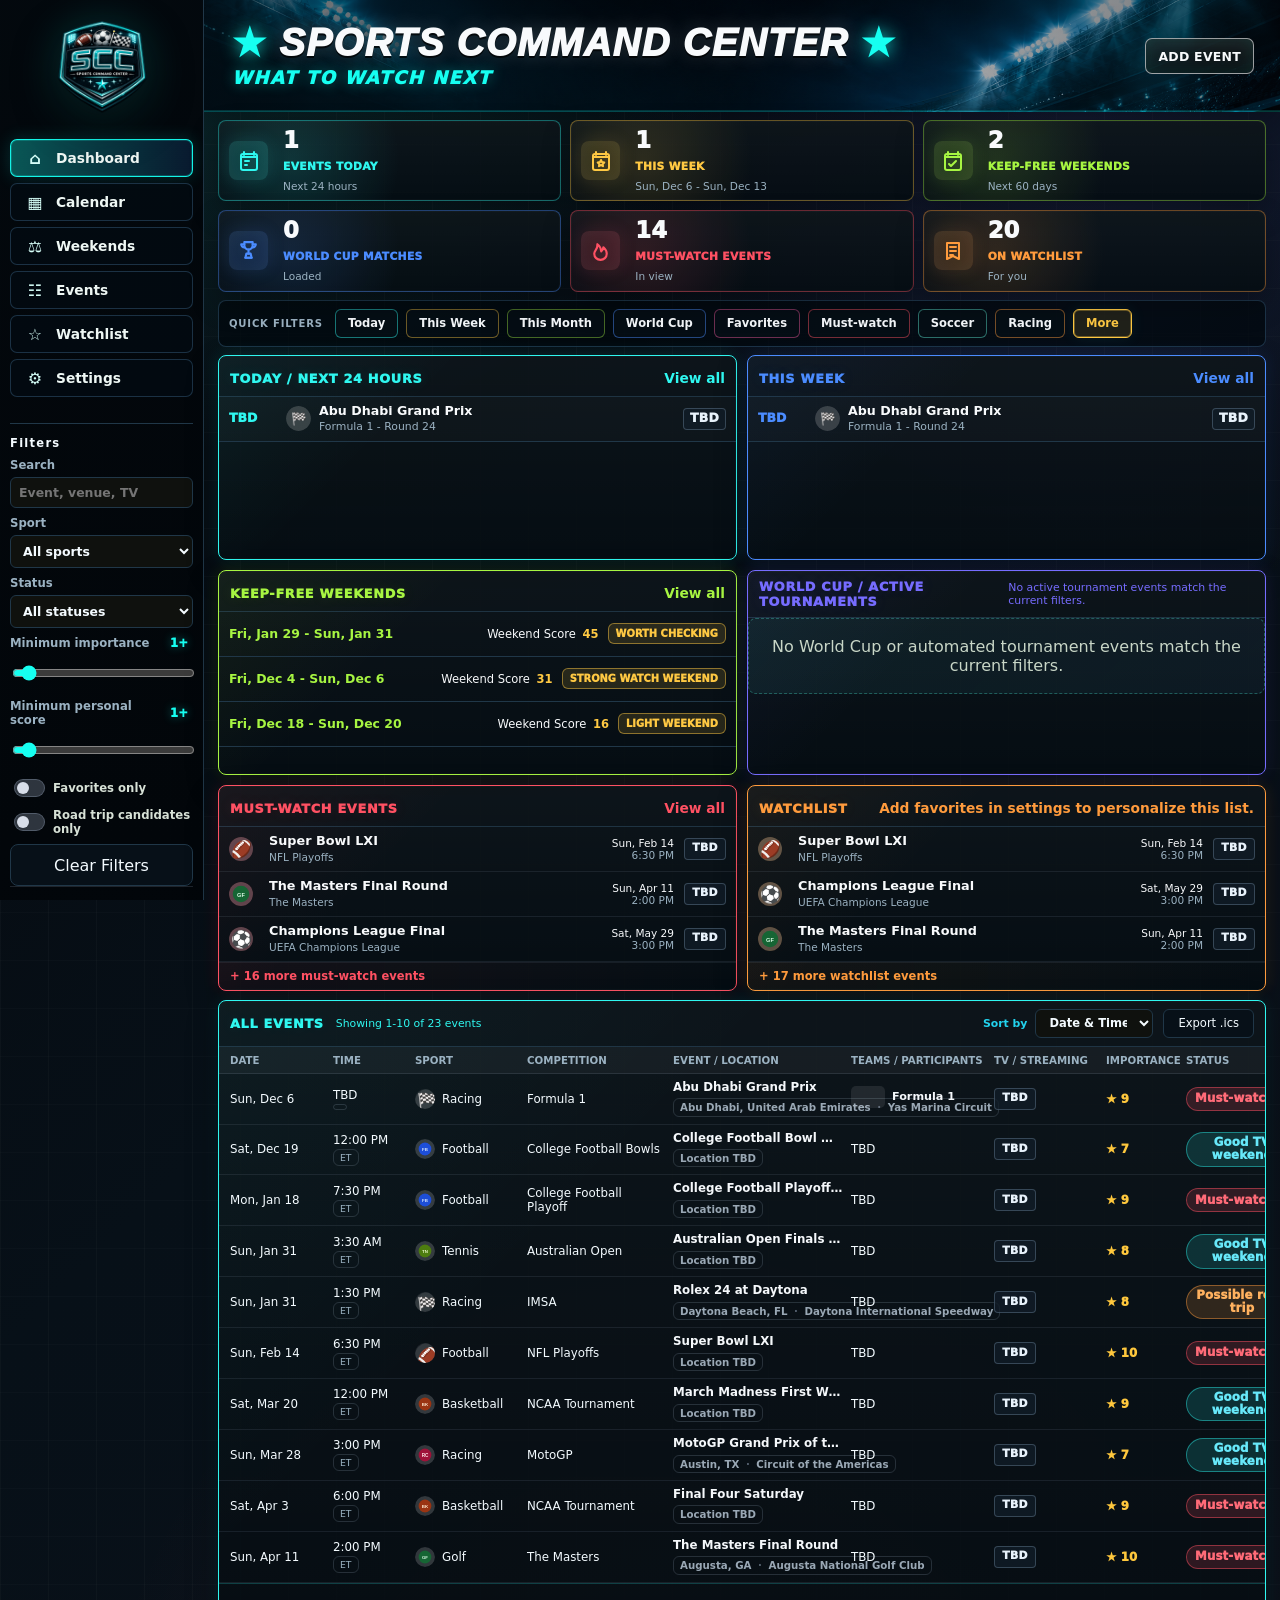
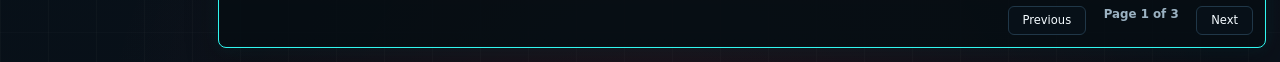
==== commit e193bec9: "Add dashboard event drilldowns" ====
--- a/index.html
+++ b/index.html
@@ -210,7 +210,7 @@
               <article class="panel highlight-panel today-panel">
                 <div class="panel-heading">
                   <h3>Today / Next 24 Hours</h3>
-                  <p>View all</p>
+                  <button class="panel-link" type="button" data-events-drilldown="today">View all</button>
                 </div>
                 <div id="todayEventList" class="compact-list"></div>
               </article>
@@ -218,7 +218,7 @@
               <article class="panel week-panel">
                 <div class="panel-heading">
                   <h3>This Week</h3>
-                  <p>View all</p>
+                  <button class="panel-link" type="button" data-events-drilldown="week">View all</button>
                 </div>
                 <div id="thisWeekList" class="compact-list"></div>
               </article>
@@ -234,6 +234,7 @@
               <article class="panel mustwatch-panel">
                 <div class="panel-heading">
                   <h3>Must-Watch Events</h3>
+                  <button class="panel-link" type="button" data-events-drilldown="must-watch">View all</button>
                 </div>
                 <div id="mustWatchList" class="compact-list"></div>
               </article>
@@ -241,6 +242,7 @@
               <article class="panel keepfree-panel">
                 <div class="panel-heading">
                   <h3>Keep-Free Weekends</h3>
+                  <button class="panel-link" type="button" data-weekends-drilldown="keep-free">View all</button>
                 </div>
                 <div id="bestWeekendList" class="weekend-score-list"></div>
               </article>
@@ -248,7 +250,7 @@
               <article class="panel watchlist-panel">
                 <div class="panel-heading">
                   <h3>Watchlist</h3>
-                  <p id="watchlistSummary">View all</p>
+                  <button id="watchlistSummary" class="panel-link" type="button" data-events-drilldown="watchlist">View all</button>
                 </div>
                 <div id="personalWatchList" class="compact-list"></div>
               </article>
--- a/styles.css
+++ b/styles.css
@@ -516,6 +516,39 @@
   font-size: 0.86rem;
 }
 
+.panel-link {
+  border: 0;
+  background: transparent;
+  color: var(--muted);
+  cursor: pointer;
+  font: inherit;
+  font-size: 0.86rem;
+  font-weight: 850;
+  margin: 4px 0 0;
+  padding: 2px 0;
+  text-align: right;
+}
+
+.panel-link:hover,
+.panel-link:focus-visible,
+.more-row[data-events-drilldown]:hover,
+.more-row[data-events-drilldown]:focus-visible,
+.more-row[data-weekends-drilldown]:hover,
+.more-row[data-weekends-drilldown]:focus-visible,
+.link-button[data-events-drilldown]:hover,
+.link-button[data-events-drilldown]:focus-visible {
+  color: var(--brand-cyan);
+  text-decoration: underline;
+}
+
+.panel-link:focus-visible,
+.more-row[data-events-drilldown]:focus-visible,
+.more-row[data-weekends-drilldown]:focus-visible,
+.link-button[data-events-drilldown]:focus-visible {
+  outline: 2px solid var(--brand-cyan);
+  outline-offset: 2px;
+}
+
 .event-list,
 .compact-list,
 .sport-summary,
@@ -3416,6 +3449,7 @@
 }
 
 .panel-heading p,
+.panel-link,
 .more-row,
 .link-button {
   color: var(--section-accent, var(--brand-cyan));
@@ -5204,3 +5238,127 @@
     justify-content: center;
   }
 }
+
+/* Version 0.21.1: Dashboard All Events row clarity. */
+.event-title-cell {
+  display: grid;
+  gap: 2px;
+  min-width: 0;
+}
+
+.event-title-cell strong,
+.event-title-cell small {
+  display: block;
+  overflow: hidden;
+  text-overflow: ellipsis;
+  white-space: nowrap;
+}
+
+.event-title-cell strong {
+  color: var(--text-main, #f8fafc);
+  font-size: inherit;
+  font-weight: 850;
+  line-height: 1.15;
+}
+
+.event-title-cell small {
+  color: var(--text-muted, var(--muted));
+  font-size: 0.64rem;
+  font-weight: 700;
+  line-height: 1.2;
+}
+
+.location-separator {
+  color: rgba(148, 163, 184, 0.55);
+  margin: 0 3px;
+}
+
+.compact-participants,
+.participant-side {
+  display: inline-flex;
+  align-items: center;
+}
+
+.compact-participants {
+  gap: 6px;
+  max-width: 100%;
+  min-width: 0;
+  color: var(--text-main, #f8fafc);
+  white-space: nowrap;
+}
+
+.compact-participants b {
+  color: var(--text-muted, var(--muted));
+  font-size: 0.58rem;
+  font-weight: 950;
+  letter-spacing: 0.04em;
+  text-transform: uppercase;
+}
+
+.participant-side {
+  gap: 4px;
+  min-width: 0;
+}
+
+.participant-side small {
+  display: inline;
+  margin: 0;
+  color: var(--text-main, #f8fafc);
+  font-size: 0.66rem;
+  font-weight: 900;
+  line-height: 1;
+}
+
+.compact-participants .flag-logo-frame {
+  width: 22px;
+  height: 15px;
+}
+
+.compact-participants .sport-logo-frame {
+  width: 18px;
+  height: 18px;
+}
+
+.series-participant {
+  display: inline-flex;
+  align-items: center;
+  gap: 7px;
+  max-width: 100%;
+  min-width: 0;
+}
+
+.series-participant .logo-frame {
+  flex: 0 0 auto;
+}
+
+.series-participant .sport-logo-frame {
+  width: 34px;
+  height: 22px;
+  border-radius: 5px;
+}
+
+.series-participant .sport-logo {
+  border-radius: 5px;
+  padding: 0;
+}
+
+.series-participant .logo-fallback {
+  font-size: 0.58rem;
+}
+
+.series-participant span:last-child {
+  overflow: hidden;
+  color: var(--text-main, #f8fafc);
+  font-size: 0.7rem;
+  font-weight: 850;
+  line-height: 1.1;
+  text-overflow: ellipsis;
+  white-space: nowrap;
+}
+
+body[data-theme="light"] .event-title-cell strong,
+body[data-theme="light"] .compact-participants,
+body[data-theme="light"] .participant-side small,
+body[data-theme="light"] .series-participant span:last-child {
+  color: var(--text-main, #17202a);
+}
